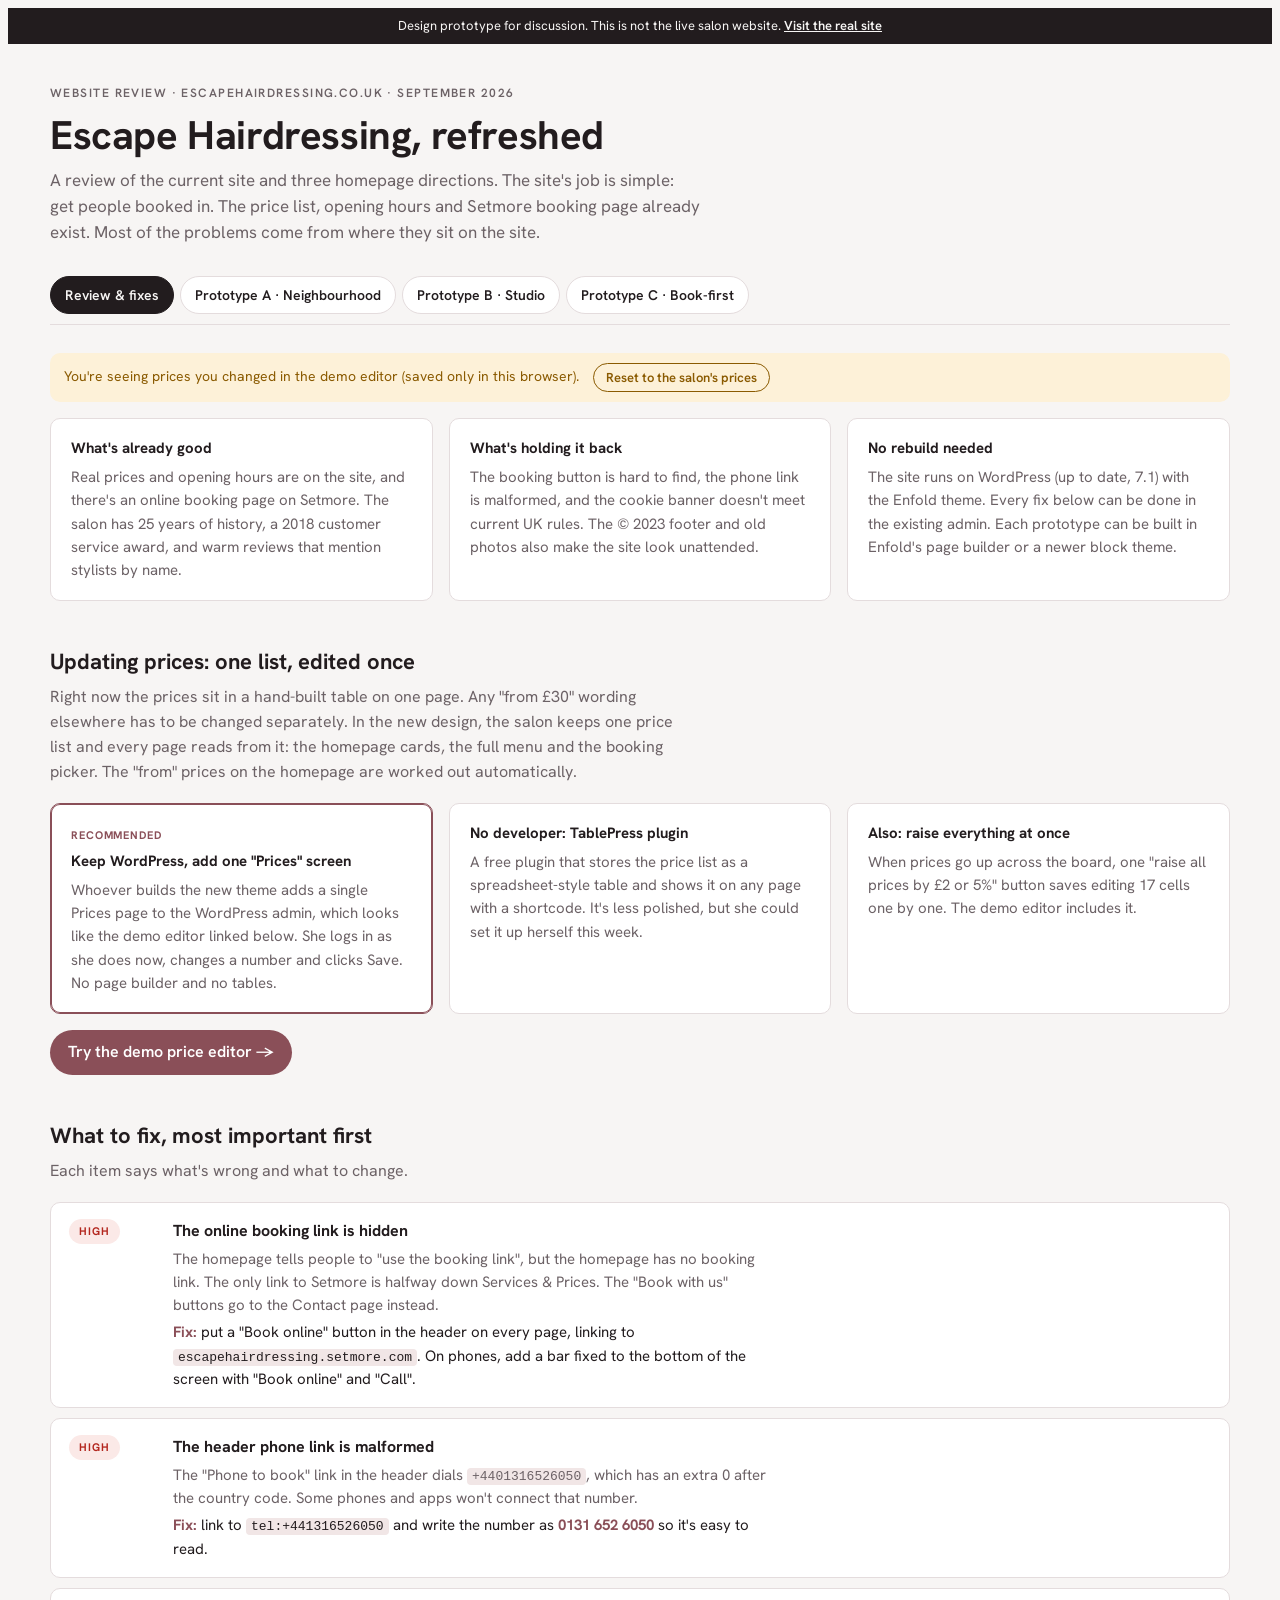
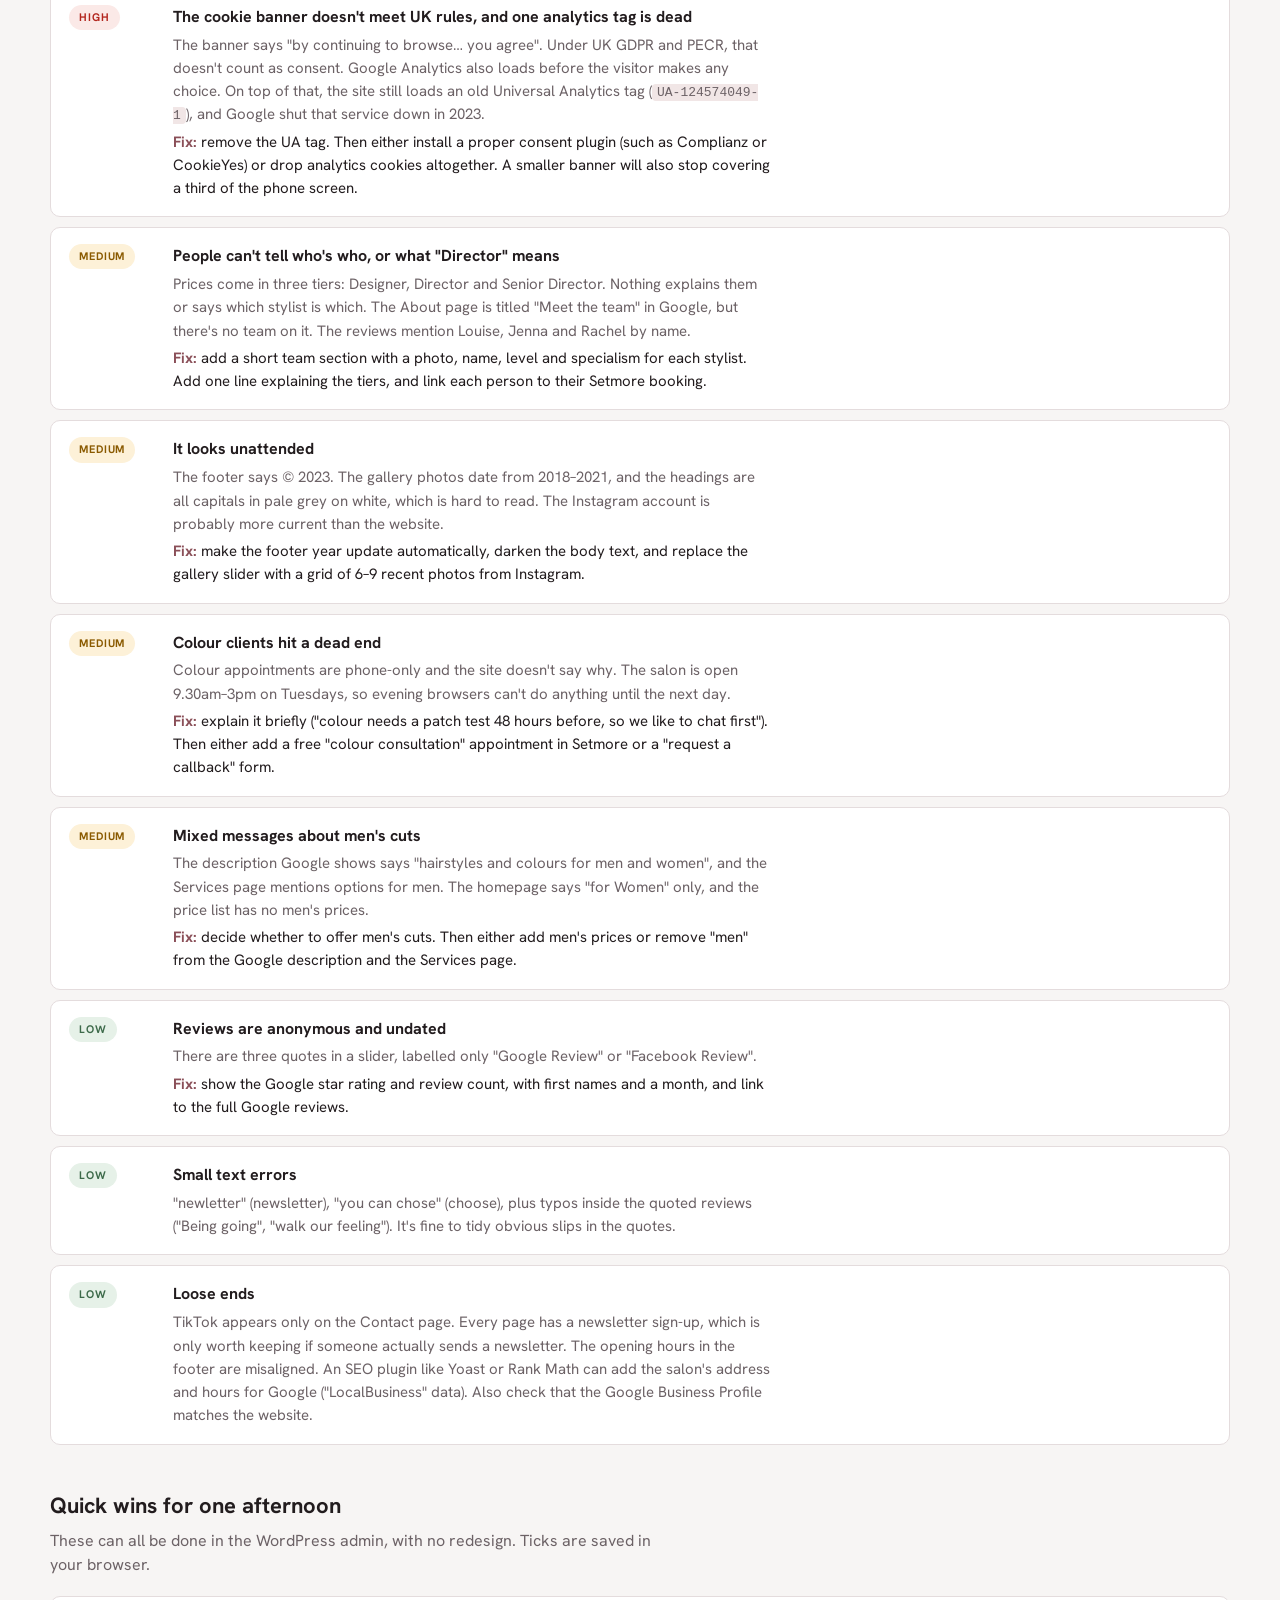
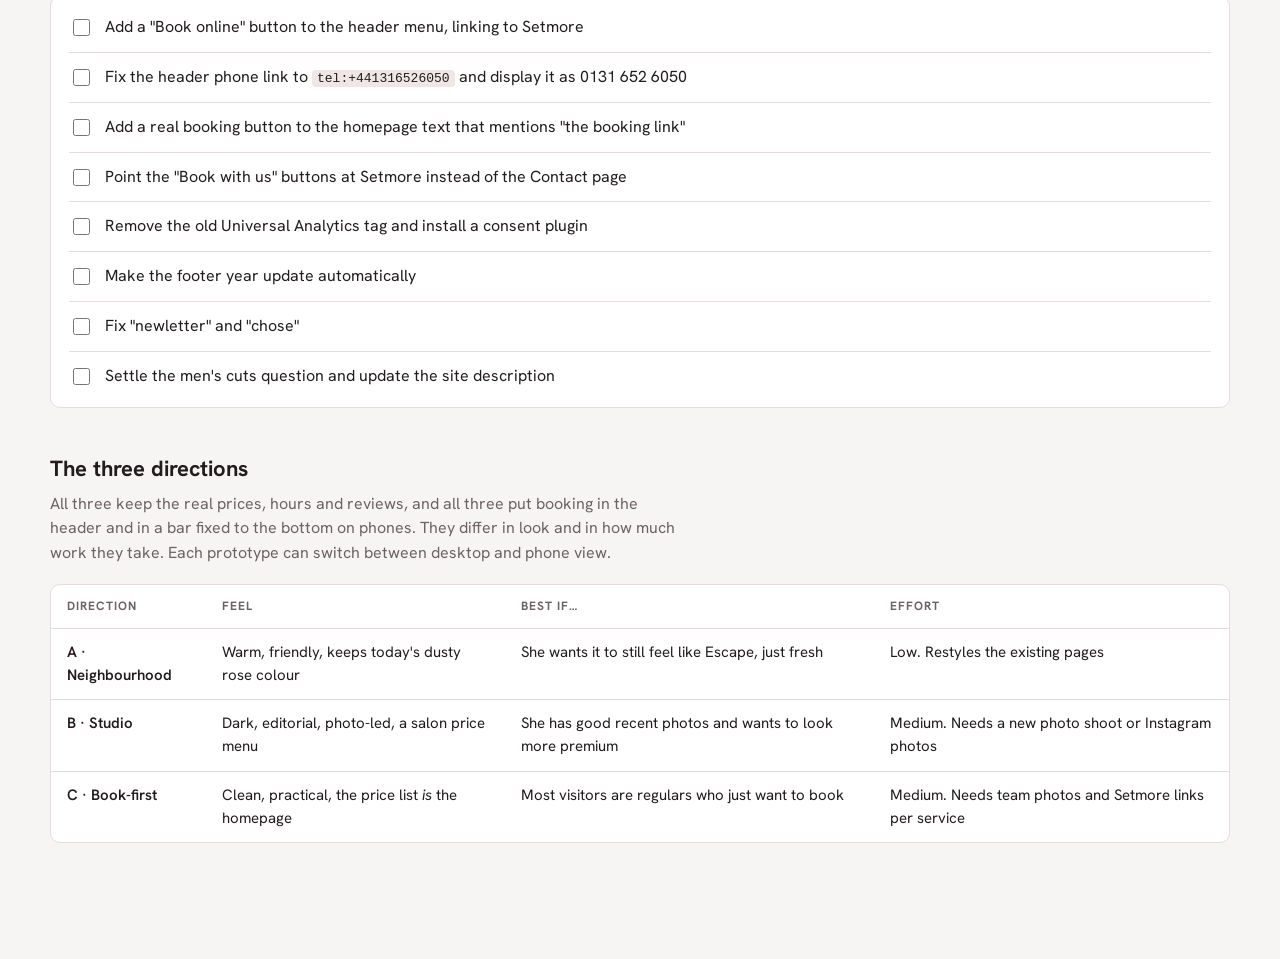
==== index.html @ 4ac32d1d "Add Escape Hairdressing website refresh prototypes Review of the current site, three homepage direct" ====
<!doctype html>
<html lang="en-GB">
<head>
<meta charset="utf-8">
<meta name="viewport" content="width=device-width, initial-scale=1, viewport-fit=cover">
<meta name="robots" content="noindex">
<title>Escape Hairdressing Refresh</title>
<script src="prices.js"></script>
<link rel="preconnect" href="https://fonts.googleapis.com">
<link rel="preconnect" href="https://fonts.gstatic.com" crossorigin>
<link rel="stylesheet" href="https://fonts.googleapis.com/css2?family=Hanken+Grotesk:wght@400;500;600;700&family=DM+Serif+Display:ital@0;1&family=Figtree:wght@400;500;600;700&family=Bodoni+Moda:ital,opsz,wght@0,6..96,400;0,6..96,600;1,6..96,400;1,6..96,500&family=Manrope:wght@400;500;600;700&family=Sora:wght@400;600;700&family=Karla:wght@400;500;700&display=swap">
<style>
:root{
  --bg:#f7f5f4; --surface:#ffffff; --ink:#221c1e; --muted:#6c6266; --line:#e4dcdd;
  --accent:#8a4f58; --accent-ink:#ffffff; --soft:#f1e6e6;
  --hi:#b3261e; --hi-bg:#fbe9e7; --md:#8a5a00; --md-bg:#fdf1d8; --lo:#3d6a4a; --lo-bg:#e6f1e8;
  --f-ui:"Hanken Grotesk", system-ui, -apple-system, "Segoe UI", sans-serif;
}
@media (prefers-color-scheme: dark){
  :root:not([data-theme="light"]){
    color-scheme:dark;
    --bg:#171314; --surface:#211b1d; --ink:#f1eaeb; --muted:#b0a3a7; --line:#3a3033;
    --accent:#d7959d; --accent-ink:#1b1214; --soft:#2d2225;
    --hi:#ff9d92; --hi-bg:#3a1f1c; --md:#f0c36a; --md-bg:#35290f; --lo:#93cfa3; --lo-bg:#1c2e21;
  }
}
:root[data-theme="dark"]{
  color-scheme:dark;
  --bg:#171314; --surface:#211b1d; --ink:#f1eaeb; --muted:#b0a3a7; --line:#3a3033;
  --accent:#d7959d; --accent-ink:#1b1214; --soft:#2d2225;
  --hi:#ff9d92; --hi-bg:#3a1f1c; --md:#f0c36a; --md-bg:#35290f; --lo:#93cfa3; --lo-bg:#1c2e21;
}
*{box-sizing:border-box}
body{background:var(--bg);color:var(--ink);font:16px/1.55 var(--f-ui);padding-inline:16px;padding-block:0 64px}
.wrap{max-width:1180px;margin-inline:auto}
a{color:var(--accent)}
:focus-visible{outline:2px solid var(--accent);outline-offset:2px}

/* ---------- shell ---------- */
.intro{padding-block:40px 20px;display:grid;gap:10px}
.eyebrow{font-size:12px;letter-spacing:.12em;text-transform:uppercase;color:var(--muted);font-weight:600}
.intro h1{font-size:clamp(28px,4vw,40px);line-height:1.1;margin:0;text-wrap:balance;letter-spacing:-.01em}
.intro p{margin:0;max-width:65ch;color:var(--muted);font-size:17px}
.tabs{position:sticky;top:env(safe-area-inset-top,0px);z-index:20;background:var(--bg);display:flex;gap:6px;overflow-x:auto;padding-block:10px;border-bottom:1px solid var(--line);margin-bottom:28px}
.tabs button{font:600 14px var(--f-ui);border:1px solid var(--line);background:var(--surface);color:var(--ink);padding:9px 14px;border-radius:999px;cursor:pointer;white-space:nowrap}
.tabs button[aria-selected="true"]{background:var(--ink);color:var(--bg);border-color:var(--ink)}
.panel h2{font-size:22px;margin:0 0 6px;text-wrap:balance}
.panel .sub{color:var(--muted);margin:0 0 18px;max-width:70ch}
.section{margin-bottom:44px}

.verdict{display:grid;grid-template-columns:repeat(auto-fit,minmax(260px,1fr));gap:16px;margin-bottom:44px}
.verdict div{background:var(--surface);border:1px solid var(--line);border-radius:10px;padding:18px 20px}
.verdict h3{margin:0 0 6px;font-size:15px}
.verdict p{margin:0;color:var(--muted);font-size:15px}

.findings{display:grid;gap:10px}
.finding{background:var(--surface);border:1px solid var(--line);border-radius:10px;padding:16px 18px;display:grid;grid-template-columns:88px 1fr;gap:6px 16px}
.pill{font-size:11px;font-weight:700;letter-spacing:.08em;text-transform:uppercase;border-radius:999px;padding:4px 10px;justify-self:start;align-self:start}
.pill.hi{color:var(--hi);background:var(--hi-bg)} .pill.md{color:var(--md);background:var(--md-bg)} .pill.lo{color:var(--lo);background:var(--lo-bg)}
.finding h3{margin:0;font-size:16px}
.finding p{margin:4px 0 0;color:var(--muted);font-size:15px;max-width:75ch}
.finding .fix{color:var(--ink)}
.finding .fix b{color:var(--accent)}
.finding > div{min-width:0}
code{font:13px ui-monospace,Consolas,monospace;background:var(--soft);padding:1px 5px;border-radius:4px;overflow-wrap:anywhere}

.checklist{background:var(--surface);border:1px solid var(--line);border-radius:10px;padding:6px 18px}
.checklist label{display:flex;gap:12px;align-items:flex-start;padding:12px 0;border-bottom:1px solid var(--line);cursor:pointer}
.checklist label:last-child{border-bottom:0}
.checklist input{margin-top:4px;accent-color:var(--accent);width:17px;height:17px;flex:none}
.checklist input:checked + span{color:var(--muted);text-decoration:line-through}

.compare{overflow-x:auto;border:1px solid var(--line);border-radius:10px;background:var(--surface)}
.compare table{border-collapse:collapse;width:100%;min-width:620px;font-size:15px}
.compare th,.compare td{text-align:left;padding:12px 16px;border-bottom:1px solid var(--line);vertical-align:top}
.compare tr:last-child td{border-bottom:0}
.compare th{font-size:12px;text-transform:uppercase;letter-spacing:.08em;color:var(--muted)}
.compare td:first-child{font-weight:600}

.protohead{display:flex;flex-wrap:wrap;justify-content:space-between;align-items:end;gap:14px;margin-bottom:14px}
.protohead p{margin:4px 0 0;color:var(--muted);max-width:70ch}
.seg{display:inline-flex;border:1px solid var(--line);border-radius:999px;overflow:hidden;background:var(--surface)}
.seg button{font:600 13px var(--f-ui);border:0;background:transparent;color:var(--ink);padding:8px 14px;cursor:pointer}
.seg button[aria-pressed="true"]{background:var(--ink);color:var(--bg)}
.chrome{border:1px solid var(--line);border-radius:12px;overflow:hidden;background:var(--surface);margin-inline:auto;transition:max-width .25s ease}
.chrome.phone{max-width:390px}
.chrome .bar{display:flex;gap:6px;align-items:center;padding:9px 12px;border-bottom:1px solid var(--line);font-size:12px;color:var(--muted)}
.chrome .bar i{width:10px;height:10px;border-radius:50%;background:var(--line);display:block}
.chrome .bar span{margin-left:8px;background:var(--bg);padding:3px 10px;border-radius:6px;flex:1;min-width:0;overflow:hidden;text-overflow:ellipsis;white-space:nowrap}
.frame{container-type:inline-size;color-scheme:light}
.notes{margin-top:14px;display:grid;grid-template-columns:repeat(auto-fit,minmax(240px,1fr));gap:12px}
.notes div{border-left:3px solid var(--accent);padding:2px 0 2px 12px;font-size:14px;color:var(--muted)}
.notes b{color:var(--ink);display:block;font-size:14px}
@media (prefers-reduced-motion: reduce){ .chrome{transition:none} }

/* ---------- shared photo placeholder ---------- */
.ph{position:relative;border-radius:inherit;overflow:hidden;min-height:160px;display:flex;align-items:flex-end}
.ph::after{content:attr(data-label);font:500 11px/1.3 var(--f-ui);letter-spacing:.04em;color:#fff;background:rgba(0,0,0,.35);padding:4px 8px;margin:10px;border-radius:4px}
.ph.blonde{background:linear-gradient(165deg,#4a3022 0%,#8d6443 35%,#d7b37e 70%,#f1dfbd 100%)}
.ph.copper{background:linear-gradient(165deg,#3c1609 0%,#8f3718 40%,#d06e36 75%,#eca36a 100%)}
.ph.silver{background:linear-gradient(165deg,#3f4248 0%,#8b8e96 45%,#cfd1d6 80%,#eeeef1 100%)}
.ph.brunette{background:linear-gradient(165deg,#1d120e 0%,#43291e 40%,#7b5139 80%,#a7765a 100%)}
.ph.rose{background:linear-gradient(165deg,#5b2f3a 0%,#a15c6c 45%,#dca0ab 80%,#f3d4d8 100%)}
.ph.up{background:radial-gradient(circle at 50% 38%,#c9a77a 0 18%,transparent 19%),linear-gradient(165deg,#2c1f1a,#6b4a38 60%,#b78c68)}

/* =====================================================
   PROTOTYPE A — Neighbourhood salon
   ===================================================== */
.pa{--a-bg:#fbf7f5;--a-ink:#2b2224;--a-muted:#6f6165;--a-rose:#9b6468;--a-blush:#f3e4e1;--a-sage:#61705d;
  background:var(--a-bg);color:var(--a-ink);font:16px/1.6 "Figtree",system-ui,sans-serif}
.pa a{color:inherit}
.pa .nav{display:flex;align-items:center;justify-content:space-between;gap:16px;padding:18px 32px;border-bottom:1px solid #eadcd9}
.pa .logo{font:400 26px/1 "DM Serif Display",Georgia,serif;letter-spacing:-.01em;color:var(--a-ink);text-decoration:none}
.pa .logo em{color:var(--a-rose)}
.pa .links{display:flex;gap:22px;font-size:14px;font-weight:500}
.pa .links a{text-decoration:none;color:var(--a-muted)}
.pa .btn{display:inline-flex;align-items:center;justify-content:center;gap:8px;font:600 15px "Figtree",sans-serif;padding:12px 20px;border-radius:999px;text-decoration:none;border:1.5px solid var(--a-rose);white-space:nowrap}
.pa .btn.solid{background:var(--a-rose);color:#fff}
.pa .btn.ghost{color:var(--a-rose);background:transparent}
.pa .hero{display:grid;grid-template-columns:1.1fr .9fr;gap:40px;align-items:center;padding:56px 32px 44px}
.pa .hero h1{font:400 clamp(38px,5.2cqi,58px)/1.05 "DM Serif Display",Georgia,serif;margin:0 0 16px;letter-spacing:-.015em;text-wrap:balance}
.pa .hero h1 em{color:var(--a-rose)}
.pa .hero p{font-size:18px;color:var(--a-muted);margin:0 0 24px;max-width:46ch}
.pa .ctas{display:flex;flex-wrap:wrap;gap:10px}
.pa .award{margin-top:22px;font-size:13px;color:var(--a-muted);display:flex;gap:8px;align-items:center}
.pa .award::before{content:"";width:22px;height:1.5px;background:var(--a-rose)}
.pa .hero .ph{border-radius:200px 200px 16px 16px;min-height:420px}
.pa .strip{display:flex;flex-wrap:wrap;gap:8px 28px;justify-content:center;background:var(--a-blush);padding:14px 32px;font-size:14px;font-weight:500}
.pa .dot{display:inline-block;width:8px;height:8px;border-radius:50%;margin-right:6px;background:var(--a-sage);vertical-align:1px}
.pa .dot.closed{background:#b0656a}
.pa section{padding:56px 32px}
.pa h2{font:400 34px/1.1 "DM Serif Display",Georgia,serif;margin:0 0 8px;text-wrap:balance}
.pa .lead{color:var(--a-muted);margin:0 0 28px;max-width:60ch}
.pa .svc{display:grid;grid-template-columns:repeat(3,1fr);gap:18px}
.pa .svc article{background:#fff;border:1px solid #eadcd9;border-radius:16px;overflow:hidden;display:flex;flex-direction:column}
.pa .svc .ph{min-height:150px;border-radius:0}
.pa .svc .body{padding:18px 20px 20px;display:flex;flex-direction:column;gap:6px;flex:1}
.pa .svc h3{margin:0;font-size:18px}
.pa .svc .from{font-size:14px;color:var(--a-muted)}
.pa .svc .from b{font:400 24px "DM Serif Display",serif;color:var(--a-ink)}
.pa .svc .how{margin-top:auto;padding-top:10px;font-size:14px;font-weight:600;color:var(--a-rose)}
.pa .more{margin-top:18px;font-size:15px;font-weight:600}
.pa .reviews{background:#fff;border-block:1px solid #eadcd9}
.pa .quotes{display:grid;grid-template-columns:repeat(3,1fr);gap:24px}
.pa blockquote{margin:0;font-size:16px}
.pa blockquote p{margin:0 0 10px}
.pa blockquote p::before{content:"\201C";font:400 44px/0 "DM Serif Display",serif;color:var(--a-rose);vertical-align:-16px;margin-right:4px}
.pa cite{font-style:normal;font-size:13px;color:var(--a-muted)}
.pa .stars{color:#c08a2e;letter-spacing:2px;font-size:14px}
.pa .visit{display:grid;grid-template-columns:1fr 1fr;gap:40px}
.pa .hours{width:100%;border-collapse:collapse;font-size:15px;font-variant-numeric:tabular-nums}
.pa .hours td{padding:9px 0;border-bottom:1px solid #eadcd9}
.pa .hours td:last-child{text-align:right}
.pa .hours tr.today td{font-weight:700;color:var(--a-rose)}
.pa address{font-style:normal;font-size:17px;line-height:1.7;margin-bottom:18px}
.pa footer{padding:28px 32px;font-size:13px;color:var(--a-muted);border-top:1px solid #eadcd9;display:flex;flex-wrap:wrap;gap:8px 20px;justify-content:space-between}
.pa .mbar{display:none}
.pa .burger{display:none;font:600 14px "Figtree",sans-serif;color:var(--a-ink)}
@container (max-width: 760px){
  .pa .nav{padding:14px 18px}
  .pa .links{display:none}
  .pa .nav .btn{display:none}
  .pa .burger{display:block}
  .pa .hero{grid-template-columns:1fr;padding:32px 18px;gap:24px}
  .pa .hero .ph{min-height:260px;order:-1;border-radius:140px 140px 14px 14px}
  .pa .hero h1{font-size:38px}
  .pa .ctas .btn{flex:1}
  .pa section{padding:40px 18px}
  .pa .svc,.pa .quotes,.pa .visit{grid-template-columns:1fr}
  .pa .strip{padding:12px 18px;justify-content:flex-start}
  .pa .mbar{display:grid;grid-template-columns:1fr 1fr;gap:8px;position:sticky;bottom:0;padding:10px 12px calc(10px + env(safe-area-inset-bottom,0px));background:rgba(251,247,245,.96);border-top:1px solid #eadcd9;z-index:2}
  .pa .mbar .btn{padding:12px 10px}
  .pa footer{padding:24px 18px}
}

/* =====================================================
   PROTOTYPE B — Studio (dark editorial)
   ===================================================== */
.pb{--b-bg:#1f141b;--b-ink:#f4e9df;--b-muted:#b9a79f;--b-cham:#e7d3bb;--b-rose:#d59a98;--b-line:rgba(244,233,223,.16);
  background:var(--b-bg);color:var(--b-ink);font:16px/1.6 "Manrope",system-ui,sans-serif}
.pb a{color:inherit}
.pb .nav{display:flex;justify-content:space-between;align-items:center;gap:16px;padding:22px 36px}
.pb .logo{font:italic 400 24px/1 "Bodoni Moda",Didot,Georgia,serif;text-decoration:none}
.pb .links{display:flex;gap:26px;font-size:13px;letter-spacing:.08em;text-transform:uppercase}
.pb .links a{text-decoration:none;color:var(--b-muted)}
.pb .book{font:700 13px "Manrope",sans-serif;letter-spacing:.1em;text-transform:uppercase;text-decoration:none;background:var(--b-cham);color:var(--b-bg);padding:12px 20px;border-radius:2px;white-space:nowrap;display:inline-block;text-align:center}
.pb .book.line{background:transparent;color:var(--b-cham);border:1px solid var(--b-cham)}
.pb .hero{padding:48px 36px 36px;display:grid;grid-template-columns:1.25fr .75fr;gap:32px;align-items:end}
.pb .hero h1{font:400 clamp(44px,8cqi,104px)/.95 "Bodoni Moda",Didot,Georgia,serif;margin:0;letter-spacing:-.02em;text-wrap:balance}
.pb .hero h1 em{font-style:italic;color:var(--b-rose)}
.pb .hero aside{display:grid;gap:18px;padding-bottom:10px}
.pb .hero aside p{margin:0;color:var(--b-muted);font-size:16px}
.pb .hero aside .row{display:flex;flex-wrap:wrap;gap:10px}
.pb .mosaic{display:grid;grid-template-columns:2fr 1fr 1fr;grid-template-rows:220px 220px;gap:8px;padding:0 36px}
.pb .mosaic .ph{border-radius:2px;min-height:0}
.pb .mosaic .ph:first-child{grid-row:span 2}
.pb .ig{padding:12px 36px 0;font-size:13px;color:var(--b-muted);display:flex;justify-content:space-between;flex-wrap:wrap;gap:8px}
.pb section{padding:72px 36px}
.pb .kicker{font-size:12px;letter-spacing:.18em;text-transform:uppercase;color:var(--b-rose);margin:0 0 12px}
.pb h2{font:400 44px/1 "Bodoni Moda",Didot,serif;margin:0 0 28px;text-wrap:balance}
.pb .menu{display:grid;grid-template-columns:repeat(3,1fr);gap:40px}
.pb .menu h3{font:italic 400 22px "Bodoni Moda",serif;margin:0 0 12px;color:var(--b-cham);border-bottom:1px solid var(--b-line);padding-bottom:10px}
.pb .menu ul{list-style:none;margin:0;padding:0;display:grid;gap:10px;font-size:15px}
.pb .menu li{display:flex;align-items:baseline;gap:8px}
.pb .menu li::after{content:"";order:1;flex:1;border-bottom:1px dotted var(--b-line);transform:translateY(-4px)}
.pb .menu li b{order:2;font-weight:600;font-variant-numeric:tabular-nums;color:var(--b-cham)}
.pb .menu small{display:block;margin-top:12px;color:var(--b-muted);font-size:13px}
.pb .tiers{margin-top:32px;font-size:14px;color:var(--b-muted);max-width:70ch}
.pb .big{border-block:1px solid var(--b-line);text-align:center}
.pb .big p{font:italic 400 clamp(24px,3.4cqi,38px)/1.3 "Bodoni Moda",serif;max-width:28ch;margin:0 auto 18px;text-wrap:balance}
.pb .big cite{font-style:normal;font-size:13px;letter-spacing:.12em;text-transform:uppercase;color:var(--b-muted)}
.pb .end{display:grid;grid-template-columns:1fr 1fr;gap:40px;align-items:start}
.pb .end h2{margin-bottom:16px}
.pb .end p{color:var(--b-muted);margin:0 0 22px;max-width:44ch}
.pb .end dl{display:grid;grid-template-columns:auto 1fr;gap:8px 24px;margin:0;font-size:15px;font-variant-numeric:tabular-nums}
.pb .end dt{color:var(--b-muted)}
.pb .end dd{margin:0}
.pb footer{padding:24px 36px;font-size:12px;color:var(--b-muted);border-top:1px solid var(--b-line);letter-spacing:.04em}
.pb .mbar{display:none}
.pb .burger{display:none;font-size:12px;letter-spacing:.12em;text-transform:uppercase}
@container (max-width: 760px){
  .pb .nav{padding:16px 18px}
  .pb .links,.pb .nav .book{display:none}
  .pb .burger{display:block}
  .pb .hero{grid-template-columns:1fr;padding:24px 18px 28px}
  .pb .hero h1{font-size:50px}
  .pb .mosaic{padding:0 18px;grid-template-columns:1fr 1fr;grid-template-rows:260px 150px}
  .pb .mosaic .ph:first-child{grid-column:span 2;grid-row:auto}
  .pb .mosaic .ph:nth-child(n+4){display:none}
  .pb .ig{padding:10px 18px 0}
  .pb section{padding:52px 18px}
  .pb h2{font-size:36px}
  .pb .menu,.pb .end{grid-template-columns:1fr;gap:32px}
  .pb .mbar{display:grid;grid-template-columns:1fr 1fr;gap:8px;position:sticky;bottom:0;padding:10px 12px calc(10px + env(safe-area-inset-bottom,0px));background:rgba(31,20,27,.96);border-top:1px solid var(--b-line);z-index:2}
  .pb footer{padding:20px 18px}
}

/* =====================================================
   PROTOTYPE C — Book-first
   ===================================================== */
.pc{--c-bg:#faf7f6;--c-ink:#1e1b1d;--c-muted:#6a6266;--c-berry:#8c2f4f;--c-berry-soft:#f5e3e9;--c-line:#e7e0e2;--c-ok:#2f7a4f;
  background:var(--c-bg);color:var(--c-ink);font:16px/1.55 "Karla",system-ui,sans-serif}
.pc a{color:inherit}
.pc .nav{display:flex;justify-content:space-between;align-items:center;gap:16px;padding:14px 28px;background:#fff;border-bottom:1px solid var(--c-line)}
.pc .logo{font:700 19px "Sora",sans-serif;letter-spacing:-.02em;text-decoration:none}
.pc .logo span{color:var(--c-berry)}
.pc .navr{display:flex;align-items:center;gap:18px;font-size:15px}
.pc .navr a{text-decoration:none}
.pc .open{font-size:14px;font-weight:700;display:inline-flex;align-items:center;gap:6px}
.pc .open i{width:8px;height:8px;border-radius:50%;background:var(--c-ok);display:block}
.pc .open.shut i{background:#b54a4a}
.pc .btn{display:inline-flex;align-items:center;justify-content:center;font:600 15px "Sora",sans-serif;padding:11px 18px;border-radius:10px;background:var(--c-berry);color:#fff;text-decoration:none;border:0;white-space:nowrap;cursor:pointer}
.pc .btn.alt{background:#fff;color:var(--c-berry);border:1.5px solid var(--c-berry)}
.pc .top{display:grid;grid-template-columns:.8fr 1.2fr;gap:36px;padding:44px 28px}
.pc .top h1{font:700 clamp(32px,4.2cqi,46px)/1.08 "Sora",sans-serif;letter-spacing:-.03em;margin:0 0 14px;text-wrap:balance}
.pc .top .intro-p{color:var(--c-muted);margin:0 0 20px;max-width:42ch;font-size:17px}
.pc .facts{list-style:none;padding:0;margin:0 0 22px;display:grid;gap:8px;font-size:15px}
.pc .facts li{display:flex;gap:10px}
.pc .facts li::before{content:"";flex:none;width:6px;height:6px;border-radius:50%;background:var(--c-berry);margin-top:9px}
.pc .picker{background:#fff;border:1px solid var(--c-line);border-radius:16px;padding:20px;box-shadow:0 10px 30px -18px rgba(60,20,35,.35)}
.pc .picker h2{font:700 18px "Sora",sans-serif;margin:0 0 14px}
.pc .ptabs{display:flex;gap:6px;margin-bottom:12px;flex-wrap:wrap}
.pc .ptabs button{font:600 14px "Karla",sans-serif;border:1px solid var(--c-line);background:var(--c-bg);color:var(--c-ink);padding:8px 14px;border-radius:999px;cursor:pointer}
.pc .ptabs button[aria-selected="true"]{background:var(--c-ink);color:#fff;border-color:var(--c-ink)}
.pc .lvl{display:flex;flex-wrap:wrap;align-items:center;gap:8px;margin-bottom:6px;font-size:14px;color:var(--c-muted)}
.pc .lvl .segc{display:inline-flex;border:1px solid var(--c-line);border-radius:10px;overflow:hidden}
.pc .lvl .segc button{font:600 13px "Karla",sans-serif;border:0;background:#fff;color:var(--c-ink);padding:7px 11px;cursor:pointer;border-right:1px solid var(--c-line)}
.pc .lvl .segc button:last-child{border-right:0}
.pc .lvl .segc button[aria-pressed="true"]{background:var(--c-berry-soft);color:var(--c-berry)}
.pc .lvlnote{font-size:13px;color:var(--c-muted);margin:0 0 8px}
.pc .list{list-style:none;margin:0;padding:0}
.pc .list li{display:grid;grid-template-columns:1fr auto auto;gap:14px;align-items:center;padding:11px 0;border-bottom:1px solid var(--c-line)}
.pc .list li:last-child{border-bottom:0}
.pc .list .nm{font-weight:500}
.pc .list .pr{font:600 15px "Sora",sans-serif;font-variant-numeric:tabular-nums;text-align:right;min-width:92px}
.pc .list .na{color:var(--c-muted);font-weight:400;font-family:"Karla",sans-serif}
.pc .list .act{font:700 13px "Karla",sans-serif;color:var(--c-berry);text-decoration:none;border:1.5px solid var(--c-berry);border-radius:8px;padding:6px 10px;white-space:nowrap;text-align:center;min-width:92px}
.pc .colournote{background:var(--c-berry-soft);color:var(--c-berry);border-radius:10px;padding:10px 12px;font-size:14px;margin:4px 0 10px}
.pc .team{padding:8px 28px 44px}
.pc .team h2,.pc .rev h2,.pc .find h2{font:700 24px "Sora",sans-serif;letter-spacing:-.02em;margin:0 0 6px}
.pc .team .sub{color:var(--c-muted);margin:0 0 18px}
.pc .people{display:grid;grid-template-columns:repeat(4,1fr);gap:14px}
.pc .people div{background:#fff;border:1px solid var(--c-line);border-radius:14px;overflow:hidden}
.pc .people .ph{min-height:150px;border-radius:0}
.pc .people p{margin:0;padding:10px 12px 12px;font-size:14px;color:var(--c-muted)}
.pc .people b{display:block;color:var(--c-ink);font-size:15px}
.pc .rev{padding:40px 28px;background:#fff;border-block:1px solid var(--c-line)}
.pc .revhead{display:flex;flex-wrap:wrap;justify-content:space-between;align-items:end;gap:10px;margin-bottom:18px}
.pc .score{font:700 15px "Sora",sans-serif}
.pc .score span{color:#c08a2e;letter-spacing:2px}
.pc .cards{display:grid;grid-template-columns:repeat(3,1fr);gap:14px}
.pc .cards figure{margin:0;border:1px solid var(--c-line);border-radius:14px;padding:16px;background:var(--c-bg);display:flex;flex-direction:column;gap:10px}
.pc .cards blockquote{margin:0;font-size:15px}
.pc .cards figcaption{font-size:13px;color:var(--c-muted);margin-top:auto}
.pc .find{padding:40px 28px;display:grid;grid-template-columns:1fr 1fr 1fr;gap:28px}
.pc .find h3{font:700 15px "Sora",sans-serif;margin:0 0 8px}
.pc .find p,.pc .find table{margin:0;font-size:15px;color:var(--c-muted)}
.pc .find table{border-collapse:collapse;font-variant-numeric:tabular-nums;width:100%}
.pc .find td{padding:3px 0}
.pc .find td:last-child{text-align:right}
.pc .find tr.today td{color:var(--c-berry);font-weight:700}
.pc footer{padding:20px 28px;font-size:13px;color:var(--c-muted);border-top:1px solid var(--c-line)}
.pc .mbar{display:none}
@container (max-width: 760px){
  .pc .nav{padding:12px 16px}
  .pc .navr .hide-s{display:none}
  .pc .top{grid-template-columns:1fr;padding:24px 16px;gap:22px}
  .pc .top h1{font-size:30px}
  .pc .picker{padding:16px}
  .pc .list li{grid-template-columns:1fr auto;gap:4px 10px}
  .pc .list .act{grid-column:2;grid-row:1 / span 2;align-self:center;min-width:0}
  .pc .list .pr{text-align:left;min-width:0;grid-column:1}
  .pc .team,.pc .rev,.pc .find{padding-inline:16px}
  .pc .people{grid-template-columns:1fr 1fr}
  .pc .cards,.pc .find{grid-template-columns:1fr}
  .pc .mbar{display:grid;grid-template-columns:1fr 1fr;gap:8px;position:sticky;bottom:0;padding:10px 12px calc(10px + env(safe-area-inset-bottom,0px));background:rgba(255,255,255,.97);border-top:1px solid var(--c-line);z-index:2}
  .pc footer{padding:18px 16px}
}
@media (max-width:560px){
  .finding{grid-template-columns:1fr}
}
.proto-banner{background:var(--ink);color:var(--bg);font-size:13px;text-align:center;padding:8px 16px;margin-inline:-16px}
.proto-banner a{color:inherit;font-weight:600}
.edited{display:flex;flex-wrap:wrap;gap:8px 14px;align-items:center;background:var(--md-bg);color:var(--md);border-radius:10px;padding:10px 14px;font-size:14px;margin-bottom:16px}
.edited button{font:600 13px var(--f-ui);border:1px solid currentColor;background:transparent;color:inherit;border-radius:999px;padding:5px 12px;cursor:pointer}
.howto{display:grid;grid-template-columns:repeat(auto-fit,minmax(250px,1fr));gap:16px}
.howto div{background:var(--surface);border:1px solid var(--line);border-radius:10px;padding:18px 20px}
.howto h3{margin:0 0 6px;font-size:15px}
.howto p{margin:0;color:var(--muted);font-size:15px}
.howto .rec{border-color:var(--accent);box-shadow:inset 0 0 0 1px var(--accent)}
.tag{display:inline-block;font-size:11px;font-weight:700;letter-spacing:.08em;text-transform:uppercase;color:var(--accent);margin-bottom:6px}
.btnlink{display:inline-block;margin-top:16px;font-weight:600;background:var(--accent);color:var(--accent-ink);text-decoration:none;padding:10px 18px;border-radius:999px}
</style>
</head>
<body>
<div class="proto-banner">Design prototype for discussion. This is not the live salon website. <a href="https://escapehairdressing.co.uk/">Visit the real site</a></div>

<div class="wrap">
  <header class="intro">
    <div class="eyebrow">Website review · escapehairdressing.co.uk · September 2026</div>
    <h1>Escape Hairdressing, refreshed</h1>
    <p>A review of the current site and three homepage directions. The site's job is simple: get people booked in. The price list, opening hours and Setmore booking page already exist. Most of the problems come from where they sit on the site.</p>
  </header>

  <nav class="tabs" role="tablist" aria-label="Sections">
    <button role="tab" id="t-review" aria-controls="review" aria-selected="true">Review &amp; fixes</button>
    <button role="tab" id="t-a" aria-controls="a" aria-selected="false">Prototype A · Neighbourhood</button>
    <button role="tab" id="t-b" aria-controls="b" aria-selected="false">Prototype B · Studio</button>
    <button role="tab" id="t-c" aria-controls="c" aria-selected="false">Prototype C · Book-first</button>
  </nav>

  <!-- ================= REVIEW ================= -->
  <div class="edited js-edited" hidden><span>You're seeing prices you changed in the demo editor (saved only in this browser).</span><button type="button" class="js-reset">Reset to the salon's prices</button></div>
  <section class="panel" id="review" role="tabpanel" aria-labelledby="t-review">
    <div class="verdict">
      <div><h3>What's already good</h3><p>Real prices and opening hours are on the site, and there's an online booking page on Setmore. The salon has 25 years of history, a 2018 customer service award, and warm reviews that mention stylists by name.</p></div>
      <div><h3>What's holding it back</h3><p>The booking button is hard to find, the phone link is malformed, and the cookie banner doesn't meet current UK rules. The © 2023 footer and old photos also make the site look unattended.</p></div>
      <div><h3>No rebuild needed</h3><p>The site runs on WordPress (up to date, 7.1) with the Enfold theme. Every fix below can be done in the existing admin. Each prototype can be built in Enfold's page builder or a newer block theme.</p></div>
    </div>

    <div class="section">
      <h2>Updating prices: one list, edited once</h2>
      <p class="sub">Right now the prices sit in a hand-built table on one page. Any "from £30" wording elsewhere has to be changed separately. In the new design, the salon keeps one price list and every page reads from it: the homepage cards, the full menu and the booking picker. The "from" prices on the homepage are worked out automatically.</p>
      <div class="howto">
        <div class="rec"><span class="tag">Recommended</span><h3>Keep WordPress, add one "Prices" screen</h3><p>Whoever builds the new theme adds a single Prices page to the WordPress admin, which looks like the demo editor linked below. She logs in as she does now, changes a number and clicks Save. No page builder and no tables.</p></div>
        <div><h3>No developer: TablePress plugin</h3><p>A free plugin that stores the price list as a spreadsheet-style table and shows it on any page with a shortcode. It's less polished, but she could set it up herself this week.</p></div>
        <div><h3>Also: raise everything at once</h3><p>When prices go up across the board, one "raise all prices by £2 or 5%" button saves editing 17 cells one by one. The demo editor includes it.</p></div>
      </div>
      <a class="btnlink" href="admin.html">Try the demo price editor →</a>
    </div>

    <div class="section">
      <h2>What to fix, most important first</h2>
      <p class="sub">Each item says what's wrong and what to change.</p>
      <div class="findings">
        <div class="finding"><span class="pill hi">High</span><div>
          <h3>The online booking link is hidden</h3>
          <p>The homepage tells people to "use the booking link", but the homepage has no booking link. The only link to Setmore is halfway down Services &amp; Prices. The "Book with us" buttons go to the Contact page instead.</p>
          <p class="fix"><b>Fix:</b> put a "Book online" button in the header on every page, linking to <code>escapehairdressing.setmore.com</code>. On phones, add a bar fixed to the bottom of the screen with "Book online" and "Call".</p>
        </div></div>
        <div class="finding"><span class="pill hi">High</span><div>
          <h3>The header phone link is malformed</h3>
          <p>The "Phone to book" link in the header dials <code>+4401316526050</code>, which has an extra 0 after the country code. Some phones and apps won't connect that number.</p>
          <p class="fix"><b>Fix:</b> link to <code>tel:+441316526050</code> and write the number as <b>0131 652 6050</b> so it's easy to read.</p>
        </div></div>
        <div class="finding"><span class="pill hi">High</span><div>
          <h3>The cookie banner doesn't meet UK rules, and one analytics tag is dead</h3>
          <p>The banner says "by continuing to browse… you agree". Under UK GDPR and PECR, that doesn't count as consent. Google Analytics also loads before the visitor makes any choice. On top of that, the site still loads an old Universal Analytics tag (<code>UA-124574049-1</code>), and Google shut that service down in 2023.</p>
          <p class="fix"><b>Fix:</b> remove the UA tag. Then either install a proper consent plugin (such as Complianz or CookieYes) or drop analytics cookies altogether. A smaller banner will also stop covering a third of the phone screen.</p>
        </div></div>
        <div class="finding"><span class="pill md">Medium</span><div>
          <h3>People can't tell who's who, or what "Director" means</h3>
          <p>Prices come in three tiers: Designer, Director and Senior Director. Nothing explains them or says which stylist is which. The About page is titled "Meet the team" in Google, but there's no team on it. The reviews mention Louise, Jenna and Rachel by name.</p>
          <p class="fix"><b>Fix:</b> add a short team section with a photo, name, level and specialism for each stylist. Add one line explaining the tiers, and link each person to their Setmore booking.</p>
        </div></div>
        <div class="finding"><span class="pill md">Medium</span><div>
          <h3>It looks unattended</h3>
          <p>The footer says © 2023. The gallery photos date from 2018–2021, and the headings are all capitals in pale grey on white, which is hard to read. The Instagram account is probably more current than the website.</p>
          <p class="fix"><b>Fix:</b> make the footer year update automatically, darken the body text, and replace the gallery slider with a grid of 6–9 recent photos from Instagram.</p>
        </div></div>
        <div class="finding"><span class="pill md">Medium</span><div>
          <h3>Colour clients hit a dead end</h3>
          <p>Colour appointments are phone-only and the site doesn't say why. The salon is open 9.30am–3pm on Tuesdays, so evening browsers can't do anything until the next day.</p>
          <p class="fix"><b>Fix:</b> explain it briefly ("colour needs a patch test 48 hours before, so we like to chat first"). Then either add a free "colour consultation" appointment in Setmore or a "request a callback" form.</p>
        </div></div>
        <div class="finding"><span class="pill md">Medium</span><div>
          <h3>Mixed messages about men's cuts</h3>
          <p>The description Google shows says "hairstyles and colours for men and women", and the Services page mentions options for men. The homepage says "for Women" only, and the price list has no men's prices.</p>
          <p class="fix"><b>Fix:</b> decide whether to offer men's cuts. Then either add men's prices or remove "men" from the Google description and the Services page.</p>
        </div></div>
        <div class="finding"><span class="pill lo">Low</span><div>
          <h3>Reviews are anonymous and undated</h3>
          <p>There are three quotes in a slider, labelled only "Google Review" or "Facebook Review".</p>
          <p class="fix"><b>Fix:</b> show the Google star rating and review count, with first names and a month, and link to the full Google reviews.</p>
        </div></div>
        <div class="finding"><span class="pill lo">Low</span><div>
          <h3>Small text errors</h3>
          <p>"newletter" (newsletter), "you can chose" (choose), plus typos inside the quoted reviews ("Being going", "walk our feeling"). It's fine to tidy obvious slips in the quotes.</p>
        </div></div>
        <div class="finding"><span class="pill lo">Low</span><div>
          <h3>Loose ends</h3>
          <p>TikTok appears only on the Contact page. Every page has a newsletter sign-up, which is only worth keeping if someone actually sends a newsletter. The opening hours in the footer are misaligned. An SEO plugin like Yoast or Rank Math can add the salon's address and hours for Google ("LocalBusiness" data). Also check that the Google Business Profile matches the website.</p>
        </div></div>
      </div>
    </div>

    <div class="section">
      <h2>Quick wins for one afternoon</h2>
      <p class="sub">These can all be done in the WordPress admin, with no redesign. Ticks are saved in your browser.</p>
      <div class="checklist" id="checklist">
        <label><input type="checkbox" id="q1"><span>Add a "Book online" button to the header menu, linking to Setmore</span></label>
        <label><input type="checkbox" id="q2"><span>Fix the header phone link to <code>tel:+441316526050</code> and display it as 0131 652 6050</span></label>
        <label><input type="checkbox" id="q3"><span>Add a real booking button to the homepage text that mentions "the booking link"</span></label>
        <label><input type="checkbox" id="q4"><span>Point the "Book with us" buttons at Setmore instead of the Contact page</span></label>
        <label><input type="checkbox" id="q5"><span>Remove the old Universal Analytics tag and install a consent plugin</span></label>
        <label><input type="checkbox" id="q6"><span>Make the footer year update automatically</span></label>
        <label><input type="checkbox" id="q7"><span>Fix "newletter" and "chose"</span></label>
        <label><input type="checkbox" id="q8"><span>Settle the men's cuts question and update the site description</span></label>
      </div>
    </div>

    <div class="section">
      <h2>The three directions</h2>
      <p class="sub">All three keep the real prices, hours and reviews, and all three put booking in the header and in a bar fixed to the bottom on phones. They differ in look and in how much work they take. Each prototype can switch between desktop and phone view.</p>
      <div class="compare"><table>
        <thead><tr><th>Direction</th><th>Feel</th><th>Best if…</th><th>Effort</th></tr></thead>
        <tbody>
          <tr><td>A · Neighbourhood</td><td>Warm, friendly, keeps today's dusty rose colour</td><td>She wants it to still feel like Escape, just fresh</td><td>Low. Restyles the existing pages</td></tr>
          <tr><td>B · Studio</td><td>Dark, editorial, photo-led, a salon price menu</td><td>She has good recent photos and wants to look more premium</td><td>Medium. Needs a new photo shoot or Instagram photos</td></tr>
          <tr><td>C · Book-first</td><td>Clean, practical, the price list <em>is</em> the homepage</td><td>Most visitors are regulars who just want to book</td><td>Medium. Needs team photos and Setmore links per service</td></tr>
        </tbody>
      </table></div>
    </div>
  </section>

  <!-- ================= PROTOTYPE A ================= -->
  <section class="panel" id="a" role="tabpanel" aria-labelledby="t-a" hidden>
    <div class="protohead">
      <div><h2>A · Neighbourhood salon</h2><p>Closest to what she has now: the same dusty rose, a softer serif, and more white space. Booking sits in the hero, the header and a phone bar.</p></div>
      <div class="seg" role="group" aria-label="Preview size"><button aria-pressed="true" data-size="desk">Desktop</button><button aria-pressed="false" data-size="phone">Phone</button></div>
    </div>
    <div class="chrome"><div class="bar"><i></i><i></i><i></i><span>escapehairdressing.co.uk</span></div>
    <div class="frame"><div class="pa">
      <div class="nav">
        <a class="logo" href="#a">escape <em>hairdressing</em></a>
        <div class="links"><a href="#a">About</a><a href="#a">Prices</a><a href="#a">Our work</a><a href="#a">Visit</a></div>
        <a class="btn solid" href="https://escapehairdressing.setmore.com/" target="_blank" rel="noopener">Book online</a>
        <span class="burger">Menu ☰</span>
      </div>
      <div class="hero">
        <div>
          <h1>Your Abbeyhill hair salon <em>since 2001</em></h1>
          <p>A small, friendly team on Montrose Terrace doing cuts, colour and hair-ups for women and kids. Book a cut online in a minute, or call us to plan your colour.</p>
          <div class="ctas">
            <a class="btn solid" href="https://escapehairdressing.setmore.com/" target="_blank" rel="noopener">Book a cut online</a>
            <a class="btn ghost" href="tel:+441316526050">Call for colour</a>
          </div>
          <div class="award">Best Customer Service, Scottish Business Awards 2018</div>
        </div>
        <div class="ph blonde" data-label="Photo: recent balayage"></div>
      </div>
      <div class="strip">
        <span><span class="dot js-dot"></span><span class="js-today">Open today</span></span>
        <span>22 Montrose Terrace, Edinburgh EH7 5DL</span>
        <span>0131 652 6050</span>
      </div>
      <section>
        <h2>What we do</h2>
        <p class="lead">Prices depend on your stylist's experience level. Students get 10% off Tuesday to Thursday.</p>
        <div class="svc">
          <article><div class="ph brunette" data-label="Photo: cut &amp; finish"></div><div class="body"><h3>Cuts &amp; blowdries</h3><span class="from">from <b class="js-from" data-cat="cuts">£30</b></span><span>Cut &amp; finish, blowdries, keratin smoothing</span><a class="how" href="https://escapehairdressing.setmore.com/" target="_blank" rel="noopener">Book online →</a></div></article>
          <article><div class="ph copper" data-label="Photo: colour"></div><div class="body"><h3>Colour</h3><span class="from">from <b class="js-from" data-cat="colour">£42</b></span><span>Retouch, foils, balayage, toning. Patch test 48 hours before.</span><span class="how">Call 0131 652 6050 to book</span></div></article>
          <article><div class="ph up" data-label="Photo: hair up"></div><div class="body"><h3>Hair ups &amp; kids</h3><span class="from">from <b class="js-from" data-cat="styling">£10</b></span><span>Weddings, occasions, and children's cuts</span><a class="how" href="https://escapehairdressing.setmore.com/" target="_blank" rel="noopener">Book online →</a></div></article>
        </div>
        <div class="more"><a href="#a">See the full price list →</a></div>
      </section>
      <section class="reviews">
        <h2>Kind words</h2>
        <p class="lead">From our Google and Facebook reviews.</p>
        <div class="quotes">
          <blockquote><div class="stars">★★★★★</div><p>Been going to this salon for a long time now and would never go anywhere else. Always walk out feeling fabulous.</p><cite>Google review</cite></blockquote>
          <blockquote><div class="stars">★★★★★</div><p>I had my hair done by Louise and would definitely come back. Done exactly, if not more than, what I asked for.</p><cite>Facebook review</cite></blockquote>
          <blockquote><div class="stars">★★★★★</div><p>Had my hair done by both Jenna and Rachel with amazing results. Such a lovely friendly shop.</p><cite>Facebook review</cite></blockquote>
        </div>
      </section>
      <section class="visit">
        <div>
          <h2>Visit us</h2>
          <address>22 Montrose Terrace<br>Abbeyhill, Edinburgh EH7 5DL</address>
          <div class="ctas">
            <a class="btn ghost" href="https://www.google.com/maps/search/?api=1&query=22+Montrose+Terrace+Edinburgh+EH7+5DL" target="_blank" rel="noopener">Get directions</a>
            <a class="btn ghost" href="https://www.instagram.com/escape_hairdressing/" target="_blank" rel="noopener">Instagram</a>
          </div>
        </div>
        <table class="hours js-hours"></table>
      </section>
      <footer><span>© <span class="js-year">2026</span> Escape Hairdressing</span><span>enquiries@escapehairdressing.co.uk · Privacy</span></footer>
      <div class="mbar"><a class="btn solid" href="https://escapehairdressing.setmore.com/" target="_blank" rel="noopener">Book online</a><a class="btn ghost" href="tel:+441316526050">Call</a></div>
    </div></div></div>
    <div class="notes">
      <div><b>What changed</b>The booking button appears three times before any scrolling. A strip under the hero shows today's hours automatically.</div>
      <div><b>Brand</b>Keeps the dusty rose from the current headings. The wordmark could be the existing logo file instead.</div>
      <div><b>Photos</b>The coloured blocks stand in for her real photos.</div>
    </div>
  </section>

  <!-- ================= PROTOTYPE B ================= -->
  <section class="panel" id="b" role="tabpanel" aria-labelledby="t-b" hidden>
    <div class="protohead">
      <div><h2>B · Studio</h2><p>Dark and photo-led, with the price list set out like a printed salon menu. This one looks the most premium, but it needs good photos to work.</p></div>
      <div class="seg" role="group" aria-label="Preview size"><button aria-pressed="true" data-size="desk">Desktop</button><button aria-pressed="false" data-size="phone">Phone</button></div>
    </div>
    <div class="chrome"><div class="bar"><i></i><i></i><i></i><span>escapehairdressing.co.uk</span></div>
    <div class="frame"><div class="pb">
      <div class="nav">
        <a class="logo" href="#b">Escape</a>
        <div class="links"><a href="#b">Work</a><a href="#b">Menu</a><a href="#b">Team</a><a href="#b">Visit</a></div>
        <a class="book" href="https://escapehairdressing.setmore.com/" target="_blank" rel="noopener">Book</a>
        <span class="burger">Menu</span>
      </div>
      <div class="hero">
        <h1>Colour, cut <em>&amp; calm</em> on Montrose Terrace</h1>
        <aside>
          <p>An Abbeyhill salon since 2001, and winner of Best Customer Service at the 2018 Scottish Business Awards.</p>
          <div class="row">
            <a class="book" href="https://escapehairdressing.setmore.com/" target="_blank" rel="noopener">Book online</a>
            <a class="book line" href="tel:+441316526050">0131 652 6050</a>
          </div>
        </aside>
      </div>
      <div class="mosaic">
        <div class="ph blonde" data-label="Instagram: balayage"></div>
        <div class="ph copper" data-label="Copper glow-up"></div>
        <div class="ph silver" data-label="Silver toning"></div>
        <div class="ph rose" data-label="Pastel"></div>
        <div class="ph up" data-label="Bridal hair-up"></div>
      </div>
      <div class="ig"><span>Recent work, pulled from @escape_hairdressing</span><a href="https://www.instagram.com/escape_hairdressing/" target="_blank" rel="noopener">Follow on Instagram →</a></div>
      <section>
        <p class="kicker">The menu</p>
        <h2>Prices from</h2>
        <div class="menu js-menu"></div>
        <p class="tiers">Prices shown are for our Designer level. Director and Senior Director stylists have more experience and cost a little more. The full price list shows every tier.</p>
      </section>
      <section class="big">
        <p>"Very friendly, relaxed and very professional. I'd never go anywhere else."</p>
        <cite>Google review</cite>
      </section>
      <section class="end">
        <div>
          <p class="kicker">Visit</p>
          <h2>22 Montrose Terrace</h2>
          <p>Abbeyhill, Edinburgh EH7 5DL. It's a ten-minute walk from Waverley and the top of Leith Walk.</p>
          <a class="book" href="https://escapehairdressing.setmore.com/" target="_blank" rel="noopener">Book your appointment</a>
        </div>
        <dl class="js-dl"></dl>
      </section>
      <footer>© <span class="js-year">2026</span> Escape Hairdressing · Instagram · Facebook · TikTok · Privacy</footer>
      <div class="mbar"><a class="book" href="https://escapehairdressing.setmore.com/" target="_blank" rel="noopener">Book online</a><a class="book line" href="tel:+441316526050">Call</a></div>
    </div></div></div>
    <div class="notes">
      <div><b>What changed</b>Photos replace most of the text. The price list reads like a printed salon menu, with "from" prices so the page stays short.</div>
      <div><b>Needs</b>Six or more strong, recent photos. The Instagram account is the obvious source, or a friend with a good phone camera.</div>
      <div><b>Check</b>The walking-time line is a guess. Swap in whatever landmark regulars actually use.</div>
    </div>
  </section>

  <!-- ================= PROTOTYPE C ================= -->
  <section class="panel" id="c" role="tabpanel" aria-labelledby="t-c" hidden>
    <div class="protohead">
      <div><h2>C · Book-first</h2><p>Practical and quick. The price list is on the homepage: pick a service and a stylist level, see the price, and tap to book. Colour services show "Call to book" automatically.</p></div>
      <div class="seg" role="group" aria-label="Preview size"><button aria-pressed="true" data-size="desk">Desktop</button><button aria-pressed="false" data-size="phone">Phone</button></div>
    </div>
    <div class="chrome"><div class="bar"><i></i><i></i><i></i><span>escapehairdressing.co.uk</span></div>
    <div class="frame"><div class="pc">
      <div class="nav">
        <a class="logo" href="#c">escape<span>.</span>hairdressing</a>
        <div class="navr">
          <span class="open js-open"><i></i><span class="js-openlabel">Open</span></span>
          <a class="hide-s" href="#c">Team</a><a class="hide-s" href="#c">Visit</a>
          <a class="btn hide-s" href="https://escapehairdressing.setmore.com/" target="_blank" rel="noopener">Book</a>
        </div>
      </div>
      <div class="top">
        <div>
          <h1>Book your next appointment at Escape</h1>
          <p class="intro-p">A friendly Abbeyhill salon since 2001. See the prices, pick your service and book in a few taps.</p>
          <ul class="facts">
            <li>22 Montrose Terrace, Edinburgh EH7 5DL</li>
            <li>Best Customer Service, Scottish Business Awards 2018</li>
            <li>10% student discount, Tuesday to Thursday</li>
          </ul>
          <a class="btn alt" href="tel:+441316526050">Call 0131 652 6050</a>
        </div>
        <div class="picker">
          <h2>Services &amp; prices</h2>
          <div class="ptabs js-ptabs" role="tablist" aria-label="Service type"></div>
          <div class="lvl"><span>Stylist level</span>
            <div class="segc" role="group" aria-label="Stylist level">
              <button aria-pressed="true" data-lvl="0">Designer</button><button aria-pressed="false" data-lvl="1">Director</button><button aria-pressed="false" data-lvl="2">Senior Director</button>
            </div>
          </div>
          <p class="lvlnote">Levels reflect experience. Every stylist does a great job.</p>
          <div class="colournote js-colournote" hidden></div>
          <ul class="list js-list"></ul>
        </div>
      </div>
      <div class="team">
        <h2>Meet the team</h2>
        <p class="sub">A face for each name, so regulars can book the stylist they want.</p>
        <div class="people">
          <div><div class="ph brunette" data-label="Photo"></div><p><b>Louise</b>Level · specialism</p></div>
          <div><div class="ph blonde" data-label="Photo"></div><p><b>Jenna</b>Level · specialism</p></div>
          <div><div class="ph copper" data-label="Photo"></div><p><b>Rachel</b>Level · specialism</p></div>
          <div><div class="ph rose" data-label="Photo"></div><p><b>Stylist</b>Level · specialism</p></div>
        </div>
      </div>
      <div class="rev">
        <div class="revhead"><h2>What clients say</h2><span class="score"><span>★★★★★</span> Google rating · link to reviews</span></div>
        <div class="cards">
          <figure><blockquote>"Would never go anywhere else. Very friendly, relaxed and very professional."</blockquote><figcaption>Google review</figcaption></figure>
          <figure><blockquote>"Louise did exactly, if not more than, what I asked for. So happy with the result each time."</blockquote><figcaption>Facebook review</figcaption></figure>
          <figure><blockquote>"Jenna and Rachel, amazing results. All the salon girls are really warm and welcoming."</blockquote><figcaption>Facebook review</figcaption></figure>
        </div>
      </div>
      <div class="find">
        <div><h3>Find us</h3><p>22 Montrose Terrace<br>Abbeyhill, Edinburgh<br>EH7 5DL</p><p style="margin-top:8px"><a href="https://www.google.com/maps/search/?api=1&query=22+Montrose+Terrace+Edinburgh+EH7+5DL" target="_blank" rel="noopener">Open in Google Maps</a></p></div>
        <div><h3>Opening hours</h3><table class="js-hours"></table></div>
        <div><h3>Get in touch</h3><p>0131 652 6050<br>enquiries@escapehairdressing.co.uk</p><p style="margin-top:8px">Instagram · Facebook · TikTok</p></div>
      </div>
      <footer>© <span class="js-year">2026</span> Escape Hairdressing · Privacy</footer>
      <div class="mbar"><a class="btn" href="https://escapehairdressing.setmore.com/" target="_blank" rel="noopener">Book online</a><a class="btn alt" href="tel:+441316526050">Call</a></div>
    </div></div></div>
    <div class="notes">
      <div><b>What changed</b>The Services page becomes the homepage. Picking a stylist level updates the prices, which also explains what the tiers mean.</div>
      <div><b>Setmore</b>Each "Book" button can link straight to that service in Setmore, so people skip a step.</div>
      <div><b>Needs</b>Team photos, plus each stylist's level. The names come from her reviews; the fourth card is a spare.</div>
    </div>
  </section>
</div>

<script>
(function(){
  // ---------- tabs ----------
  const tabs=[...document.querySelectorAll('.tabs [role=tab]')];
  function show(id){
    tabs.forEach(t=>{const on=t.getAttribute('aria-controls')===id;t.setAttribute('aria-selected',on);document.getElementById(t.getAttribute('aria-controls')).hidden=!on;});
  }
  tabs.forEach(t=>t.addEventListener('click',()=>{show(t.getAttribute('aria-controls'));try{history.replaceState(null,'','#'+t.getAttribute('aria-controls'))}catch(e){}}));
  const h=(location.hash||'').slice(1); if(['review','a','b','c'].includes(h)) show(h);
  // keep in-prototype dummy links from jumping tabs
  document.querySelectorAll('.frame a[href^="#"]').forEach(a=>a.addEventListener('click',e=>e.preventDefault()));

  // ---------- desktop / phone toggle ----------
  document.querySelectorAll('.protohead .seg').forEach(seg=>{
    const chrome=seg.closest('.panel').querySelector('.chrome');
    seg.querySelectorAll('button').forEach(b=>b.addEventListener('click',()=>{
      seg.querySelectorAll('button').forEach(x=>x.setAttribute('aria-pressed',x===b));
      chrome.classList.toggle('phone',b.dataset.size==='phone');
    }));
  });

  // ---------- checklist (per-viewer) ----------
  document.querySelectorAll('#checklist input').forEach(cb=>{
    try{cb.checked=localStorage.getItem('esc-'+cb.id)==='1'}catch(e){}
    cb.addEventListener('change',()=>{try{localStorage.setItem('esc-'+cb.id,cb.checked?'1':'0')}catch(e){}});
  });

  // ---------- hours / open now (Edinburgh time) ----------
  const HOURS=[['Monday',null],['Tuesday',[9.5,15]],['Wednesday',[9.5,17.5]],['Thursday',[9.5,19.5]],['Friday',[9.5,18]],['Saturday',[9,17]],['Sunday',null]];
  const fmt=v=>{const hh=Math.floor(v),m=Math.round((v-hh)*60),ap=hh>=12?'pm':'am',h12=((hh+11)%12)+1;return h12+(m?'.'+String(m).padStart(2,'0'):'')+ap};
  const range=r=>r?fmt(r[0])+' – '+fmt(r[1]):'Closed';
  let dayIdx=0,now=0;
  try{
    const p=new Intl.DateTimeFormat('en-GB',{timeZone:'Europe/London',weekday:'long',hour:'numeric',minute:'numeric',hour12:false}).formatToParts(new Date());
    const wd=p.find(x=>x.type==='weekday').value;dayIdx=HOURS.findIndex(x=>x[0]===wd);
    now=+p.find(x=>x.type==='hour').value+(+p.find(x=>x.type==='minute').value)/60;
  }catch(e){const d=new Date();dayIdx=(d.getDay()+6)%7;now=d.getHours()+d.getMinutes()/60}
  const today=HOURS[dayIdx][1]; const isOpen=!!today&&now>=today[0]&&now<today[1];
  document.querySelectorAll('.js-hours').forEach(t=>{
    t.innerHTML=HOURS.map((d,i)=>`<tr class="${i===dayIdx?'today':''}"><td>${d[0]}</td><td>${range(d[1])}</td></tr>`).join('');
  });
  document.querySelectorAll('.js-dl').forEach(dl=>{
    dl.innerHTML=HOURS.map(d=>`<dt>${d[0].slice(0,3)}</dt><dd>${range(d[1])}</dd>`).join('');
  });
  const todayLabel=today?(isOpen?'Open now until '+fmt(today[1]):'Today '+range(today)):'Closed today';
  document.querySelectorAll('.js-today').forEach(e=>e.textContent=todayLabel);
  document.querySelectorAll('.js-dot').forEach(e=>e.classList.toggle('closed',!isOpen));
  document.querySelectorAll('.js-open').forEach(e=>e.classList.toggle('shut',!isOpen));
  document.querySelectorAll('.js-openlabel').forEach(e=>e.textContent=isOpen?'Open until '+fmt(today[1]):'Closed now');
  document.querySelectorAll('.js-year').forEach(e=>e.textContent=new Date().getFullYear());

  // ---------- prices: everything below reads from prices.js ----------
  const DATA=window.ESCAPE_PRICES||{levels:[],categories:[]};
  const cats=DATA.categories||[];
  const esc=s=>String(s).replace(/&/g,'&amp;').replace(/</g,'&lt;');
  const money=v=>'£'+(Number.isInteger(v)?v:v.toFixed(2));
  const SETMORE='https://escapehairdressing.setmore.com/';
  const offered=it=>it.prices.filter(v=>typeof v==='number');

  if(window.ESCAPE_PRICES_EDITED){
    document.querySelector('.js-edited').hidden=false;
    document.querySelector('.js-reset').addEventListener('click',()=>{try{localStorage.removeItem('escape-prices')}catch(e){}location.reload()});
  }

  // A: "from £X" on the homepage cards = cheapest item in each category
  document.querySelectorAll('.js-from').forEach(b=>{
    const c=cats.find(x=>x.id===b.dataset.cat); if(!c) return;
    const all=c.items.filter(it=>!it.addon).flatMap(offered); if(all.length) b.textContent=money(Math.min(...all));
  });

  // B: salon menu, entry-level ("from") price per item
  const menu=document.querySelector('.js-menu');
  if(menu){
    menu.innerHTML=cats.map(c=>`<div><h3>${esc(c.name)}</h3><ul>${
      c.items.map(it=>{const p=offered(it);return p.length?`<li>${esc(it.name)} <b>${money(Math.min(...p))}</b></li>`:''}).join('')
    }${c.id==='styling'&&DATA.offer?`<li>Students, Tue–Thu <b>−10%</b></li>`:''}</ul><small>${c.booking==='phone'?'Call to book · patch test 48 hours before':'Book online'}</small></div>`).join('');
  }

  // C: booking picker
  let cat=(cats[0]||{}).id,lvl=0;
  const ptabs=document.querySelector('.js-ptabs'),list=document.querySelector('.js-list'),note=document.querySelector('.js-colournote');
  ptabs.innerHTML=cats.map((c,i)=>`<button role="tab" aria-selected="${i===0}" data-cat="${esc(c.id)}">${esc(c.name)}</button>`).join('');
  function render(){
    const c=cats.find(x=>x.id===cat); if(!c){list.innerHTML='';return}
    note.hidden=!c.note; note.textContent=c.note?c.note+' Call 0131 652 6050.':'';
    list.innerHTML=c.items.map(it=>{
      const v=it.prices[lvl];
      const top=DATA.levels[it.prices.findIndex(x=>typeof x==='number')];
      const price=typeof v!=='number'?`<span class="na">${top?esc(top)+' only':'Not offered'}</span>`:(it.from?'<span class="na">from</span> ':'')+money(v);
      const act=typeof v!=='number'?'<span></span>':(c.booking==='phone'?'<a class="act" href="tel:+441316526050">Call to book</a>':`<a class="act" href="${SETMORE}" target="_blank" rel="noopener">Book</a>`);
      return `<li><span class="nm">${esc(it.name)}</span><span class="pr">${price}</span>${act}</li>`;
    }).join('');
  }
  ptabs.querySelectorAll('button').forEach(b=>b.addEventListener('click',()=>{
    cat=b.dataset.cat;ptabs.querySelectorAll('button').forEach(x=>x.setAttribute('aria-selected',x===b));render();
  }));
  document.querySelectorAll('.pc .segc button').forEach(b=>b.addEventListener('click',()=>{
    lvl=+b.dataset.lvl;document.querySelectorAll('.pc .segc button').forEach(x=>x.setAttribute('aria-pressed',x===b));render();
  }));
  render();
})();
</script>
</body>
</html>
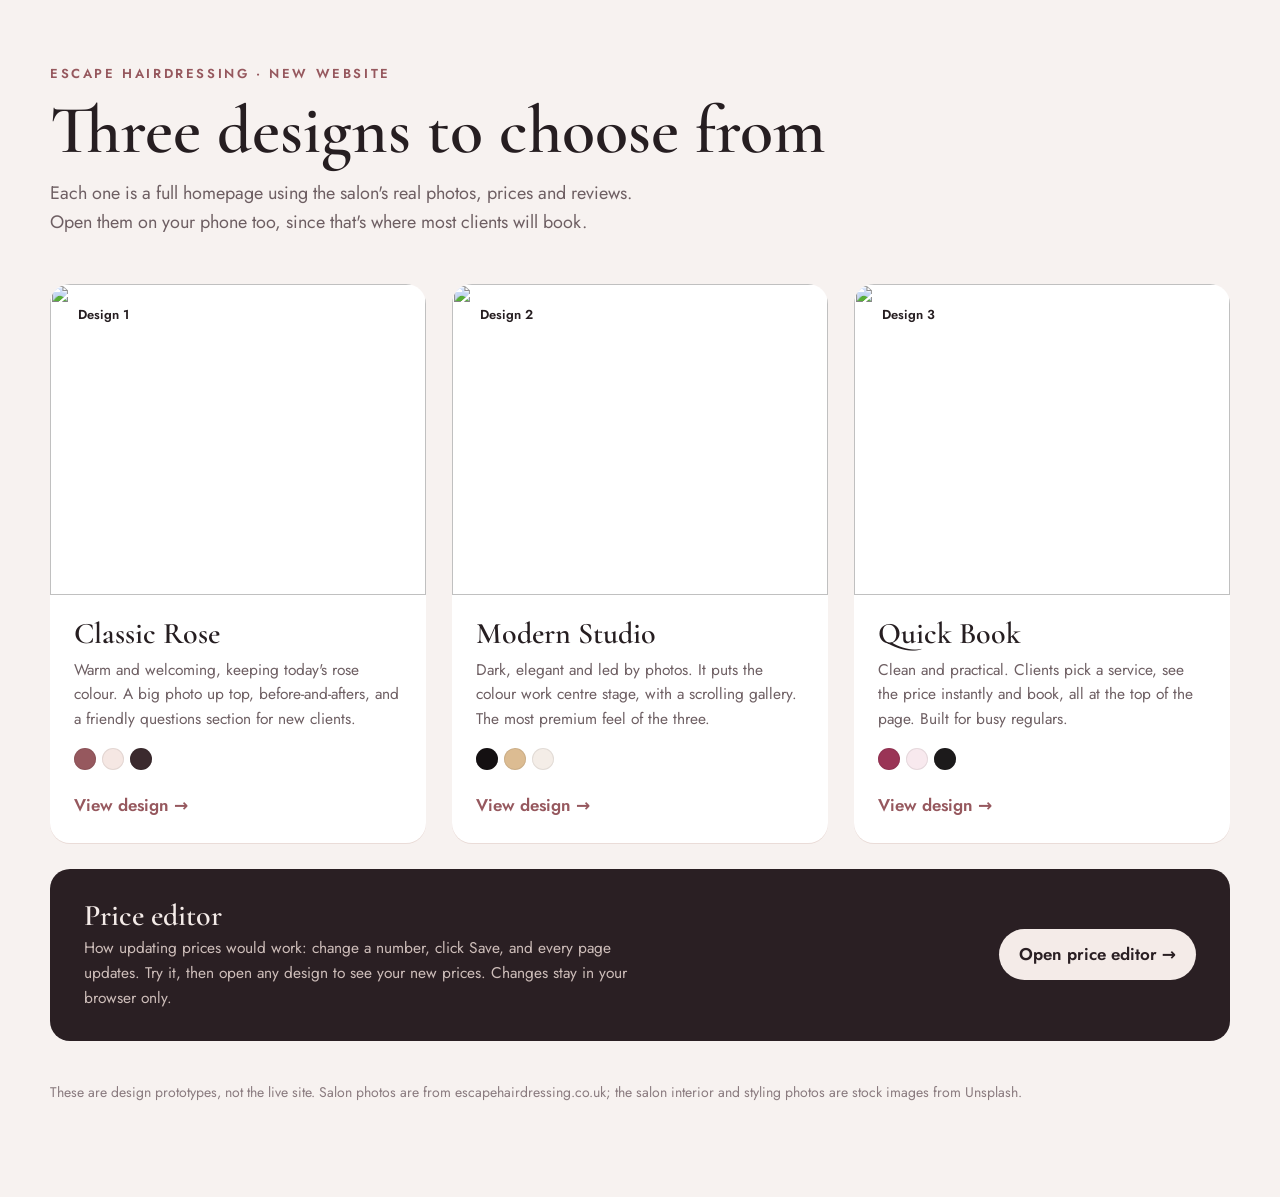
==== commit d3c74c3c: "Rebuild prototypes as three full designs with real photos Replace the framed mockups and review page" ====
--- a/index.html
+++ b/index.html
@@ -4,762 +4,69 @@
 <meta charset="utf-8">
 <meta name="viewport" content="width=device-width, initial-scale=1, viewport-fit=cover">
 <meta name="robots" content="noindex">
-<title>Escape Hairdressing Refresh</title>
-<script src="prices.js"></script>
+<title>Escape Hairdressing · New Website Designs</title>
 <link rel="preconnect" href="https://fonts.googleapis.com">
 <link rel="preconnect" href="https://fonts.gstatic.com" crossorigin>
-<link rel="stylesheet" href="https://fonts.googleapis.com/css2?family=Hanken+Grotesk:wght@400;500;600;700&family=DM+Serif+Display:ital@0;1&family=Figtree:wght@400;500;600;700&family=Bodoni+Moda:ital,opsz,wght@0,6..96,400;0,6..96,600;1,6..96,400;1,6..96,500&family=Manrope:wght@400;500;600;700&family=Sora:wght@400;600;700&family=Karla:wght@400;500;700&display=swap">
+<link rel="stylesheet" href="https://fonts.googleapis.com/css2?family=Cormorant+Garamond:wght@600&family=Jost:wght@400;500;600&display=swap">
 <style>
-:root{
-  --bg:#f7f5f4; --surface:#ffffff; --ink:#221c1e; --muted:#6c6266; --line:#e4dcdd;
-  --accent:#8a4f58; --accent-ink:#ffffff; --soft:#f1e6e6;
-  --hi:#b3261e; --hi-bg:#fbe9e7; --md:#8a5a00; --md-bg:#fdf1d8; --lo:#3d6a4a; --lo-bg:#e6f1e8;
-  --f-ui:"Hanken Grotesk", system-ui, -apple-system, "Segoe UI", sans-serif;
-}
-@media (prefers-color-scheme: dark){
-  :root:not([data-theme="light"]){
-    color-scheme:dark;
-    --bg:#171314; --surface:#211b1d; --ink:#f1eaeb; --muted:#b0a3a7; --line:#3a3033;
-    --accent:#d7959d; --accent-ink:#1b1214; --soft:#2d2225;
-    --hi:#ff9d92; --hi-bg:#3a1f1c; --md:#f0c36a; --md-bg:#35290f; --lo:#93cfa3; --lo-bg:#1c2e21;
-  }
-}
-:root[data-theme="dark"]{
-  color-scheme:dark;
-  --bg:#171314; --surface:#211b1d; --ink:#f1eaeb; --muted:#b0a3a7; --line:#3a3033;
-  --accent:#d7959d; --accent-ink:#1b1214; --soft:#2d2225;
-  --hi:#ff9d92; --hi-bg:#3a1f1c; --md:#f0c36a; --md-bg:#35290f; --lo:#93cfa3; --lo-bg:#1c2e21;
-}
 *{box-sizing:border-box}
-body{background:var(--bg);color:var(--ink);font:16px/1.55 var(--f-ui);padding-inline:16px;padding-block:0 64px}
-.wrap{max-width:1180px;margin-inline:auto}
-a{color:var(--accent)}
-:focus-visible{outline:2px solid var(--accent);outline-offset:2px}
-
-/* ---------- shell ---------- */
-.intro{padding-block:40px 20px;display:grid;gap:10px}
-.eyebrow{font-size:12px;letter-spacing:.12em;text-transform:uppercase;color:var(--muted);font-weight:600}
-.intro h1{font-size:clamp(28px,4vw,40px);line-height:1.1;margin:0;text-wrap:balance;letter-spacing:-.01em}
-.intro p{margin:0;max-width:65ch;color:var(--muted);font-size:17px}
-.tabs{position:sticky;top:env(safe-area-inset-top,0px);z-index:20;background:var(--bg);display:flex;gap:6px;overflow-x:auto;padding-block:10px;border-bottom:1px solid var(--line);margin-bottom:28px}
-.tabs button{font:600 14px var(--f-ui);border:1px solid var(--line);background:var(--surface);color:var(--ink);padding:9px 14px;border-radius:999px;cursor:pointer;white-space:nowrap}
-.tabs button[aria-selected="true"]{background:var(--ink);color:var(--bg);border-color:var(--ink)}
-.panel h2{font-size:22px;margin:0 0 6px;text-wrap:balance}
-.panel .sub{color:var(--muted);margin:0 0 18px;max-width:70ch}
-.section{margin-bottom:44px}
-
-.verdict{display:grid;grid-template-columns:repeat(auto-fit,minmax(260px,1fr));gap:16px;margin-bottom:44px}
-.verdict div{background:var(--surface);border:1px solid var(--line);border-radius:10px;padding:18px 20px}
-.verdict h3{margin:0 0 6px;font-size:15px}
-.verdict p{margin:0;color:var(--muted);font-size:15px}
-
-.findings{display:grid;gap:10px}
-.finding{background:var(--surface);border:1px solid var(--line);border-radius:10px;padding:16px 18px;display:grid;grid-template-columns:88px 1fr;gap:6px 16px}
-.pill{font-size:11px;font-weight:700;letter-spacing:.08em;text-transform:uppercase;border-radius:999px;padding:4px 10px;justify-self:start;align-self:start}
-.pill.hi{color:var(--hi);background:var(--hi-bg)} .pill.md{color:var(--md);background:var(--md-bg)} .pill.lo{color:var(--lo);background:var(--lo-bg)}
-.finding h3{margin:0;font-size:16px}
-.finding p{margin:4px 0 0;color:var(--muted);font-size:15px;max-width:75ch}
-.finding .fix{color:var(--ink)}
-.finding .fix b{color:var(--accent)}
-.finding > div{min-width:0}
-code{font:13px ui-monospace,Consolas,monospace;background:var(--soft);padding:1px 5px;border-radius:4px;overflow-wrap:anywhere}
-
-.checklist{background:var(--surface);border:1px solid var(--line);border-radius:10px;padding:6px 18px}
-.checklist label{display:flex;gap:12px;align-items:flex-start;padding:12px 0;border-bottom:1px solid var(--line);cursor:pointer}
-.checklist label:last-child{border-bottom:0}
-.checklist input{margin-top:4px;accent-color:var(--accent);width:17px;height:17px;flex:none}
-.checklist input:checked + span{color:var(--muted);text-decoration:line-through}
-
-.compare{overflow-x:auto;border:1px solid var(--line);border-radius:10px;background:var(--surface)}
-.compare table{border-collapse:collapse;width:100%;min-width:620px;font-size:15px}
-.compare th,.compare td{text-align:left;padding:12px 16px;border-bottom:1px solid var(--line);vertical-align:top}
-.compare tr:last-child td{border-bottom:0}
-.compare th{font-size:12px;text-transform:uppercase;letter-spacing:.08em;color:var(--muted)}
-.compare td:first-child{font-weight:600}
-
-.protohead{display:flex;flex-wrap:wrap;justify-content:space-between;align-items:end;gap:14px;margin-bottom:14px}
-.protohead p{margin:4px 0 0;color:var(--muted);max-width:70ch}
-.seg{display:inline-flex;border:1px solid var(--line);border-radius:999px;overflow:hidden;background:var(--surface)}
-.seg button{font:600 13px var(--f-ui);border:0;background:transparent;color:var(--ink);padding:8px 14px;cursor:pointer}
-.seg button[aria-pressed="true"]{background:var(--ink);color:var(--bg)}
-.chrome{border:1px solid var(--line);border-radius:12px;overflow:hidden;background:var(--surface);margin-inline:auto;transition:max-width .25s ease}
-.chrome.phone{max-width:390px}
-.chrome .bar{display:flex;gap:6px;align-items:center;padding:9px 12px;border-bottom:1px solid var(--line);font-size:12px;color:var(--muted)}
-.chrome .bar i{width:10px;height:10px;border-radius:50%;background:var(--line);display:block}
-.chrome .bar span{margin-left:8px;background:var(--bg);padding:3px 10px;border-radius:6px;flex:1;min-width:0;overflow:hidden;text-overflow:ellipsis;white-space:nowrap}
-.frame{container-type:inline-size;color-scheme:light}
-.notes{margin-top:14px;display:grid;grid-template-columns:repeat(auto-fit,minmax(240px,1fr));gap:12px}
-.notes div{border-left:3px solid var(--accent);padding:2px 0 2px 12px;font-size:14px;color:var(--muted)}
-.notes b{color:var(--ink);display:block;font-size:14px}
-@media (prefers-reduced-motion: reduce){ .chrome{transition:none} }
-
-/* ---------- shared photo placeholder ---------- */
-.ph{position:relative;border-radius:inherit;overflow:hidden;min-height:160px;display:flex;align-items:flex-end}
-.ph::after{content:attr(data-label);font:500 11px/1.3 var(--f-ui);letter-spacing:.04em;color:#fff;background:rgba(0,0,0,.35);padding:4px 8px;margin:10px;border-radius:4px}
-.ph.blonde{background:linear-gradient(165deg,#4a3022 0%,#8d6443 35%,#d7b37e 70%,#f1dfbd 100%)}
-.ph.copper{background:linear-gradient(165deg,#3c1609 0%,#8f3718 40%,#d06e36 75%,#eca36a 100%)}
-.ph.silver{background:linear-gradient(165deg,#3f4248 0%,#8b8e96 45%,#cfd1d6 80%,#eeeef1 100%)}
-.ph.brunette{background:linear-gradient(165deg,#1d120e 0%,#43291e 40%,#7b5139 80%,#a7765a 100%)}
-.ph.rose{background:linear-gradient(165deg,#5b2f3a 0%,#a15c6c 45%,#dca0ab 80%,#f3d4d8 100%)}
-.ph.up{background:radial-gradient(circle at 50% 38%,#c9a77a 0 18%,transparent 19%),linear-gradient(165deg,#2c1f1a,#6b4a38 60%,#b78c68)}
-
-/* =====================================================
-   PROTOTYPE A — Neighbourhood salon
-   ===================================================== */
-.pa{--a-bg:#fbf7f5;--a-ink:#2b2224;--a-muted:#6f6165;--a-rose:#9b6468;--a-blush:#f3e4e1;--a-sage:#61705d;
-  background:var(--a-bg);color:var(--a-ink);font:16px/1.6 "Figtree",system-ui,sans-serif}
-.pa a{color:inherit}
-.pa .nav{display:flex;align-items:center;justify-content:space-between;gap:16px;padding:18px 32px;border-bottom:1px solid #eadcd9}
-.pa .logo{font:400 26px/1 "DM Serif Display",Georgia,serif;letter-spacing:-.01em;color:var(--a-ink);text-decoration:none}
-.pa .logo em{color:var(--a-rose)}
-.pa .links{display:flex;gap:22px;font-size:14px;font-weight:500}
-.pa .links a{text-decoration:none;color:var(--a-muted)}
-.pa .btn{display:inline-flex;align-items:center;justify-content:center;gap:8px;font:600 15px "Figtree",sans-serif;padding:12px 20px;border-radius:999px;text-decoration:none;border:1.5px solid var(--a-rose);white-space:nowrap}
-.pa .btn.solid{background:var(--a-rose);color:#fff}
-.pa .btn.ghost{color:var(--a-rose);background:transparent}
-.pa .hero{display:grid;grid-template-columns:1.1fr .9fr;gap:40px;align-items:center;padding:56px 32px 44px}
-.pa .hero h1{font:400 clamp(38px,5.2cqi,58px)/1.05 "DM Serif Display",Georgia,serif;margin:0 0 16px;letter-spacing:-.015em;text-wrap:balance}
-.pa .hero h1 em{color:var(--a-rose)}
-.pa .hero p{font-size:18px;color:var(--a-muted);margin:0 0 24px;max-width:46ch}
-.pa .ctas{display:flex;flex-wrap:wrap;gap:10px}
-.pa .award{margin-top:22px;font-size:13px;color:var(--a-muted);display:flex;gap:8px;align-items:center}
-.pa .award::before{content:"";width:22px;height:1.5px;background:var(--a-rose)}
-.pa .hero .ph{border-radius:200px 200px 16px 16px;min-height:420px}
-.pa .strip{display:flex;flex-wrap:wrap;gap:8px 28px;justify-content:center;background:var(--a-blush);padding:14px 32px;font-size:14px;font-weight:500}
-.pa .dot{display:inline-block;width:8px;height:8px;border-radius:50%;margin-right:6px;background:var(--a-sage);vertical-align:1px}
-.pa .dot.closed{background:#b0656a}
-.pa section{padding:56px 32px}
-.pa h2{font:400 34px/1.1 "DM Serif Display",Georgia,serif;margin:0 0 8px;text-wrap:balance}
-.pa .lead{color:var(--a-muted);margin:0 0 28px;max-width:60ch}
-.pa .svc{display:grid;grid-template-columns:repeat(3,1fr);gap:18px}
-.pa .svc article{background:#fff;border:1px solid #eadcd9;border-radius:16px;overflow:hidden;display:flex;flex-direction:column}
-.pa .svc .ph{min-height:150px;border-radius:0}
-.pa .svc .body{padding:18px 20px 20px;display:flex;flex-direction:column;gap:6px;flex:1}
-.pa .svc h3{margin:0;font-size:18px}
-.pa .svc .from{font-size:14px;color:var(--a-muted)}
-.pa .svc .from b{font:400 24px "DM Serif Display",serif;color:var(--a-ink)}
-.pa .svc .how{margin-top:auto;padding-top:10px;font-size:14px;font-weight:600;color:var(--a-rose)}
-.pa .more{margin-top:18px;font-size:15px;font-weight:600}
-.pa .reviews{background:#fff;border-block:1px solid #eadcd9}
-.pa .quotes{display:grid;grid-template-columns:repeat(3,1fr);gap:24px}
-.pa blockquote{margin:0;font-size:16px}
-.pa blockquote p{margin:0 0 10px}
-.pa blockquote p::before{content:"\201C";font:400 44px/0 "DM Serif Display",serif;color:var(--a-rose);vertical-align:-16px;margin-right:4px}
-.pa cite{font-style:normal;font-size:13px;color:var(--a-muted)}
-.pa .stars{color:#c08a2e;letter-spacing:2px;font-size:14px}
-.pa .visit{display:grid;grid-template-columns:1fr 1fr;gap:40px}
-.pa .hours{width:100%;border-collapse:collapse;font-size:15px;font-variant-numeric:tabular-nums}
-.pa .hours td{padding:9px 0;border-bottom:1px solid #eadcd9}
-.pa .hours td:last-child{text-align:right}
-.pa .hours tr.today td{font-weight:700;color:var(--a-rose)}
-.pa address{font-style:normal;font-size:17px;line-height:1.7;margin-bottom:18px}
-.pa footer{padding:28px 32px;font-size:13px;color:var(--a-muted);border-top:1px solid #eadcd9;display:flex;flex-wrap:wrap;gap:8px 20px;justify-content:space-between}
-.pa .mbar{display:none}
-.pa .burger{display:none;font:600 14px "Figtree",sans-serif;color:var(--a-ink)}
-@container (max-width: 760px){
-  .pa .nav{padding:14px 18px}
-  .pa .links{display:none}
-  .pa .nav .btn{display:none}
-  .pa .burger{display:block}
-  .pa .hero{grid-template-columns:1fr;padding:32px 18px;gap:24px}
-  .pa .hero .ph{min-height:260px;order:-1;border-radius:140px 140px 14px 14px}
-  .pa .hero h1{font-size:38px}
-  .pa .ctas .btn{flex:1}
-  .pa section{padding:40px 18px}
-  .pa .svc,.pa .quotes,.pa .visit{grid-template-columns:1fr}
-  .pa .strip{padding:12px 18px;justify-content:flex-start}
-  .pa .mbar{display:grid;grid-template-columns:1fr 1fr;gap:8px;position:sticky;bottom:0;padding:10px 12px calc(10px + env(safe-area-inset-bottom,0px));background:rgba(251,247,245,.96);border-top:1px solid #eadcd9;z-index:2}
-  .pa .mbar .btn{padding:12px 10px}
-  .pa footer{padding:24px 18px}
-}
-
-/* =====================================================
-   PROTOTYPE B — Studio (dark editorial)
-   ===================================================== */
-.pb{--b-bg:#1f141b;--b-ink:#f4e9df;--b-muted:#b9a79f;--b-cham:#e7d3bb;--b-rose:#d59a98;--b-line:rgba(244,233,223,.16);
-  background:var(--b-bg);color:var(--b-ink);font:16px/1.6 "Manrope",system-ui,sans-serif}
-.pb a{color:inherit}
-.pb .nav{display:flex;justify-content:space-between;align-items:center;gap:16px;padding:22px 36px}
-.pb .logo{font:italic 400 24px/1 "Bodoni Moda",Didot,Georgia,serif;text-decoration:none}
-.pb .links{display:flex;gap:26px;font-size:13px;letter-spacing:.08em;text-transform:uppercase}
-.pb .links a{text-decoration:none;color:var(--b-muted)}
-.pb .book{font:700 13px "Manrope",sans-serif;letter-spacing:.1em;text-transform:uppercase;text-decoration:none;background:var(--b-cham);color:var(--b-bg);padding:12px 20px;border-radius:2px;white-space:nowrap;display:inline-block;text-align:center}
-.pb .book.line{background:transparent;color:var(--b-cham);border:1px solid var(--b-cham)}
-.pb .hero{padding:48px 36px 36px;display:grid;grid-template-columns:1.25fr .75fr;gap:32px;align-items:end}
-.pb .hero h1{font:400 clamp(44px,8cqi,104px)/.95 "Bodoni Moda",Didot,Georgia,serif;margin:0;letter-spacing:-.02em;text-wrap:balance}
-.pb .hero h1 em{font-style:italic;color:var(--b-rose)}
-.pb .hero aside{display:grid;gap:18px;padding-bottom:10px}
-.pb .hero aside p{margin:0;color:var(--b-muted);font-size:16px}
-.pb .hero aside .row{display:flex;flex-wrap:wrap;gap:10px}
-.pb .mosaic{display:grid;grid-template-columns:2fr 1fr 1fr;grid-template-rows:220px 220px;gap:8px;padding:0 36px}
-.pb .mosaic .ph{border-radius:2px;min-height:0}
-.pb .mosaic .ph:first-child{grid-row:span 2}
-.pb .ig{padding:12px 36px 0;font-size:13px;color:var(--b-muted);display:flex;justify-content:space-between;flex-wrap:wrap;gap:8px}
-.pb section{padding:72px 36px}
-.pb .kicker{font-size:12px;letter-spacing:.18em;text-transform:uppercase;color:var(--b-rose);margin:0 0 12px}
-.pb h2{font:400 44px/1 "Bodoni Moda",Didot,serif;margin:0 0 28px;text-wrap:balance}
-.pb .menu{display:grid;grid-template-columns:repeat(3,1fr);gap:40px}
-.pb .menu h3{font:italic 400 22px "Bodoni Moda",serif;margin:0 0 12px;color:var(--b-cham);border-bottom:1px solid var(--b-line);padding-bottom:10px}
-.pb .menu ul{list-style:none;margin:0;padding:0;display:grid;gap:10px;font-size:15px}
-.pb .menu li{display:flex;align-items:baseline;gap:8px}
-.pb .menu li::after{content:"";order:1;flex:1;border-bottom:1px dotted var(--b-line);transform:translateY(-4px)}
-.pb .menu li b{order:2;font-weight:600;font-variant-numeric:tabular-nums;color:var(--b-cham)}
-.pb .menu small{display:block;margin-top:12px;color:var(--b-muted);font-size:13px}
-.pb .tiers{margin-top:32px;font-size:14px;color:var(--b-muted);max-width:70ch}
-.pb .big{border-block:1px solid var(--b-line);text-align:center}
-.pb .big p{font:italic 400 clamp(24px,3.4cqi,38px)/1.3 "Bodoni Moda",serif;max-width:28ch;margin:0 auto 18px;text-wrap:balance}
-.pb .big cite{font-style:normal;font-size:13px;letter-spacing:.12em;text-transform:uppercase;color:var(--b-muted)}
-.pb .end{display:grid;grid-template-columns:1fr 1fr;gap:40px;align-items:start}
-.pb .end h2{margin-bottom:16px}
-.pb .end p{color:var(--b-muted);margin:0 0 22px;max-width:44ch}
-.pb .end dl{display:grid;grid-template-columns:auto 1fr;gap:8px 24px;margin:0;font-size:15px;font-variant-numeric:tabular-nums}
-.pb .end dt{color:var(--b-muted)}
-.pb .end dd{margin:0}
-.pb footer{padding:24px 36px;font-size:12px;color:var(--b-muted);border-top:1px solid var(--b-line);letter-spacing:.04em}
-.pb .mbar{display:none}
-.pb .burger{display:none;font-size:12px;letter-spacing:.12em;text-transform:uppercase}
-@container (max-width: 760px){
-  .pb .nav{padding:16px 18px}
-  .pb .links,.pb .nav .book{display:none}
-  .pb .burger{display:block}
-  .pb .hero{grid-template-columns:1fr;padding:24px 18px 28px}
-  .pb .hero h1{font-size:50px}
-  .pb .mosaic{padding:0 18px;grid-template-columns:1fr 1fr;grid-template-rows:260px 150px}
-  .pb .mosaic .ph:first-child{grid-column:span 2;grid-row:auto}
-  .pb .mosaic .ph:nth-child(n+4){display:none}
-  .pb .ig{padding:10px 18px 0}
-  .pb section{padding:52px 18px}
-  .pb h2{font-size:36px}
-  .pb .menu,.pb .end{grid-template-columns:1fr;gap:32px}
-  .pb .mbar{display:grid;grid-template-columns:1fr 1fr;gap:8px;position:sticky;bottom:0;padding:10px 12px calc(10px + env(safe-area-inset-bottom,0px));background:rgba(31,20,27,.96);border-top:1px solid var(--b-line);z-index:2}
-  .pb footer{padding:20px 18px}
-}
-
-/* =====================================================
-   PROTOTYPE C — Book-first
-   ===================================================== */
-.pc{--c-bg:#faf7f6;--c-ink:#1e1b1d;--c-muted:#6a6266;--c-berry:#8c2f4f;--c-berry-soft:#f5e3e9;--c-line:#e7e0e2;--c-ok:#2f7a4f;
-  background:var(--c-bg);color:var(--c-ink);font:16px/1.55 "Karla",system-ui,sans-serif}
-.pc a{color:inherit}
-.pc .nav{display:flex;justify-content:space-between;align-items:center;gap:16px;padding:14px 28px;background:#fff;border-bottom:1px solid var(--c-line)}
-.pc .logo{font:700 19px "Sora",sans-serif;letter-spacing:-.02em;text-decoration:none}
-.pc .logo span{color:var(--c-berry)}
-.pc .navr{display:flex;align-items:center;gap:18px;font-size:15px}
-.pc .navr a{text-decoration:none}
-.pc .open{font-size:14px;font-weight:700;display:inline-flex;align-items:center;gap:6px}
-.pc .open i{width:8px;height:8px;border-radius:50%;background:var(--c-ok);display:block}
-.pc .open.shut i{background:#b54a4a}
-.pc .btn{display:inline-flex;align-items:center;justify-content:center;font:600 15px "Sora",sans-serif;padding:11px 18px;border-radius:10px;background:var(--c-berry);color:#fff;text-decoration:none;border:0;white-space:nowrap;cursor:pointer}
-.pc .btn.alt{background:#fff;color:var(--c-berry);border:1.5px solid var(--c-berry)}
-.pc .top{display:grid;grid-template-columns:.8fr 1.2fr;gap:36px;padding:44px 28px}
-.pc .top h1{font:700 clamp(32px,4.2cqi,46px)/1.08 "Sora",sans-serif;letter-spacing:-.03em;margin:0 0 14px;text-wrap:balance}
-.pc .top .intro-p{color:var(--c-muted);margin:0 0 20px;max-width:42ch;font-size:17px}
-.pc .facts{list-style:none;padding:0;margin:0 0 22px;display:grid;gap:8px;font-size:15px}
-.pc .facts li{display:flex;gap:10px}
-.pc .facts li::before{content:"";flex:none;width:6px;height:6px;border-radius:50%;background:var(--c-berry);margin-top:9px}
-.pc .picker{background:#fff;border:1px solid var(--c-line);border-radius:16px;padding:20px;box-shadow:0 10px 30px -18px rgba(60,20,35,.35)}
-.pc .picker h2{font:700 18px "Sora",sans-serif;margin:0 0 14px}
-.pc .ptabs{display:flex;gap:6px;margin-bottom:12px;flex-wrap:wrap}
-.pc .ptabs button{font:600 14px "Karla",sans-serif;border:1px solid var(--c-line);background:var(--c-bg);color:var(--c-ink);padding:8px 14px;border-radius:999px;cursor:pointer}
-.pc .ptabs button[aria-selected="true"]{background:var(--c-ink);color:#fff;border-color:var(--c-ink)}
-.pc .lvl{display:flex;flex-wrap:wrap;align-items:center;gap:8px;margin-bottom:6px;font-size:14px;color:var(--c-muted)}
-.pc .lvl .segc{display:inline-flex;border:1px solid var(--c-line);border-radius:10px;overflow:hidden}
-.pc .lvl .segc button{font:600 13px "Karla",sans-serif;border:0;background:#fff;color:var(--c-ink);padding:7px 11px;cursor:pointer;border-right:1px solid var(--c-line)}
-.pc .lvl .segc button:last-child{border-right:0}
-.pc .lvl .segc button[aria-pressed="true"]{background:var(--c-berry-soft);color:var(--c-berry)}
-.pc .lvlnote{font-size:13px;color:var(--c-muted);margin:0 0 8px}
-.pc .list{list-style:none;margin:0;padding:0}
-.pc .list li{display:grid;grid-template-columns:1fr auto auto;gap:14px;align-items:center;padding:11px 0;border-bottom:1px solid var(--c-line)}
-.pc .list li:last-child{border-bottom:0}
-.pc .list .nm{font-weight:500}
-.pc .list .pr{font:600 15px "Sora",sans-serif;font-variant-numeric:tabular-nums;text-align:right;min-width:92px}
-.pc .list .na{color:var(--c-muted);font-weight:400;font-family:"Karla",sans-serif}
-.pc .list .act{font:700 13px "Karla",sans-serif;color:var(--c-berry);text-decoration:none;border:1.5px solid var(--c-berry);border-radius:8px;padding:6px 10px;white-space:nowrap;text-align:center;min-width:92px}
-.pc .colournote{background:var(--c-berry-soft);color:var(--c-berry);border-radius:10px;padding:10px 12px;font-size:14px;margin:4px 0 10px}
-.pc .team{padding:8px 28px 44px}
-.pc .team h2,.pc .rev h2,.pc .find h2{font:700 24px "Sora",sans-serif;letter-spacing:-.02em;margin:0 0 6px}
-.pc .team .sub{color:var(--c-muted);margin:0 0 18px}
-.pc .people{display:grid;grid-template-columns:repeat(4,1fr);gap:14px}
-.pc .people div{background:#fff;border:1px solid var(--c-line);border-radius:14px;overflow:hidden}
-.pc .people .ph{min-height:150px;border-radius:0}
-.pc .people p{margin:0;padding:10px 12px 12px;font-size:14px;color:var(--c-muted)}
-.pc .people b{display:block;color:var(--c-ink);font-size:15px}
-.pc .rev{padding:40px 28px;background:#fff;border-block:1px solid var(--c-line)}
-.pc .revhead{display:flex;flex-wrap:wrap;justify-content:space-between;align-items:end;gap:10px;margin-bottom:18px}
-.pc .score{font:700 15px "Sora",sans-serif}
-.pc .score span{color:#c08a2e;letter-spacing:2px}
-.pc .cards{display:grid;grid-template-columns:repeat(3,1fr);gap:14px}
-.pc .cards figure{margin:0;border:1px solid var(--c-line);border-radius:14px;padding:16px;background:var(--c-bg);display:flex;flex-direction:column;gap:10px}
-.pc .cards blockquote{margin:0;font-size:15px}
-.pc .cards figcaption{font-size:13px;color:var(--c-muted);margin-top:auto}
-.pc .find{padding:40px 28px;display:grid;grid-template-columns:1fr 1fr 1fr;gap:28px}
-.pc .find h3{font:700 15px "Sora",sans-serif;margin:0 0 8px}
-.pc .find p,.pc .find table{margin:0;font-size:15px;color:var(--c-muted)}
-.pc .find table{border-collapse:collapse;font-variant-numeric:tabular-nums;width:100%}
-.pc .find td{padding:3px 0}
-.pc .find td:last-child{text-align:right}
-.pc .find tr.today td{color:var(--c-berry);font-weight:700}
-.pc footer{padding:20px 28px;font-size:13px;color:var(--c-muted);border-top:1px solid var(--c-line)}
-.pc .mbar{display:none}
-@container (max-width: 760px){
-  .pc .nav{padding:12px 16px}
-  .pc .navr .hide-s{display:none}
-  .pc .top{grid-template-columns:1fr;padding:24px 16px;gap:22px}
-  .pc .top h1{font-size:30px}
-  .pc .picker{padding:16px}
-  .pc .list li{grid-template-columns:1fr auto;gap:4px 10px}
-  .pc .list .act{grid-column:2;grid-row:1 / span 2;align-self:center;min-width:0}
-  .pc .list .pr{text-align:left;min-width:0;grid-column:1}
-  .pc .team,.pc .rev,.pc .find{padding-inline:16px}
-  .pc .people{grid-template-columns:1fr 1fr}
-  .pc .cards,.pc .find{grid-template-columns:1fr}
-  .pc .mbar{display:grid;grid-template-columns:1fr 1fr;gap:8px;position:sticky;bottom:0;padding:10px 12px calc(10px + env(safe-area-inset-bottom,0px));background:rgba(255,255,255,.97);border-top:1px solid var(--c-line);z-index:2}
-  .pc footer{padding:18px 16px}
-}
-@media (max-width:560px){
-  .finding{grid-template-columns:1fr}
-}
-.proto-banner{background:var(--ink);color:var(--bg);font-size:13px;text-align:center;padding:8px 16px;margin-inline:-16px}
-.proto-banner a{color:inherit;font-weight:600}
-.edited{display:flex;flex-wrap:wrap;gap:8px 14px;align-items:center;background:var(--md-bg);color:var(--md);border-radius:10px;padding:10px 14px;font-size:14px;margin-bottom:16px}
-.edited button{font:600 13px var(--f-ui);border:1px solid currentColor;background:transparent;color:inherit;border-radius:999px;padding:5px 12px;cursor:pointer}
-.howto{display:grid;grid-template-columns:repeat(auto-fit,minmax(250px,1fr));gap:16px}
-.howto div{background:var(--surface);border:1px solid var(--line);border-radius:10px;padding:18px 20px}
-.howto h3{margin:0 0 6px;font-size:15px}
-.howto p{margin:0;color:var(--muted);font-size:15px}
-.howto .rec{border-color:var(--accent);box-shadow:inset 0 0 0 1px var(--accent)}
-.tag{display:inline-block;font-size:11px;font-weight:700;letter-spacing:.08em;text-transform:uppercase;color:var(--accent);margin-bottom:6px}
-.btnlink{display:inline-block;margin-top:16px;font-weight:600;background:var(--accent);color:var(--accent-ink);text-decoration:none;padding:10px 18px;border-radius:999px}
+body{margin:0;background:#f7f2f0;color:#261e21;font:17px/1.6 "Jost",system-ui,-apple-system,"Segoe UI",sans-serif;-webkit-font-smoothing:antialiased}
+.wrap{width:min(1180px,100% - 40px);margin-inline:auto;padding-block:64px 80px}
+.eyebrow{font-size:13px;letter-spacing:.2em;text-transform:uppercase;color:#96585e;font-weight:600;margin:0}
+h1{font:600 clamp(40px,6vw,68px)/1 "Cormorant Garamond",Georgia,serif;margin:12px 0 14px;text-wrap:balance}
+.intro{color:#6e5f63;max-width:56ch;margin:0 0 48px;font-size:18px}
+.grid{display:grid;grid-template-columns:repeat(3,1fr);gap:26px}
+.d{background:#fff;border-radius:20px;overflow:hidden;text-decoration:none;color:inherit;display:flex;flex-direction:column;box-shadow:0 1px 0 #eadcd8;transition:transform .3s ease, box-shadow .3s ease}
+.d:hover{transform:translateY(-6px);box-shadow:0 30px 60px -34px rgba(70,25,35,.55)}
+.d .img{position:relative;aspect-ratio:4/3.3;overflow:hidden}
+.d img{width:100%;height:100%;object-fit:cover;transition:transform .8s ease}
+.d:hover img{transform:scale(1.05)}
+.d .num{position:absolute;top:16px;left:16px;background:#fff;border-radius:999px;padding:5px 12px;font-size:13px;font-weight:600}
+.d .b{padding:22px 24px 24px;display:flex;flex-direction:column;gap:8px;flex:1}
+.d h2{font:600 30px/1.1 "Cormorant Garamond",Georgia,serif;margin:0}
+.d p{margin:0;color:#6e5f63;font-size:15.5px}
+.sw{display:flex;gap:6px;margin-top:8px}
+.sw i{width:22px;height:22px;border-radius:50%;box-shadow:inset 0 0 0 1px rgba(0,0,0,.08)}
+.d .go{margin-top:auto;padding-top:14px;font-weight:600;color:#96585e}
+.admin{margin-top:26px;background:#2a1f23;color:#f4ebe8;border-radius:20px;padding:30px 34px;display:flex;flex-wrap:wrap;gap:20px;align-items:center;justify-content:space-between;text-decoration:none}
+.admin h2{font:600 30px/1.1 "Cormorant Garamond",Georgia,serif;margin:0 0 4px}
+.admin p{margin:0;color:#cdbdb9;max-width:62ch;font-size:15.5px}
+.admin span{background:#f4ebe8;color:#2a1f23;font-weight:600;padding:12px 20px;border-radius:999px;white-space:nowrap}
+.note{margin-top:40px;font-size:14px;color:#8a7b7f}
+@media (max-width:900px){.grid{grid-template-columns:1fr}.d .img{aspect-ratio:16/9}}
+@media (prefers-reduced-motion:reduce){*{transition:none!important}}
 </style>
 </head>
 <body>
-<div class="proto-banner">Design prototype for discussion. This is not the live salon website. <a href="https://escapehairdressing.co.uk/">Visit the real site</a></div>
+<div class="wrap">
+  <p class="eyebrow">Escape Hairdressing · new website</p>
+  <h1>Three designs to choose from</h1>
+  <p class="intro">Each one is a full homepage using the salon's real photos, prices and reviews. Open them on your phone too, since that's where most clients will book.</p>
 
-<div class="wrap">
-  <header class="intro">
-    <div class="eyebrow">Website review · escapehairdressing.co.uk · September 2026</div>
-    <h1>Escape Hairdressing, refreshed</h1>
-    <p>A review of the current site and three homepage directions. The site's job is simple: get people booked in. The price list, opening hours and Setmore booking page already exist. Most of the problems come from where they sit on the site.</p>
-  </header>
+  <div class="grid">
+    <a class="d" href="design-1.html">
+      <div class="img"><img src="https://images.unsplash.com/photo-1629397685944-7073f5589754?w=900&q=70&auto=format&fit=crop" alt=""><span class="num">Design 1</span></div>
+      <div class="b"><h2>Classic Rose</h2><p>Warm and welcoming, keeping today's rose colour. A big photo up top, before-and-afters, and a friendly questions section for new clients.</p>
+      <div class="sw"><i style="background:#96585e"></i><i style="background:#f5e7e3"></i><i style="background:#3b2a2e"></i></div><span class="go">View design →</span></div>
+    </a>
+    <a class="d" href="design-2.html">
+      <div class="img"><img src="https://escapehairdressing.co.uk/wp-content/uploads/2020/02/eh_home.jpg" alt=""><span class="num">Design 2</span></div>
+      <div class="b"><h2>Modern Studio</h2><p>Dark, elegant and led by photos. It puts the colour work centre stage, with a scrolling gallery. The most premium feel of the three.</p>
+      <div class="sw"><i style="background:#141012"></i><i style="background:#dcbc92"></i><i style="background:#f4ede7"></i></div><span class="go">View design →</span></div>
+    </a>
+    <a class="d" href="design-3.html">
+      <div class="img"><img src="https://images.unsplash.com/photo-1580618672591-eb180b1a973f?w=900&q=70&auto=format&fit=crop" alt=""><span class="num">Design 3</span></div>
+      <div class="b"><h2>Quick Book</h2><p>Clean and practical. Clients pick a service, see the price instantly and book, all at the top of the page. Built for busy regulars.</p>
+      <div class="sw"><i style="background:#9a3456"></i><i style="background:#f8e9ee"></i><i style="background:#1c1a1b"></i></div><span class="go">View design →</span></div>
+    </a>
+  </div>
 
-  <nav class="tabs" role="tablist" aria-label="Sections">
-    <button role="tab" id="t-review" aria-controls="review" aria-selected="true">Review &amp; fixes</button>
-    <button role="tab" id="t-a" aria-controls="a" aria-selected="false">Prototype A · Neighbourhood</button>
-    <button role="tab" id="t-b" aria-controls="b" aria-selected="false">Prototype B · Studio</button>
-    <button role="tab" id="t-c" aria-controls="c" aria-selected="false">Prototype C · Book-first</button>
-  </nav>
+  <a class="admin" href="admin.html">
+    <div><h2>Price editor</h2><p>How updating prices would work: change a number, click Save, and every page updates. Try it, then open any design to see your new prices. Changes stay in your browser only.</p></div>
+    <span>Open price editor →</span>
+  </a>
 
-  <!-- ================= REVIEW ================= -->
-  <div class="edited js-edited" hidden><span>You're seeing prices you changed in the demo editor (saved only in this browser).</span><button type="button" class="js-reset">Reset to the salon's prices</button></div>
-  <section class="panel" id="review" role="tabpanel" aria-labelledby="t-review">
-    <div class="verdict">
-      <div><h3>What's already good</h3><p>Real prices and opening hours are on the site, and there's an online booking page on Setmore. The salon has 25 years of history, a 2018 customer service award, and warm reviews that mention stylists by name.</p></div>
-      <div><h3>What's holding it back</h3><p>The booking button is hard to find, the phone link is malformed, and the cookie banner doesn't meet current UK rules. The © 2023 footer and old photos also make the site look unattended.</p></div>
-      <div><h3>No rebuild needed</h3><p>The site runs on WordPress (up to date, 7.1) with the Enfold theme. Every fix below can be done in the existing admin. Each prototype can be built in Enfold's page builder or a newer block theme.</p></div>
-    </div>
-
-    <div class="section">
-      <h2>Updating prices: one list, edited once</h2>
-      <p class="sub">Right now the prices sit in a hand-built table on one page. Any "from £30" wording elsewhere has to be changed separately. In the new design, the salon keeps one price list and every page reads from it: the homepage cards, the full menu and the booking picker. The "from" prices on the homepage are worked out automatically.</p>
-      <div class="howto">
-        <div class="rec"><span class="tag">Recommended</span><h3>Keep WordPress, add one "Prices" screen</h3><p>Whoever builds the new theme adds a single Prices page to the WordPress admin, which looks like the demo editor linked below. She logs in as she does now, changes a number and clicks Save. No page builder and no tables.</p></div>
-        <div><h3>No developer: TablePress plugin</h3><p>A free plugin that stores the price list as a spreadsheet-style table and shows it on any page with a shortcode. It's less polished, but she could set it up herself this week.</p></div>
-        <div><h3>Also: raise everything at once</h3><p>When prices go up across the board, one "raise all prices by £2 or 5%" button saves editing 17 cells one by one. The demo editor includes it.</p></div>
-      </div>
-      <a class="btnlink" href="admin.html">Try the demo price editor →</a>
-    </div>
-
-    <div class="section">
-      <h2>What to fix, most important first</h2>
-      <p class="sub">Each item says what's wrong and what to change.</p>
-      <div class="findings">
-        <div class="finding"><span class="pill hi">High</span><div>
-          <h3>The online booking link is hidden</h3>
-          <p>The homepage tells people to "use the booking link", but the homepage has no booking link. The only link to Setmore is halfway down Services &amp; Prices. The "Book with us" buttons go to the Contact page instead.</p>
-          <p class="fix"><b>Fix:</b> put a "Book online" button in the header on every page, linking to <code>escapehairdressing.setmore.com</code>. On phones, add a bar fixed to the bottom of the screen with "Book online" and "Call".</p>
-        </div></div>
-        <div class="finding"><span class="pill hi">High</span><div>
-          <h3>The header phone link is malformed</h3>
-          <p>The "Phone to book" link in the header dials <code>+4401316526050</code>, which has an extra 0 after the country code. Some phones and apps won't connect that number.</p>
-          <p class="fix"><b>Fix:</b> link to <code>tel:+441316526050</code> and write the number as <b>0131 652 6050</b> so it's easy to read.</p>
-        </div></div>
-        <div class="finding"><span class="pill hi">High</span><div>
-          <h3>The cookie banner doesn't meet UK rules, and one analytics tag is dead</h3>
-          <p>The banner says "by continuing to browse… you agree". Under UK GDPR and PECR, that doesn't count as consent. Google Analytics also loads before the visitor makes any choice. On top of that, the site still loads an old Universal Analytics tag (<code>UA-124574049-1</code>), and Google shut that service down in 2023.</p>
-          <p class="fix"><b>Fix:</b> remove the UA tag. Then either install a proper consent plugin (such as Complianz or CookieYes) or drop analytics cookies altogether. A smaller banner will also stop covering a third of the phone screen.</p>
-        </div></div>
-        <div class="finding"><span class="pill md">Medium</span><div>
-          <h3>People can't tell who's who, or what "Director" means</h3>
-          <p>Prices come in three tiers: Designer, Director and Senior Director. Nothing explains them or says which stylist is which. The About page is titled "Meet the team" in Google, but there's no team on it. The reviews mention Louise, Jenna and Rachel by name.</p>
-          <p class="fix"><b>Fix:</b> add a short team section with a photo, name, level and specialism for each stylist. Add one line explaining the tiers, and link each person to their Setmore booking.</p>
-        </div></div>
-        <div class="finding"><span class="pill md">Medium</span><div>
-          <h3>It looks unattended</h3>
-          <p>The footer says © 2023. The gallery photos date from 2018–2021, and the headings are all capitals in pale grey on white, which is hard to read. The Instagram account is probably more current than the website.</p>
-          <p class="fix"><b>Fix:</b> make the footer year update automatically, darken the body text, and replace the gallery slider with a grid of 6–9 recent photos from Instagram.</p>
-        </div></div>
-        <div class="finding"><span class="pill md">Medium</span><div>
-          <h3>Colour clients hit a dead end</h3>
-          <p>Colour appointments are phone-only and the site doesn't say why. The salon is open 9.30am–3pm on Tuesdays, so evening browsers can't do anything until the next day.</p>
-          <p class="fix"><b>Fix:</b> explain it briefly ("colour needs a patch test 48 hours before, so we like to chat first"). Then either add a free "colour consultation" appointment in Setmore or a "request a callback" form.</p>
-        </div></div>
-        <div class="finding"><span class="pill md">Medium</span><div>
-          <h3>Mixed messages about men's cuts</h3>
-          <p>The description Google shows says "hairstyles and colours for men and women", and the Services page mentions options for men. The homepage says "for Women" only, and the price list has no men's prices.</p>
-          <p class="fix"><b>Fix:</b> decide whether to offer men's cuts. Then either add men's prices or remove "men" from the Google description and the Services page.</p>
-        </div></div>
-        <div class="finding"><span class="pill lo">Low</span><div>
-          <h3>Reviews are anonymous and undated</h3>
-          <p>There are three quotes in a slider, labelled only "Google Review" or "Facebook Review".</p>
-          <p class="fix"><b>Fix:</b> show the Google star rating and review count, with first names and a month, and link to the full Google reviews.</p>
-        </div></div>
-        <div class="finding"><span class="pill lo">Low</span><div>
-          <h3>Small text errors</h3>
-          <p>"newletter" (newsletter), "you can chose" (choose), plus typos inside the quoted reviews ("Being going", "walk our feeling"). It's fine to tidy obvious slips in the quotes.</p>
-        </div></div>
-        <div class="finding"><span class="pill lo">Low</span><div>
-          <h3>Loose ends</h3>
-          <p>TikTok appears only on the Contact page. Every page has a newsletter sign-up, which is only worth keeping if someone actually sends a newsletter. The opening hours in the footer are misaligned. An SEO plugin like Yoast or Rank Math can add the salon's address and hours for Google ("LocalBusiness" data). Also check that the Google Business Profile matches the website.</p>
-        </div></div>
-      </div>
-    </div>
-
-    <div class="section">
-      <h2>Quick wins for one afternoon</h2>
-      <p class="sub">These can all be done in the WordPress admin, with no redesign. Ticks are saved in your browser.</p>
-      <div class="checklist" id="checklist">
-        <label><input type="checkbox" id="q1"><span>Add a "Book online" button to the header menu, linking to Setmore</span></label>
-        <label><input type="checkbox" id="q2"><span>Fix the header phone link to <code>tel:+441316526050</code> and display it as 0131 652 6050</span></label>
-        <label><input type="checkbox" id="q3"><span>Add a real booking button to the homepage text that mentions "the booking link"</span></label>
-        <label><input type="checkbox" id="q4"><span>Point the "Book with us" buttons at Setmore instead of the Contact page</span></label>
-        <label><input type="checkbox" id="q5"><span>Remove the old Universal Analytics tag and install a consent plugin</span></label>
-        <label><input type="checkbox" id="q6"><span>Make the footer year update automatically</span></label>
-        <label><input type="checkbox" id="q7"><span>Fix "newletter" and "chose"</span></label>
-        <label><input type="checkbox" id="q8"><span>Settle the men's cuts question and update the site description</span></label>
-      </div>
-    </div>
-
-    <div class="section">
-      <h2>The three directions</h2>
-      <p class="sub">All three keep the real prices, hours and reviews, and all three put booking in the header and in a bar fixed to the bottom on phones. They differ in look and in how much work they take. Each prototype can switch between desktop and phone view.</p>
-      <div class="compare"><table>
-        <thead><tr><th>Direction</th><th>Feel</th><th>Best if…</th><th>Effort</th></tr></thead>
-        <tbody>
-          <tr><td>A · Neighbourhood</td><td>Warm, friendly, keeps today's dusty rose colour</td><td>She wants it to still feel like Escape, just fresh</td><td>Low. Restyles the existing pages</td></tr>
-          <tr><td>B · Studio</td><td>Dark, editorial, photo-led, a salon price menu</td><td>She has good recent photos and wants to look more premium</td><td>Medium. Needs a new photo shoot or Instagram photos</td></tr>
-          <tr><td>C · Book-first</td><td>Clean, practical, the price list <em>is</em> the homepage</td><td>Most visitors are regulars who just want to book</td><td>Medium. Needs team photos and Setmore links per service</td></tr>
-        </tbody>
-      </table></div>
-    </div>
-  </section>
-
-  <!-- ================= PROTOTYPE A ================= -->
-  <section class="panel" id="a" role="tabpanel" aria-labelledby="t-a" hidden>
-    <div class="protohead">
-      <div><h2>A · Neighbourhood salon</h2><p>Closest to what she has now: the same dusty rose, a softer serif, and more white space. Booking sits in the hero, the header and a phone bar.</p></div>
-      <div class="seg" role="group" aria-label="Preview size"><button aria-pressed="true" data-size="desk">Desktop</button><button aria-pressed="false" data-size="phone">Phone</button></div>
-    </div>
-    <div class="chrome"><div class="bar"><i></i><i></i><i></i><span>escapehairdressing.co.uk</span></div>
-    <div class="frame"><div class="pa">
-      <div class="nav">
-        <a class="logo" href="#a">escape <em>hairdressing</em></a>
-        <div class="links"><a href="#a">About</a><a href="#a">Prices</a><a href="#a">Our work</a><a href="#a">Visit</a></div>
-        <a class="btn solid" href="https://escapehairdressing.setmore.com/" target="_blank" rel="noopener">Book online</a>
-        <span class="burger">Menu ☰</span>
-      </div>
-      <div class="hero">
-        <div>
-          <h1>Your Abbeyhill hair salon <em>since 2001</em></h1>
-          <p>A small, friendly team on Montrose Terrace doing cuts, colour and hair-ups for women and kids. Book a cut online in a minute, or call us to plan your colour.</p>
-          <div class="ctas">
-            <a class="btn solid" href="https://escapehairdressing.setmore.com/" target="_blank" rel="noopener">Book a cut online</a>
-            <a class="btn ghost" href="tel:+441316526050">Call for colour</a>
-          </div>
-          <div class="award">Best Customer Service, Scottish Business Awards 2018</div>
-        </div>
-        <div class="ph blonde" data-label="Photo: recent balayage"></div>
-      </div>
-      <div class="strip">
-        <span><span class="dot js-dot"></span><span class="js-today">Open today</span></span>
-        <span>22 Montrose Terrace, Edinburgh EH7 5DL</span>
-        <span>0131 652 6050</span>
-      </div>
-      <section>
-        <h2>What we do</h2>
-        <p class="lead">Prices depend on your stylist's experience level. Students get 10% off Tuesday to Thursday.</p>
-        <div class="svc">
-          <article><div class="ph brunette" data-label="Photo: cut &amp; finish"></div><div class="body"><h3>Cuts &amp; blowdries</h3><span class="from">from <b class="js-from" data-cat="cuts">£30</b></span><span>Cut &amp; finish, blowdries, keratin smoothing</span><a class="how" href="https://escapehairdressing.setmore.com/" target="_blank" rel="noopener">Book online →</a></div></article>
-          <article><div class="ph copper" data-label="Photo: colour"></div><div class="body"><h3>Colour</h3><span class="from">from <b class="js-from" data-cat="colour">£42</b></span><span>Retouch, foils, balayage, toning. Patch test 48 hours before.</span><span class="how">Call 0131 652 6050 to book</span></div></article>
-          <article><div class="ph up" data-label="Photo: hair up"></div><div class="body"><h3>Hair ups &amp; kids</h3><span class="from">from <b class="js-from" data-cat="styling">£10</b></span><span>Weddings, occasions, and children's cuts</span><a class="how" href="https://escapehairdressing.setmore.com/" target="_blank" rel="noopener">Book online →</a></div></article>
-        </div>
-        <div class="more"><a href="#a">See the full price list →</a></div>
-      </section>
-      <section class="reviews">
-        <h2>Kind words</h2>
-        <p class="lead">From our Google and Facebook reviews.</p>
-        <div class="quotes">
-          <blockquote><div class="stars">★★★★★</div><p>Been going to this salon for a long time now and would never go anywhere else. Always walk out feeling fabulous.</p><cite>Google review</cite></blockquote>
-          <blockquote><div class="stars">★★★★★</div><p>I had my hair done by Louise and would definitely come back. Done exactly, if not more than, what I asked for.</p><cite>Facebook review</cite></blockquote>
-          <blockquote><div class="stars">★★★★★</div><p>Had my hair done by both Jenna and Rachel with amazing results. Such a lovely friendly shop.</p><cite>Facebook review</cite></blockquote>
-        </div>
-      </section>
-      <section class="visit">
-        <div>
-          <h2>Visit us</h2>
-          <address>22 Montrose Terrace<br>Abbeyhill, Edinburgh EH7 5DL</address>
-          <div class="ctas">
-            <a class="btn ghost" href="https://www.google.com/maps/search/?api=1&query=22+Montrose+Terrace+Edinburgh+EH7+5DL" target="_blank" rel="noopener">Get directions</a>
-            <a class="btn ghost" href="https://www.instagram.com/escape_hairdressing/" target="_blank" rel="noopener">Instagram</a>
-          </div>
-        </div>
-        <table class="hours js-hours"></table>
-      </section>
-      <footer><span>© <span class="js-year">2026</span> Escape Hairdressing</span><span>enquiries@escapehairdressing.co.uk · Privacy</span></footer>
-      <div class="mbar"><a class="btn solid" href="https://escapehairdressing.setmore.com/" target="_blank" rel="noopener">Book online</a><a class="btn ghost" href="tel:+441316526050">Call</a></div>
-    </div></div></div>
-    <div class="notes">
-      <div><b>What changed</b>The booking button appears three times before any scrolling. A strip under the hero shows today's hours automatically.</div>
-      <div><b>Brand</b>Keeps the dusty rose from the current headings. The wordmark could be the existing logo file instead.</div>
-      <div><b>Photos</b>The coloured blocks stand in for her real photos.</div>
-    </div>
-  </section>
-
-  <!-- ================= PROTOTYPE B ================= -->
-  <section class="panel" id="b" role="tabpanel" aria-labelledby="t-b" hidden>
-    <div class="protohead">
-      <div><h2>B · Studio</h2><p>Dark and photo-led, with the price list set out like a printed salon menu. This one looks the most premium, but it needs good photos to work.</p></div>
-      <div class="seg" role="group" aria-label="Preview size"><button aria-pressed="true" data-size="desk">Desktop</button><button aria-pressed="false" data-size="phone">Phone</button></div>
-    </div>
-    <div class="chrome"><div class="bar"><i></i><i></i><i></i><span>escapehairdressing.co.uk</span></div>
-    <div class="frame"><div class="pb">
-      <div class="nav">
-        <a class="logo" href="#b">Escape</a>
-        <div class="links"><a href="#b">Work</a><a href="#b">Menu</a><a href="#b">Team</a><a href="#b">Visit</a></div>
-        <a class="book" href="https://escapehairdressing.setmore.com/" target="_blank" rel="noopener">Book</a>
-        <span class="burger">Menu</span>
-      </div>
-      <div class="hero">
-        <h1>Colour, cut <em>&amp; calm</em> on Montrose Terrace</h1>
-        <aside>
-          <p>An Abbeyhill salon since 2001, and winner of Best Customer Service at the 2018 Scottish Business Awards.</p>
-          <div class="row">
-            <a class="book" href="https://escapehairdressing.setmore.com/" target="_blank" rel="noopener">Book online</a>
-            <a class="book line" href="tel:+441316526050">0131 652 6050</a>
-          </div>
-        </aside>
-      </div>
-      <div class="mosaic">
-        <div class="ph blonde" data-label="Instagram: balayage"></div>
-        <div class="ph copper" data-label="Copper glow-up"></div>
-        <div class="ph silver" data-label="Silver toning"></div>
-        <div class="ph rose" data-label="Pastel"></div>
-        <div class="ph up" data-label="Bridal hair-up"></div>
-      </div>
-      <div class="ig"><span>Recent work, pulled from @escape_hairdressing</span><a href="https://www.instagram.com/escape_hairdressing/" target="_blank" rel="noopener">Follow on Instagram →</a></div>
-      <section>
-        <p class="kicker">The menu</p>
-        <h2>Prices from</h2>
-        <div class="menu js-menu"></div>
-        <p class="tiers">Prices shown are for our Designer level. Director and Senior Director stylists have more experience and cost a little more. The full price list shows every tier.</p>
-      </section>
-      <section class="big">
-        <p>"Very friendly, relaxed and very professional. I'd never go anywhere else."</p>
-        <cite>Google review</cite>
-      </section>
-      <section class="end">
-        <div>
-          <p class="kicker">Visit</p>
-          <h2>22 Montrose Terrace</h2>
-          <p>Abbeyhill, Edinburgh EH7 5DL. It's a ten-minute walk from Waverley and the top of Leith Walk.</p>
-          <a class="book" href="https://escapehairdressing.setmore.com/" target="_blank" rel="noopener">Book your appointment</a>
-        </div>
-        <dl class="js-dl"></dl>
-      </section>
-      <footer>© <span class="js-year">2026</span> Escape Hairdressing · Instagram · Facebook · TikTok · Privacy</footer>
-      <div class="mbar"><a class="book" href="https://escapehairdressing.setmore.com/" target="_blank" rel="noopener">Book online</a><a class="book line" href="tel:+441316526050">Call</a></div>
-    </div></div></div>
-    <div class="notes">
-      <div><b>What changed</b>Photos replace most of the text. The price list reads like a printed salon menu, with "from" prices so the page stays short.</div>
-      <div><b>Needs</b>Six or more strong, recent photos. The Instagram account is the obvious source, or a friend with a good phone camera.</div>
-      <div><b>Check</b>The walking-time line is a guess. Swap in whatever landmark regulars actually use.</div>
-    </div>
-  </section>
-
-  <!-- ================= PROTOTYPE C ================= -->
-  <section class="panel" id="c" role="tabpanel" aria-labelledby="t-c" hidden>
-    <div class="protohead">
-      <div><h2>C · Book-first</h2><p>Practical and quick. The price list is on the homepage: pick a service and a stylist level, see the price, and tap to book. Colour services show "Call to book" automatically.</p></div>
-      <div class="seg" role="group" aria-label="Preview size"><button aria-pressed="true" data-size="desk">Desktop</button><button aria-pressed="false" data-size="phone">Phone</button></div>
-    </div>
-    <div class="chrome"><div class="bar"><i></i><i></i><i></i><span>escapehairdressing.co.uk</span></div>
-    <div class="frame"><div class="pc">
-      <div class="nav">
-        <a class="logo" href="#c">escape<span>.</span>hairdressing</a>
-        <div class="navr">
-          <span class="open js-open"><i></i><span class="js-openlabel">Open</span></span>
-          <a class="hide-s" href="#c">Team</a><a class="hide-s" href="#c">Visit</a>
-          <a class="btn hide-s" href="https://escapehairdressing.setmore.com/" target="_blank" rel="noopener">Book</a>
-        </div>
-      </div>
-      <div class="top">
-        <div>
-          <h1>Book your next appointment at Escape</h1>
-          <p class="intro-p">A friendly Abbeyhill salon since 2001. See the prices, pick your service and book in a few taps.</p>
-          <ul class="facts">
-            <li>22 Montrose Terrace, Edinburgh EH7 5DL</li>
-            <li>Best Customer Service, Scottish Business Awards 2018</li>
-            <li>10% student discount, Tuesday to Thursday</li>
-          </ul>
-          <a class="btn alt" href="tel:+441316526050">Call 0131 652 6050</a>
-        </div>
-        <div class="picker">
-          <h2>Services &amp; prices</h2>
-          <div class="ptabs js-ptabs" role="tablist" aria-label="Service type"></div>
-          <div class="lvl"><span>Stylist level</span>
-            <div class="segc" role="group" aria-label="Stylist level">
-              <button aria-pressed="true" data-lvl="0">Designer</button><button aria-pressed="false" data-lvl="1">Director</button><button aria-pressed="false" data-lvl="2">Senior Director</button>
-            </div>
-          </div>
-          <p class="lvlnote">Levels reflect experience. Every stylist does a great job.</p>
-          <div class="colournote js-colournote" hidden></div>
-          <ul class="list js-list"></ul>
-        </div>
-      </div>
-      <div class="team">
-        <h2>Meet the team</h2>
-        <p class="sub">A face for each name, so regulars can book the stylist they want.</p>
-        <div class="people">
-          <div><div class="ph brunette" data-label="Photo"></div><p><b>Louise</b>Level · specialism</p></div>
-          <div><div class="ph blonde" data-label="Photo"></div><p><b>Jenna</b>Level · specialism</p></div>
-          <div><div class="ph copper" data-label="Photo"></div><p><b>Rachel</b>Level · specialism</p></div>
-          <div><div class="ph rose" data-label="Photo"></div><p><b>Stylist</b>Level · specialism</p></div>
-        </div>
-      </div>
-      <div class="rev">
-        <div class="revhead"><h2>What clients say</h2><span class="score"><span>★★★★★</span> Google rating · link to reviews</span></div>
-        <div class="cards">
-          <figure><blockquote>"Would never go anywhere else. Very friendly, relaxed and very professional."</blockquote><figcaption>Google review</figcaption></figure>
-          <figure><blockquote>"Louise did exactly, if not more than, what I asked for. So happy with the result each time."</blockquote><figcaption>Facebook review</figcaption></figure>
-          <figure><blockquote>"Jenna and Rachel, amazing results. All the salon girls are really warm and welcoming."</blockquote><figcaption>Facebook review</figcaption></figure>
-        </div>
-      </div>
-      <div class="find">
-        <div><h3>Find us</h3><p>22 Montrose Terrace<br>Abbeyhill, Edinburgh<br>EH7 5DL</p><p style="margin-top:8px"><a href="https://www.google.com/maps/search/?api=1&query=22+Montrose+Terrace+Edinburgh+EH7+5DL" target="_blank" rel="noopener">Open in Google Maps</a></p></div>
-        <div><h3>Opening hours</h3><table class="js-hours"></table></div>
-        <div><h3>Get in touch</h3><p>0131 652 6050<br>enquiries@escapehairdressing.co.uk</p><p style="margin-top:8px">Instagram · Facebook · TikTok</p></div>
-      </div>
-      <footer>© <span class="js-year">2026</span> Escape Hairdressing · Privacy</footer>
-      <div class="mbar"><a class="btn" href="https://escapehairdressing.setmore.com/" target="_blank" rel="noopener">Book online</a><a class="btn alt" href="tel:+441316526050">Call</a></div>
-    </div></div></div>
-    <div class="notes">
-      <div><b>What changed</b>The Services page becomes the homepage. Picking a stylist level updates the prices, which also explains what the tiers mean.</div>
-      <div><b>Setmore</b>Each "Book" button can link straight to that service in Setmore, so people skip a step.</div>
-      <div><b>Needs</b>Team photos, plus each stylist's level. The names come from her reviews; the fourth card is a spare.</div>
-    </div>
-  </section>
+  <p class="note">These are design prototypes, not the live site. Salon photos are from escapehairdressing.co.uk; the salon interior and styling photos are stock images from Unsplash.</p>
 </div>
-
-<script>
-(function(){
-  // ---------- tabs ----------
-  const tabs=[...document.querySelectorAll('.tabs [role=tab]')];
-  function show(id){
-    tabs.forEach(t=>{const on=t.getAttribute('aria-controls')===id;t.setAttribute('aria-selected',on);document.getElementById(t.getAttribute('aria-controls')).hidden=!on;});
-  }
-  tabs.forEach(t=>t.addEventListener('click',()=>{show(t.getAttribute('aria-controls'));try{history.replaceState(null,'','#'+t.getAttribute('aria-controls'))}catch(e){}}));
-  const h=(location.hash||'').slice(1); if(['review','a','b','c'].includes(h)) show(h);
-  // keep in-prototype dummy links from jumping tabs
-  document.querySelectorAll('.frame a[href^="#"]').forEach(a=>a.addEventListener('click',e=>e.preventDefault()));
-
-  // ---------- desktop / phone toggle ----------
-  document.querySelectorAll('.protohead .seg').forEach(seg=>{
-    const chrome=seg.closest('.panel').querySelector('.chrome');
-    seg.querySelectorAll('button').forEach(b=>b.addEventListener('click',()=>{
-      seg.querySelectorAll('button').forEach(x=>x.setAttribute('aria-pressed',x===b));
-      chrome.classList.toggle('phone',b.dataset.size==='phone');
-    }));
-  });
-
-  // ---------- checklist (per-viewer) ----------
-  document.querySelectorAll('#checklist input').forEach(cb=>{
-    try{cb.checked=localStorage.getItem('esc-'+cb.id)==='1'}catch(e){}
-    cb.addEventListener('change',()=>{try{localStorage.setItem('esc-'+cb.id,cb.checked?'1':'0')}catch(e){}});
-  });
-
-  // ---------- hours / open now (Edinburgh time) ----------
-  const HOURS=[['Monday',null],['Tuesday',[9.5,15]],['Wednesday',[9.5,17.5]],['Thursday',[9.5,19.5]],['Friday',[9.5,18]],['Saturday',[9,17]],['Sunday',null]];
-  const fmt=v=>{const hh=Math.floor(v),m=Math.round((v-hh)*60),ap=hh>=12?'pm':'am',h12=((hh+11)%12)+1;return h12+(m?'.'+String(m).padStart(2,'0'):'')+ap};
-  const range=r=>r?fmt(r[0])+' – '+fmt(r[1]):'Closed';
-  let dayIdx=0,now=0;
-  try{
-    const p=new Intl.DateTimeFormat('en-GB',{timeZone:'Europe/London',weekday:'long',hour:'numeric',minute:'numeric',hour12:false}).formatToParts(new Date());
-    const wd=p.find(x=>x.type==='weekday').value;dayIdx=HOURS.findIndex(x=>x[0]===wd);
-    now=+p.find(x=>x.type==='hour').value+(+p.find(x=>x.type==='minute').value)/60;
-  }catch(e){const d=new Date();dayIdx=(d.getDay()+6)%7;now=d.getHours()+d.getMinutes()/60}
-  const today=HOURS[dayIdx][1]; const isOpen=!!today&&now>=today[0]&&now<today[1];
-  document.querySelectorAll('.js-hours').forEach(t=>{
-    t.innerHTML=HOURS.map((d,i)=>`<tr class="${i===dayIdx?'today':''}"><td>${d[0]}</td><td>${range(d[1])}</td></tr>`).join('');
-  });
-  document.querySelectorAll('.js-dl').forEach(dl=>{
-    dl.innerHTML=HOURS.map(d=>`<dt>${d[0].slice(0,3)}</dt><dd>${range(d[1])}</dd>`).join('');
-  });
-  const todayLabel=today?(isOpen?'Open now until '+fmt(today[1]):'Today '+range(today)):'Closed today';
-  document.querySelectorAll('.js-today').forEach(e=>e.textContent=todayLabel);
-  document.querySelectorAll('.js-dot').forEach(e=>e.classList.toggle('closed',!isOpen));
-  document.querySelectorAll('.js-open').forEach(e=>e.classList.toggle('shut',!isOpen));
-  document.querySelectorAll('.js-openlabel').forEach(e=>e.textContent=isOpen?'Open until '+fmt(today[1]):'Closed now');
-  document.querySelectorAll('.js-year').forEach(e=>e.textContent=new Date().getFullYear());
-
-  // ---------- prices: everything below reads from prices.js ----------
-  const DATA=window.ESCAPE_PRICES||{levels:[],categories:[]};
-  const cats=DATA.categories||[];
-  const esc=s=>String(s).replace(/&/g,'&amp;').replace(/</g,'&lt;');
-  const money=v=>'£'+(Number.isInteger(v)?v:v.toFixed(2));
-  const SETMORE='https://escapehairdressing.setmore.com/';
-  const offered=it=>it.prices.filter(v=>typeof v==='number');
-
-  if(window.ESCAPE_PRICES_EDITED){
-    document.querySelector('.js-edited').hidden=false;
-    document.querySelector('.js-reset').addEventListener('click',()=>{try{localStorage.removeItem('escape-prices')}catch(e){}location.reload()});
-  }
-
-  // A: "from £X" on the homepage cards = cheapest item in each category
-  document.querySelectorAll('.js-from').forEach(b=>{
-    const c=cats.find(x=>x.id===b.dataset.cat); if(!c) return;
-    const all=c.items.filter(it=>!it.addon).flatMap(offered); if(all.length) b.textContent=money(Math.min(...all));
-  });
-
-  // B: salon menu, entry-level ("from") price per item
-  const menu=document.querySelector('.js-menu');
-  if(menu){
-    menu.innerHTML=cats.map(c=>`<div><h3>${esc(c.name)}</h3><ul>${
-      c.items.map(it=>{const p=offered(it);return p.length?`<li>${esc(it.name)} <b>${money(Math.min(...p))}</b></li>`:''}).join('')
-    }${c.id==='styling'&&DATA.offer?`<li>Students, Tue–Thu <b>−10%</b></li>`:''}</ul><small>${c.booking==='phone'?'Call to book · patch test 48 hours before':'Book online'}</small></div>`).join('');
-  }
-
-  // C: booking picker
-  let cat=(cats[0]||{}).id,lvl=0;
-  const ptabs=document.querySelector('.js-ptabs'),list=document.querySelector('.js-list'),note=document.querySelector('.js-colournote');
-  ptabs.innerHTML=cats.map((c,i)=>`<button role="tab" aria-selected="${i===0}" data-cat="${esc(c.id)}">${esc(c.name)}</button>`).join('');
-  function render(){
-    const c=cats.find(x=>x.id===cat); if(!c){list.innerHTML='';return}
-    note.hidden=!c.note; note.textContent=c.note?c.note+' Call 0131 652 6050.':'';
-    list.innerHTML=c.items.map(it=>{
-      const v=it.prices[lvl];
-      const top=DATA.levels[it.prices.findIndex(x=>typeof x==='number')];
-      const price=typeof v!=='number'?`<span class="na">${top?esc(top)+' only':'Not offered'}</span>`:(it.from?'<span class="na">from</span> ':'')+money(v);
-      const act=typeof v!=='number'?'<span></span>':(c.booking==='phone'?'<a class="act" href="tel:+441316526050">Call to book</a>':`<a class="act" href="${SETMORE}" target="_blank" rel="noopener">Book</a>`);
-      return `<li><span class="nm">${esc(it.name)}</span><span class="pr">${price}</span>${act}</li>`;
-    }).join('');
-  }
-  ptabs.querySelectorAll('button').forEach(b=>b.addEventListener('click',()=>{
-    cat=b.dataset.cat;ptabs.querySelectorAll('button').forEach(x=>x.setAttribute('aria-selected',x===b));render();
-  }));
-  document.querySelectorAll('.pc .segc button').forEach(b=>b.addEventListener('click',()=>{
-    lvl=+b.dataset.lvl;document.querySelectorAll('.pc .segc button').forEach(x=>x.setAttribute('aria-pressed',x===b));render();
-  }));
-  render();
-})();
-</script>
 </body>
 </html>
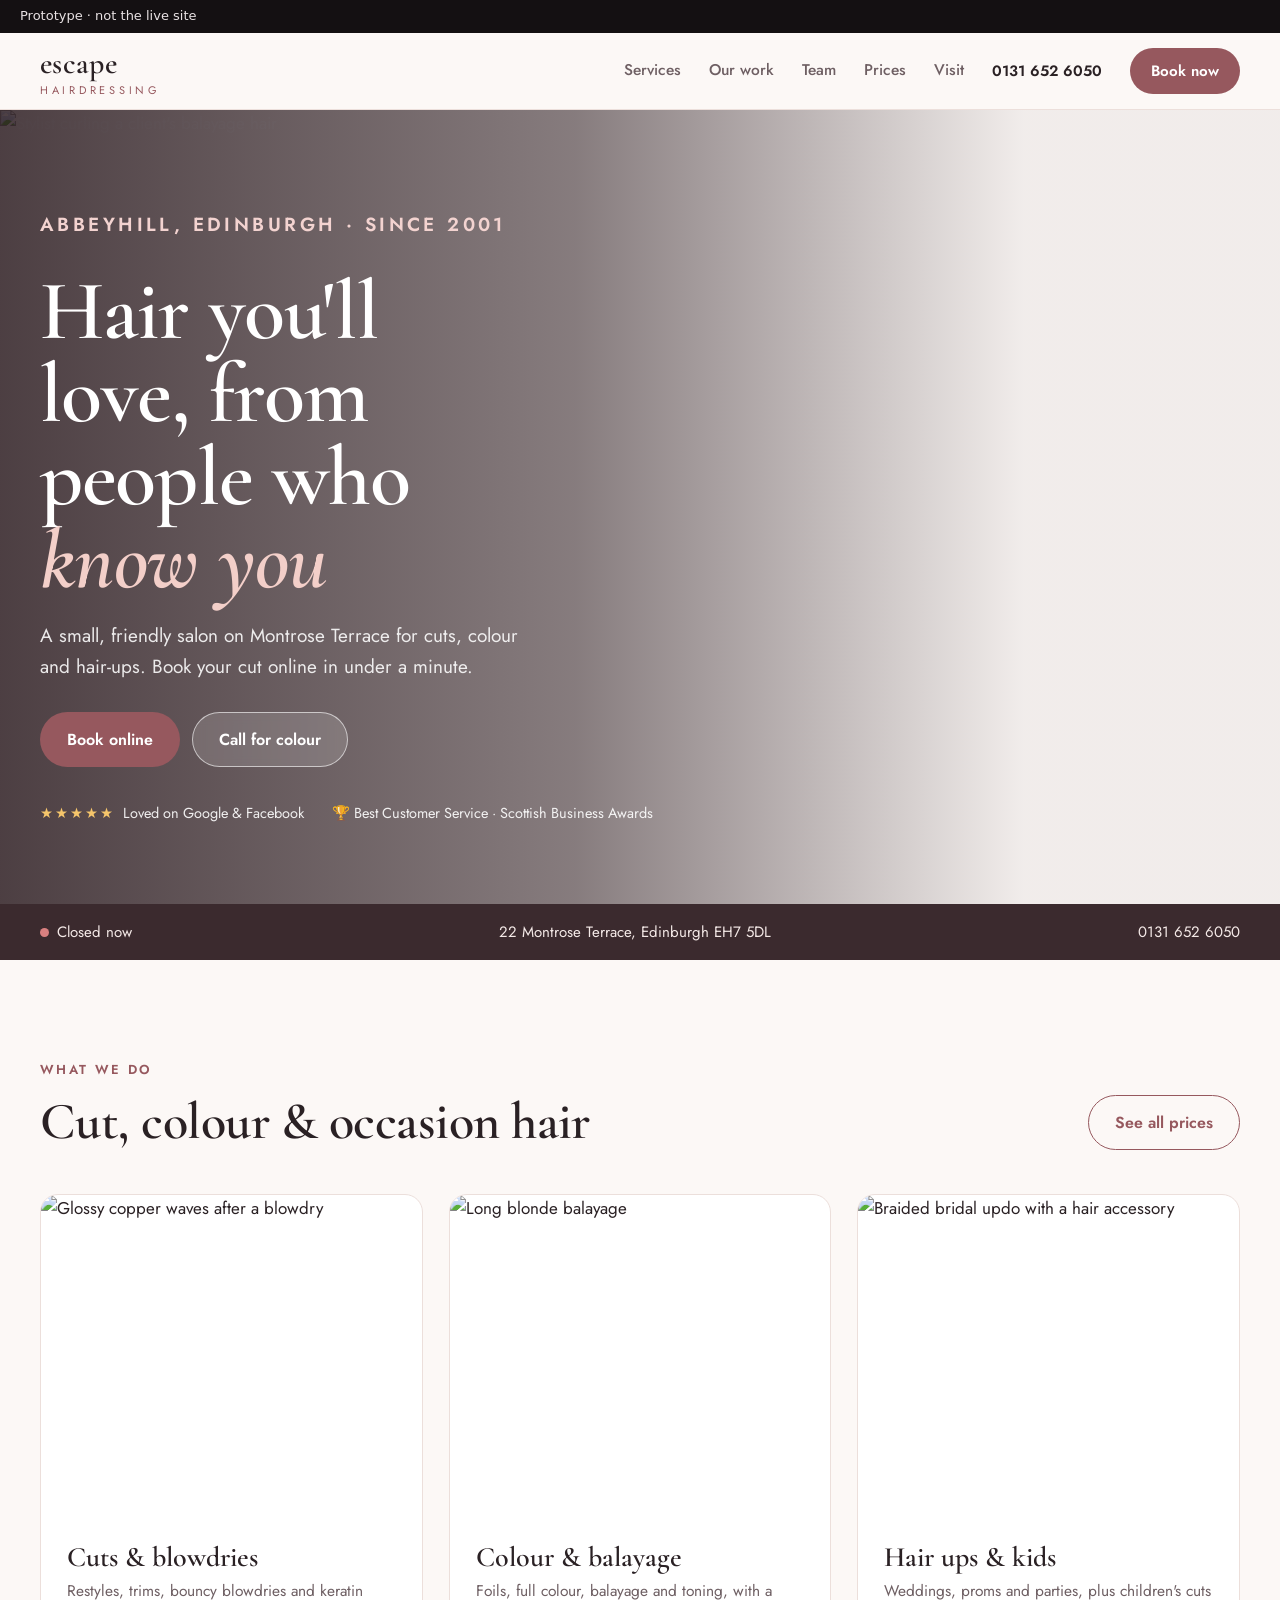
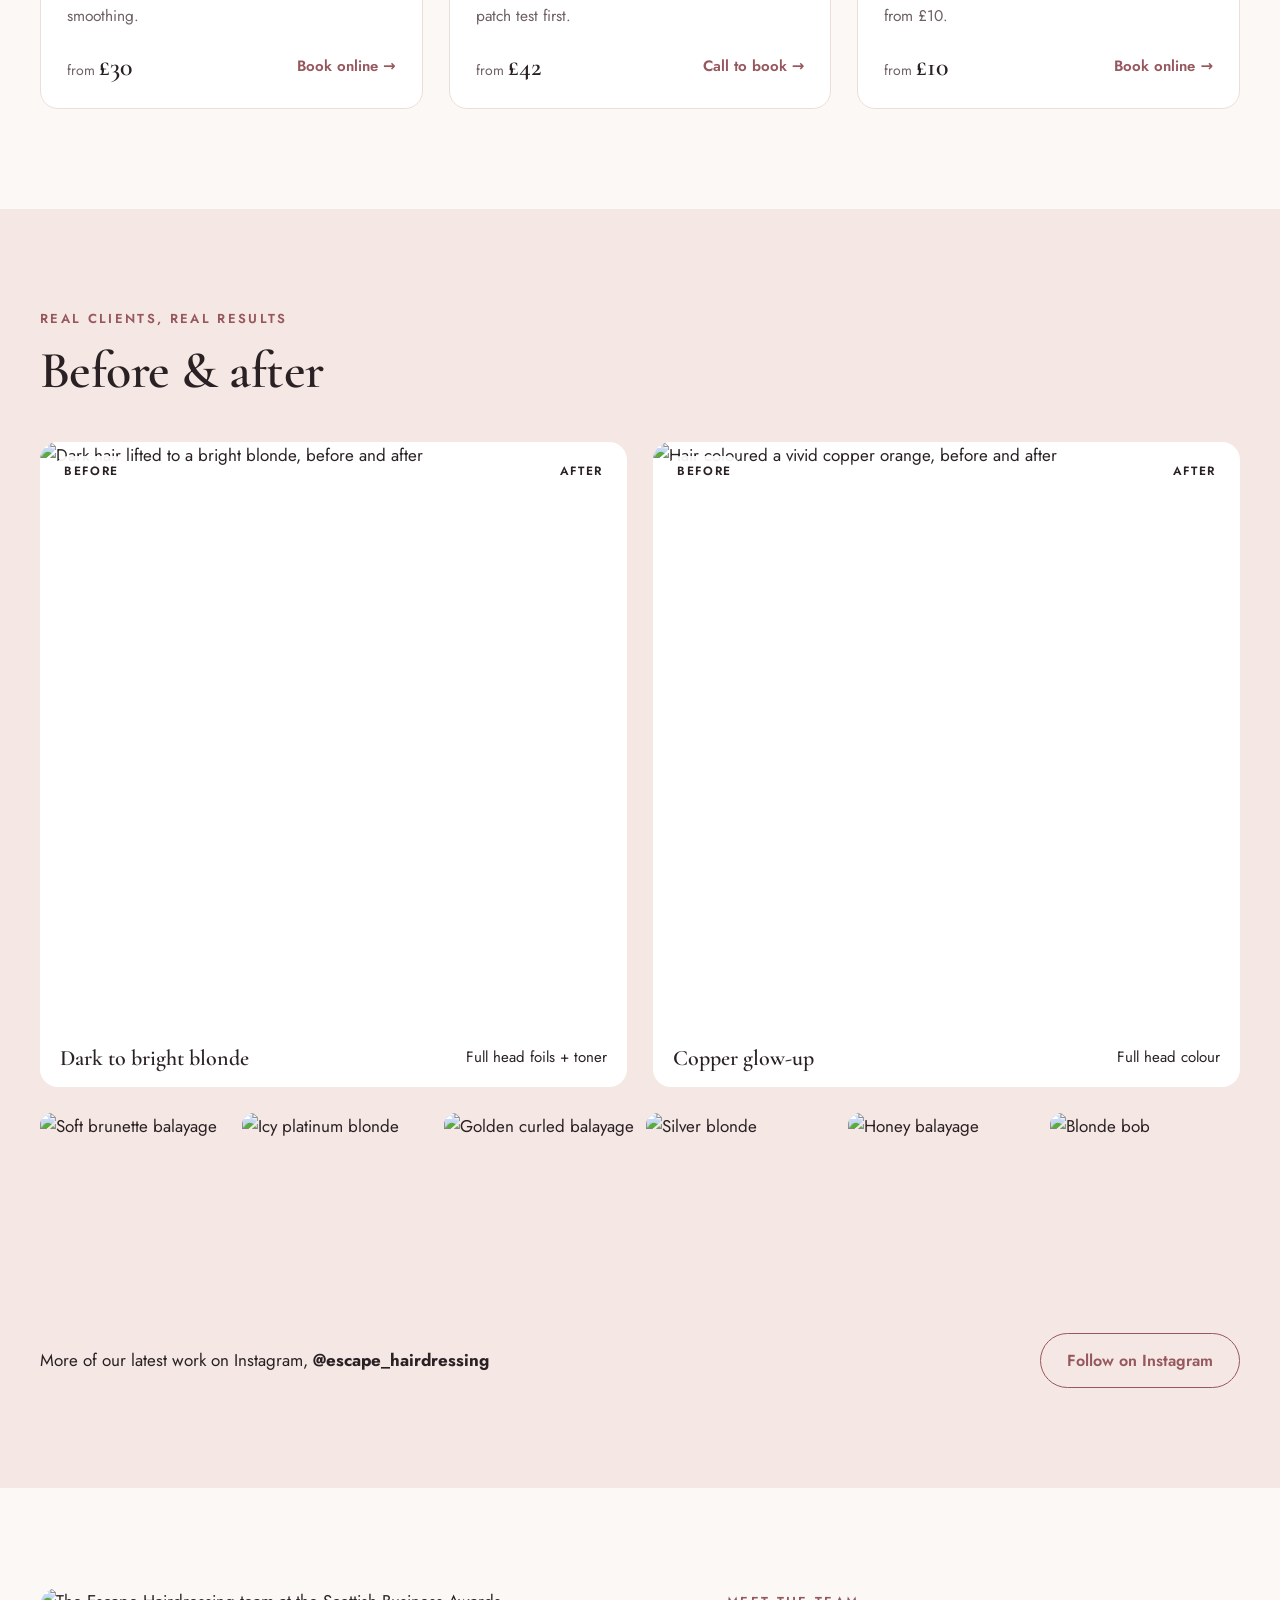
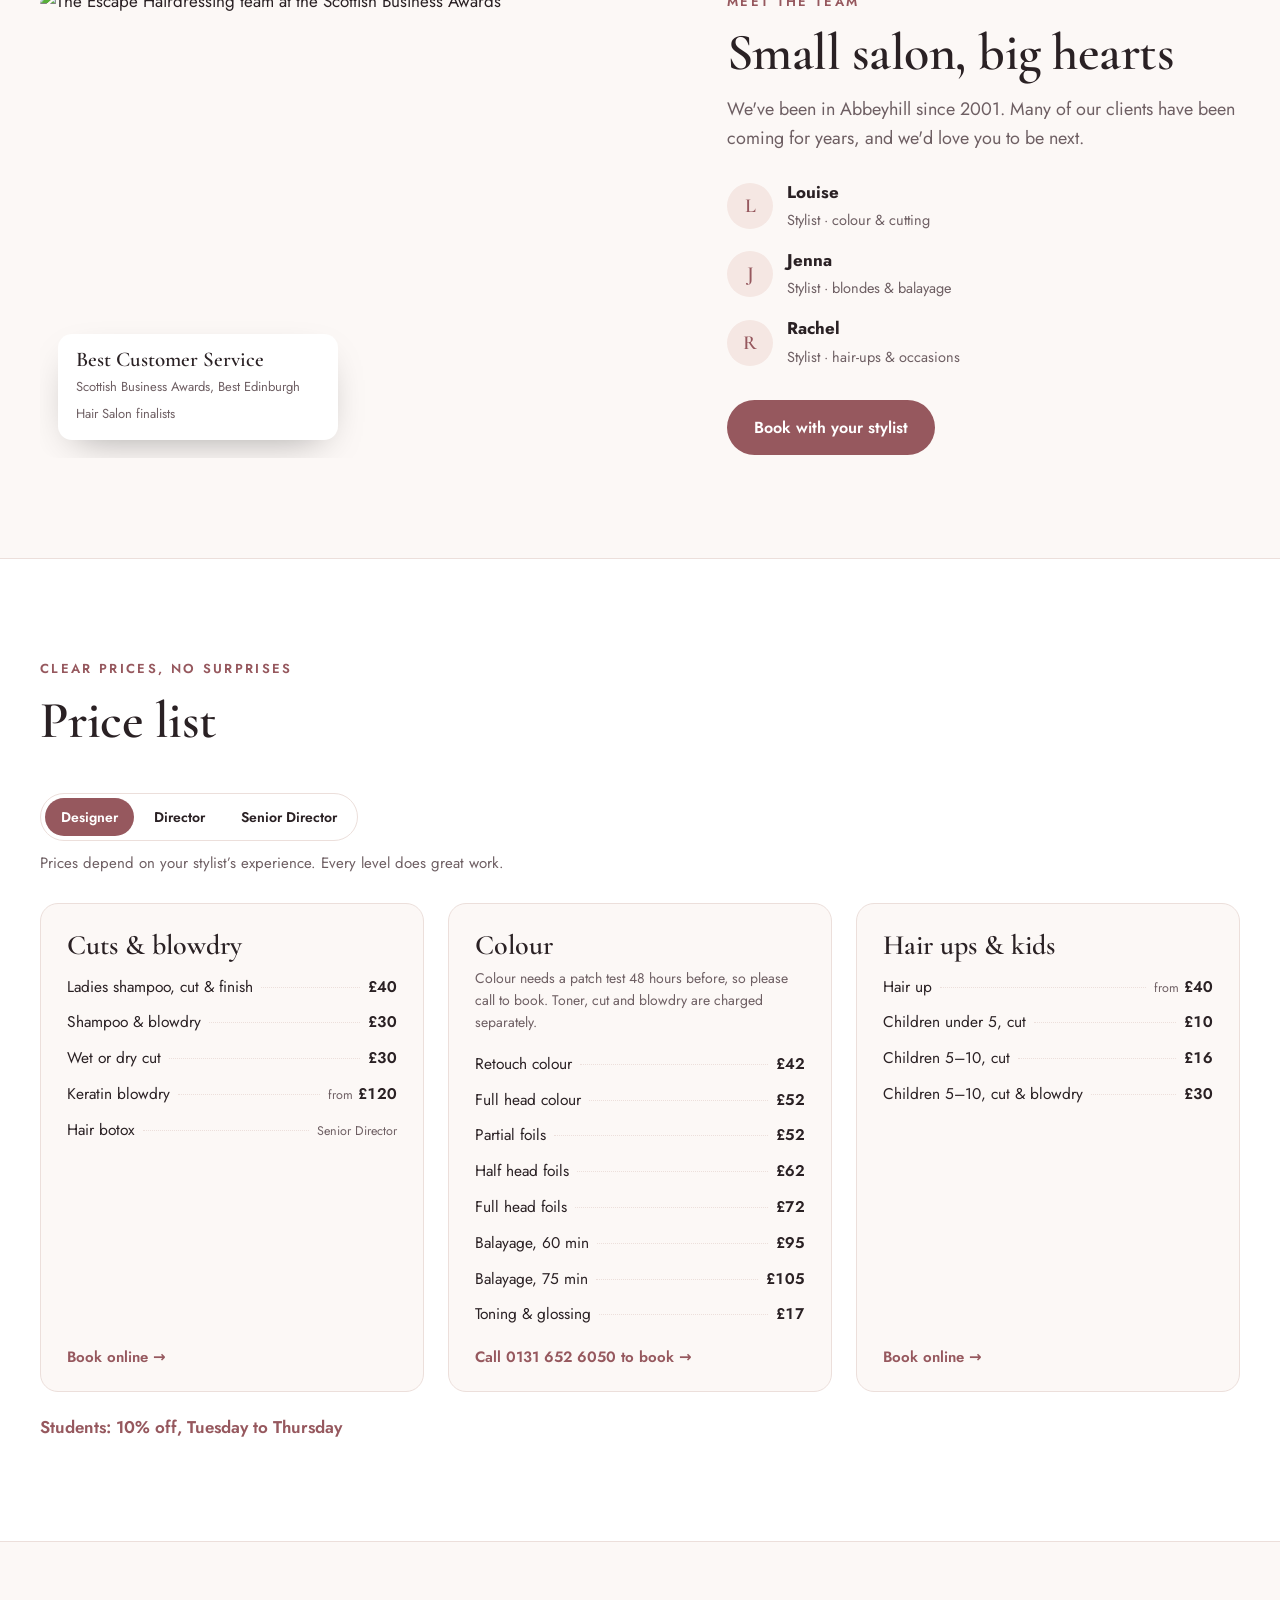
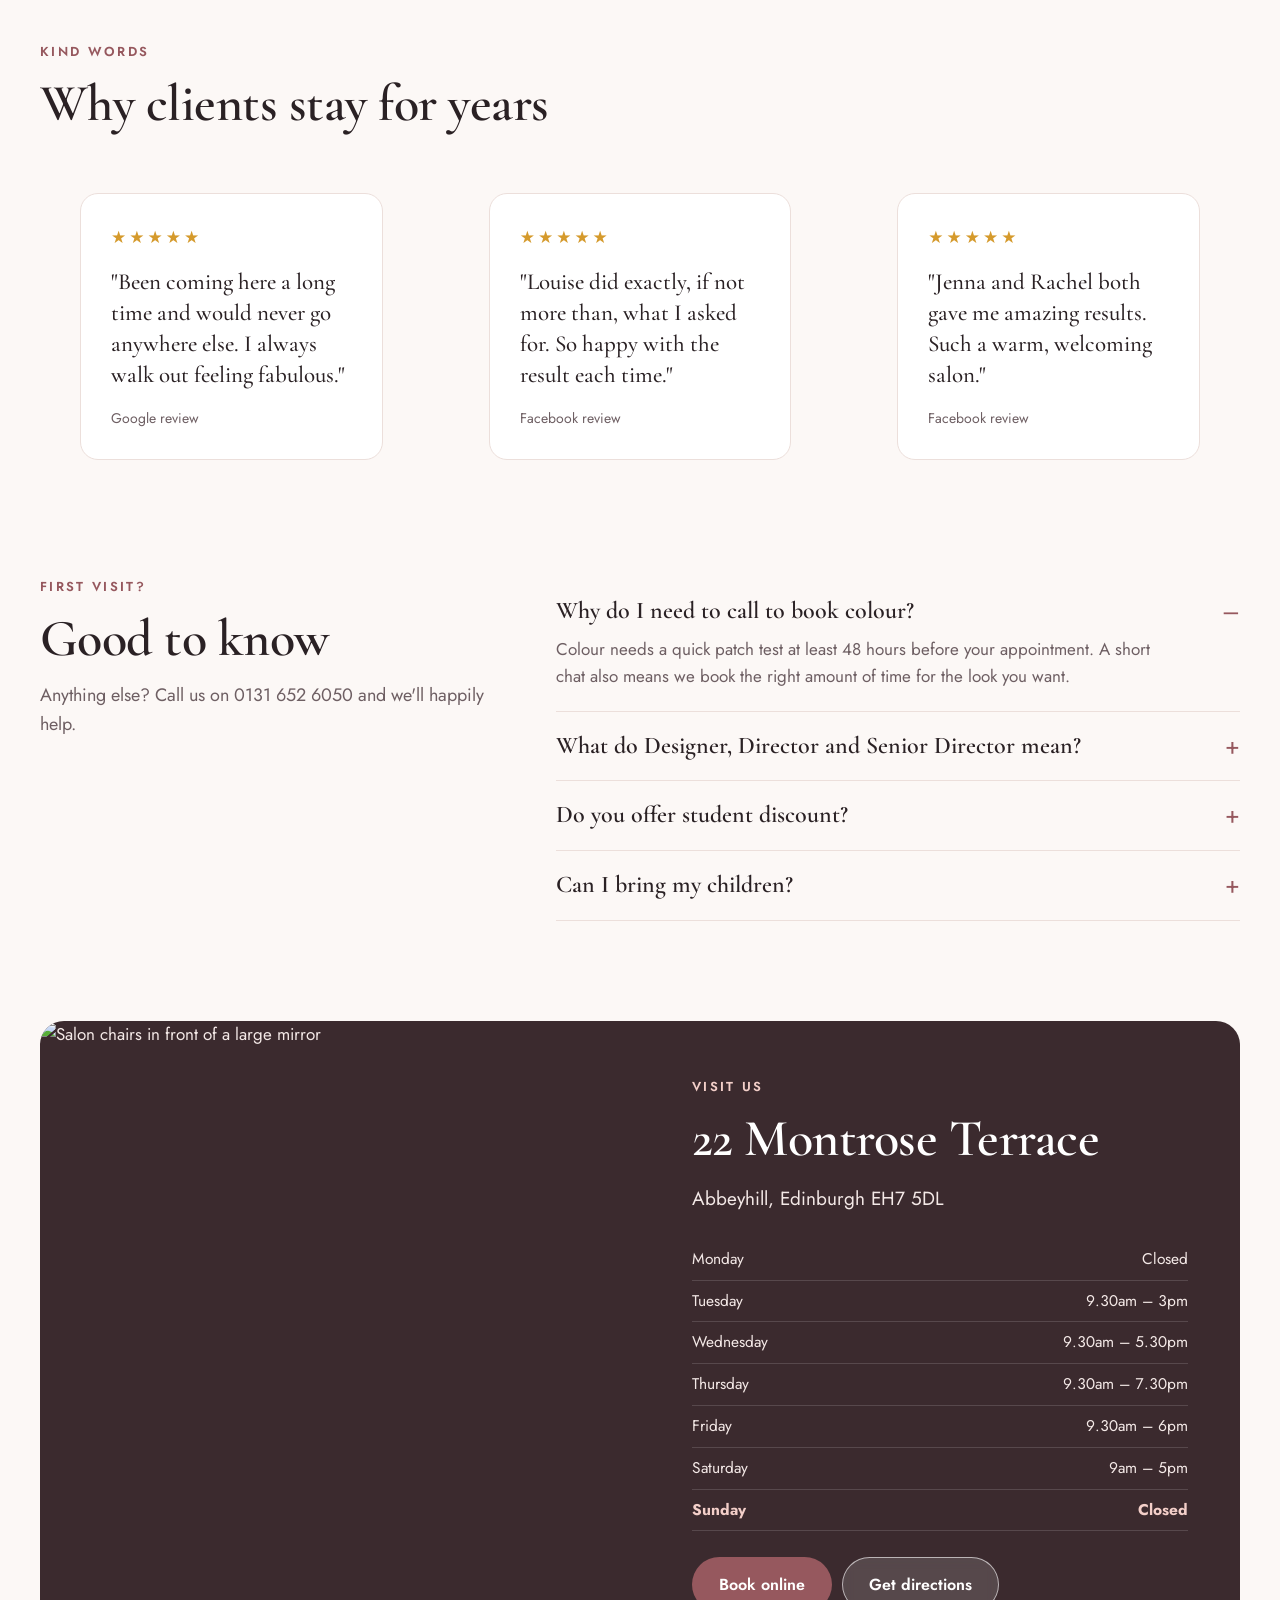
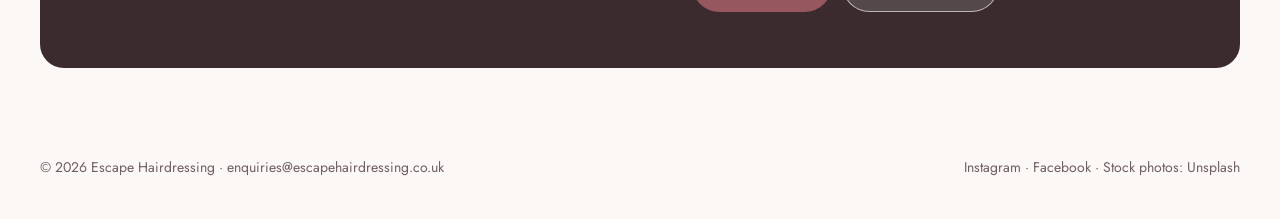
==== commit 64d87c56: "Focus on Classic Rose and add photo editing to admin Classic Rose is now index.html; designs 2 and 3" ====
--- a/index.html
+++ b/index.html
@@ -4,69 +4,329 @@
 <meta charset="utf-8">
 <meta name="viewport" content="width=device-width, initial-scale=1, viewport-fit=cover">
 <meta name="robots" content="noindex">
-<title>Escape Hairdressing · New Website Designs</title>
+<title>Escape Hairdressing · Classic Rose</title>
 <link rel="preconnect" href="https://fonts.googleapis.com">
 <link rel="preconnect" href="https://fonts.gstatic.com" crossorigin>
-<link rel="stylesheet" href="https://fonts.googleapis.com/css2?family=Cormorant+Garamond:wght@600&family=Jost:wght@400;500;600&display=swap">
+<link rel="stylesheet" href="https://fonts.googleapis.com/css2?family=Cormorant+Garamond:ital,wght@0,500;0,600;1,500&family=Jost:wght@400;500;600&display=swap">
+<link rel="stylesheet" href="base.css">
 <style>
-*{box-sizing:border-box}
-body{margin:0;background:#f7f2f0;color:#261e21;font:17px/1.6 "Jost",system-ui,-apple-system,"Segoe UI",sans-serif;-webkit-font-smoothing:antialiased}
-.wrap{width:min(1180px,100% - 40px);margin-inline:auto;padding-block:64px 80px}
-.eyebrow{font-size:13px;letter-spacing:.2em;text-transform:uppercase;color:#96585e;font-weight:600;margin:0}
-h1{font:600 clamp(40px,6vw,68px)/1 "Cormorant Garamond",Georgia,serif;margin:12px 0 14px;text-wrap:balance}
-.intro{color:#6e5f63;max-width:56ch;margin:0 0 48px;font-size:18px}
-.grid{display:grid;grid-template-columns:repeat(3,1fr);gap:26px}
-.d{background:#fff;border-radius:20px;overflow:hidden;text-decoration:none;color:inherit;display:flex;flex-direction:column;box-shadow:0 1px 0 #eadcd8;transition:transform .3s ease, box-shadow .3s ease}
-.d:hover{transform:translateY(-6px);box-shadow:0 30px 60px -34px rgba(70,25,35,.55)}
-.d .img{position:relative;aspect-ratio:4/3.3;overflow:hidden}
-.d img{width:100%;height:100%;object-fit:cover;transition:transform .8s ease}
-.d:hover img{transform:scale(1.05)}
-.d .num{position:absolute;top:16px;left:16px;background:#fff;border-radius:999px;padding:5px 12px;font-size:13px;font-weight:600}
-.d .b{padding:22px 24px 24px;display:flex;flex-direction:column;gap:8px;flex:1}
-.d h2{font:600 30px/1.1 "Cormorant Garamond",Georgia,serif;margin:0}
-.d p{margin:0;color:#6e5f63;font-size:15.5px}
-.sw{display:flex;gap:6px;margin-top:8px}
-.sw i{width:22px;height:22px;border-radius:50%;box-shadow:inset 0 0 0 1px rgba(0,0,0,.08)}
-.d .go{margin-top:auto;padding-top:14px;font-weight:600;color:#96585e}
-.admin{margin-top:26px;background:#2a1f23;color:#f4ebe8;border-radius:20px;padding:30px 34px;display:flex;flex-wrap:wrap;gap:20px;align-items:center;justify-content:space-between;text-decoration:none}
-.admin h2{font:600 30px/1.1 "Cormorant Garamond",Georgia,serif;margin:0 0 4px}
-.admin p{margin:0;color:#cdbdb9;max-width:62ch;font-size:15.5px}
-.admin span{background:#f4ebe8;color:#2a1f23;font-weight:600;padding:12px 20px;border-radius:999px;white-space:nowrap}
-.note{margin-top:40px;font-size:14px;color:#8a7b7f}
-@media (max-width:900px){.grid{grid-template-columns:1fr}.d .img{aspect-ratio:16/9}}
-@media (prefers-reduced-motion:reduce){*{transition:none!important}}
+:root{
+  --bg:#fcf8f6; --surface:#ffffff; --ink:#2a2124; --muted:#6e5f63; --line:#ecdfdb;
+  --accent:#96585e; --accent-ink:#fff; --blush:#f5e7e3; --deep:#3b2a2e;
+  --display:"Cormorant Garamond", Georgia, "Times New Roman", serif;
+  --body:"Jost", system-ui, -apple-system, "Segoe UI", sans-serif;
+  --radius:18px; --pl-h:600 28px/1.1 var(--display);
+}
+h1,h2{font-family:var(--display);font-weight:600;letter-spacing:-.01em;text-wrap:balance;margin:0}
+h2{font-size:clamp(36px,4.4vw,52px);line-height:1.05}
+.eyebrow{font-size:13px;letter-spacing:.18em;text-transform:uppercase;color:var(--accent);font-weight:600;margin:0 0 14px}
+.lead{color:var(--muted);font-size:18px;max-width:58ch;margin:14px 0 0}
+.btn{display:inline-flex;align-items:center;justify-content:center;gap:8px;font:600 16px var(--body);padding:15px 26px;border-radius:999px;text-decoration:none;border:1.5px solid transparent;transition:transform .2s ease, background .2s ease;white-space:nowrap}
+.btn:hover{transform:translateY(-2px)}
+.btn-primary{background:var(--accent);color:#fff}
+.btn-primary:hover{background:#7f474d}
+.btn-light{background:rgba(255,255,255,.14);color:#fff;border-color:rgba(255,255,255,.6);backdrop-filter:blur(6px)}
+.btn-outline{border-color:var(--accent);color:var(--accent)}
+
+/* header */
+.site-head{position:sticky;top:0;z-index:40;background:rgba(252,248,246,.92);backdrop-filter:saturate(1.4) blur(12px);border-bottom:1px solid var(--line)}
+.site-head .container{display:flex;align-items:center;gap:28px;height:76px;position:relative}
+.logo{text-decoration:none;display:flex;flex-direction:column;line-height:1}
+.logo b{font:600 30px var(--display);letter-spacing:.01em}
+.logo span{font-size:11px;letter-spacing:.34em;text-transform:uppercase;color:var(--accent);margin-top:3px}
+.site-nav{display:flex;gap:28px;margin-left:auto;font-size:15.5px;font-weight:500}
+.site-nav a{text-decoration:none;color:var(--muted)}
+.site-nav a:hover{color:var(--ink)}
+.head-tel{font-weight:600;text-decoration:none;font-size:15px;white-space:nowrap}
+.site-head .btn{padding:11px 20px;font-size:15px}
+@media (max-width:900px){.head-tel{display:none}.menu-btn{margin-left:auto}}
+@media (max-width:760px){.site-head .btn{display:none}}
+
+/* hero */
+.hero{position:relative;min-height:min(78vh,720px);display:flex;align-items:center;color:#fff;overflow:hidden}
+.hero img{position:absolute;inset:0;width:100%;height:100%;object-fit:cover;object-position:60% 30%}
+.hero::before{content:"";position:absolute;inset:0;background:linear-gradient(90deg,rgba(38,22,27,.82) 0%,rgba(38,22,27,.55) 45%,rgba(38,22,27,.05) 80%);z-index:1}
+.hero .container{position:relative;z-index:2;padding-block:80px}
+.hero .eyebrow{color:#f3d3d0}
+.hero h1{font-size:clamp(46px,6.6vw,86px);line-height:.98;max-width:12ch}
+.hero h1 em{font-style:italic;color:#f3cfc9}
+.hero p{font-size:19px;max-width:44ch;margin:20px 0 30px;color:rgba(255,255,255,.88)}
+.hero .ctas{display:flex;flex-wrap:wrap;gap:12px}
+.proof{display:flex;flex-wrap:wrap;gap:12px 28px;margin-top:34px;font-size:14.5px;color:rgba(255,255,255,.9)}
+.proof span{display:flex;align-items:center;gap:8px}
+.proof .stars{color:#f5c56b;letter-spacing:2px}
+
+/* info bar */
+.infobar{background:var(--deep);color:#f4e9e7;font-size:15px}
+.infobar .container{display:flex;flex-wrap:wrap;justify-content:space-between;gap:10px 30px;padding-block:16px}
+.infobar a{text-decoration:none}
+.js-open::before{content:"";display:inline-block;width:9px;height:9px;border-radius:50%;background:#d98080;margin-right:8px}
+.js-open.is-open::before{background:#7fd29a}
+
+/* services */
+.block{padding-block:100px}
+.head-row{display:flex;flex-wrap:wrap;justify-content:space-between;align-items:end;gap:20px;margin-bottom:44px}
+.services{display:grid;grid-template-columns:repeat(3,1fr);gap:26px}
+.svc{background:var(--surface);border-radius:var(--radius);overflow:hidden;border:1px solid var(--line);display:flex;flex-direction:column;text-decoration:none;transition:transform .3s ease, box-shadow .3s ease}
+.svc:hover{transform:translateY(-4px);box-shadow:0 24px 50px -30px rgba(80,30,40,.45)}
+.svc .img{aspect-ratio:4/3.4;overflow:hidden}
+.svc img{width:100%;height:100%;object-fit:cover;transition:transform .6s ease}
+.svc:hover img{transform:scale(1.05)}
+.svc .body{padding:24px 26px 26px;display:flex;flex-direction:column;gap:6px;flex:1}
+.svc h3{font:600 28px/1.1 var(--display);margin:0}
+.svc p{margin:0;color:var(--muted);font-size:15.5px}
+.svc .row{display:flex;justify-content:space-between;align-items:center;margin-top:auto;padding-top:16px}
+.svc .from{font-size:14px;color:var(--muted)}
+.svc .from b{font:600 26px var(--display);color:var(--ink);margin-left:4px}
+.svc .go{font-weight:600;color:var(--accent);font-size:15px}
+
+/* transformations */
+.work{background:var(--blush)}
+.ba{display:grid;grid-template-columns:1fr 1fr;gap:26px;margin-bottom:26px}
+.ba figure{margin:0;background:var(--surface);border-radius:var(--radius);overflow:hidden;position:relative}
+.ba img{width:100%;aspect-ratio:1/1;object-fit:cover;object-position:top}
+.ba figcaption{padding:16px 20px;display:flex;justify-content:space-between;gap:10px;font-size:15px}
+.ba figcaption b{font:600 22px var(--display)}
+.tag{position:absolute;top:14px;font:600 12px var(--body);letter-spacing:.14em;text-transform:uppercase;background:rgba(255,255,255,.92);color:var(--ink);padding:6px 10px;border-radius:999px}
+.tag.l{left:14px}.tag.r{right:14px}
+.gallery{display:grid;grid-template-columns:repeat(6,1fr);gap:12px}
+.gallery img{width:100%;aspect-ratio:1;object-fit:cover;border-radius:12px}
+.work .foot{margin-top:30px;display:flex;flex-wrap:wrap;gap:14px;align-items:center;justify-content:space-between}
+
+/* team */
+.team{display:grid;grid-template-columns:1.1fr .9fr;gap:60px;align-items:center}
+.team .photo{border-radius:var(--radius);overflow:hidden;position:relative}
+.team .photo img{width:100%;aspect-ratio:4/3;object-fit:cover}
+.badge{position:absolute;left:18px;bottom:18px;background:var(--surface);border-radius:14px;padding:14px 18px;max-width:280px;box-shadow:0 14px 40px -18px rgba(0,0,0,.4)}
+.badge b{display:block;font:600 21px/1.15 var(--display)}
+.badge span{font-size:13px;color:var(--muted)}
+.team ul{list-style:none;padding:0;margin:26px 0 30px;display:grid;gap:14px}
+.team li{display:flex;gap:14px;align-items:center}
+.team li i{width:46px;height:46px;border-radius:50%;background:var(--blush);color:var(--accent);display:grid;place-items:center;font:600 20px var(--display);font-style:normal;flex:none}
+.team li b{display:block}
+.team li span{color:var(--muted);font-size:14.5px}
+
+/* prices */
+.prices{background:var(--surface);border-block:1px solid var(--line)}
+.prices .pl-cat{background:var(--bg)}
+
+/* reviews */
+.reviews{display:grid;grid-template-columns:repeat(3,1fr);gap:26px}
+.review{background:var(--surface);border:1px solid var(--line);border-radius:var(--radius);padding:30px;display:flex;flex-direction:column;gap:16px}
+.review .stars{color:#d59a2c;letter-spacing:3px}
+.review blockquote{margin:0;font:500 23px/1.35 var(--display)}
+.review cite{font-style:normal;font-size:14px;color:var(--muted);margin-top:auto}
+
+/* new clients */
+.faq{display:grid;grid-template-columns:.8fr 1.2fr;gap:60px}
+.faq details{border-bottom:1px solid var(--line);padding:20px 0}
+.faq summary{cursor:pointer;font:600 24px/1.2 var(--display);list-style:none;display:flex;justify-content:space-between;gap:16px}
+.faq summary::-webkit-details-marker{display:none}
+.faq summary::after{content:"+";color:var(--accent);font-family:var(--body);font-weight:400}
+.faq details[open] summary::after{content:"–"}
+.faq details p{margin:10px 0 0;color:var(--muted);max-width:60ch}
+
+/* visit */
+.visit{display:grid;grid-template-columns:1fr 1fr;gap:0;background:var(--deep);color:#f4e9e7;border-radius:24px;overflow:hidden}
+.visit img{width:100%;height:100%;min-height:360px;object-fit:cover}
+.visit .info{padding:56px 52px}
+.visit h2{color:#fff}
+.visit address{font-style:normal;font-size:19px;line-height:1.6;margin:18px 0 24px}
+.visit .hours{color:#f4e9e7;--line:rgba(255,255,255,.14)}
+.visit .hours tr.today th,.visit .hours tr.today td{color:#f3cfc9}
+.visit .ctas{display:flex;flex-wrap:wrap;gap:10px;margin-top:26px}
+
+footer{padding-block:48px 40px;color:var(--muted);font-size:14px}
+footer .container{display:flex;flex-wrap:wrap;justify-content:space-between;gap:14px}
+footer a{text-decoration:none}
+.mbar .btn{padding:13px 10px;font-size:15px}
+
+@media (max-width:980px){
+  .services,.reviews{grid-template-columns:1fr 1fr}
+  .team,.faq{grid-template-columns:1fr;gap:36px}
+  .gallery{grid-template-columns:repeat(3,1fr)}
+}
+@media (max-width:760px){
+  .block{padding-block:64px}
+  .hero{min-height:0}
+  .hero::before{background:linear-gradient(180deg,rgba(38,22,27,.35) 0%,rgba(38,22,27,.85) 70%)}
+  .hero .container{padding-block:180px 44px}
+  .hero .ctas .btn{flex:1}
+  .services,.reviews,.ba,.visit{grid-template-columns:1fr}
+  .visit .info{padding:36px 24px}
+  .visit img{min-height:240px}
+  .infobar .container{flex-direction:column}
+}
 </style>
 </head>
 <body>
-<div class="wrap">
-  <p class="eyebrow">Escape Hairdressing · new website</p>
-  <h1>Three designs to choose from</h1>
-  <p class="intro">Each one is a full homepage using the salon's real photos, prices and reviews. Open them on your phone too, since that's where most clients will book.</p>
-
-  <div class="grid">
-    <a class="d" href="design-1.html">
-      <div class="img"><img src="https://images.unsplash.com/photo-1629397685944-7073f5589754?w=900&q=70&auto=format&fit=crop" alt=""><span class="num">Design 1</span></div>
-      <div class="b"><h2>Classic Rose</h2><p>Warm and welcoming, keeping today's rose colour. A big photo up top, before-and-afters, and a friendly questions section for new clients.</p>
-      <div class="sw"><i style="background:#96585e"></i><i style="background:#f5e7e3"></i><i style="background:#3b2a2e"></i></div><span class="go">View design →</span></div>
-    </a>
-    <a class="d" href="design-2.html">
-      <div class="img"><img src="https://escapehairdressing.co.uk/wp-content/uploads/2020/02/eh_home.jpg" alt=""><span class="num">Design 2</span></div>
-      <div class="b"><h2>Modern Studio</h2><p>Dark, elegant and led by photos. It puts the colour work centre stage, with a scrolling gallery. The most premium feel of the three.</p>
-      <div class="sw"><i style="background:#141012"></i><i style="background:#dcbc92"></i><i style="background:#f4ede7"></i></div><span class="go">View design →</span></div>
-    </a>
-    <a class="d" href="design-3.html">
-      <div class="img"><img src="https://images.unsplash.com/photo-1580618672591-eb180b1a973f?w=900&q=70&auto=format&fit=crop" alt=""><span class="num">Design 3</span></div>
-      <div class="b"><h2>Quick Book</h2><p>Clean and practical. Clients pick a service, see the price instantly and book, all at the top of the page. Built for busy regulars.</p>
-      <div class="sw"><i style="background:#9a3456"></i><i style="background:#f8e9ee"></i><i style="background:#1c1a1b"></i></div><span class="go">View design →</span></div>
-    </a>
+<div class="proto-strip" data-proto="1"></div>
+
+<header class="site-head">
+  <div class="container">
+    <a class="logo" href="#top"><b>escape</b><span>hairdressing</span></a>
+    <nav class="site-nav" id="nav">
+      <a href="#services">Services</a><a href="#work">Our work</a><a href="#team">Team</a><a href="#prices">Prices</a><a href="#visit">Visit</a>
+    </nav>
+    <a class="head-tel" href="tel:+441316526050">0131 652 6050</a>
+    <a class="btn btn-primary" href="https://escapehairdressing.setmore.com/" target="_blank" rel="noopener">Book now</a>
+    <button class="menu-btn js-menu" aria-expanded="false" aria-controls="nav">Menu</button>
   </div>
-
-  <a class="admin" href="admin.html">
-    <div><h2>Price editor</h2><p>How updating prices would work: change a number, click Save, and every page updates. Try it, then open any design to see your new prices. Changes stay in your browser only.</p></div>
-    <span>Open price editor →</span>
-  </a>
-
-  <p class="note">These are design prototypes, not the live site. Salon photos are from escapehairdressing.co.uk; the salon interior and styling photos are stock images from Unsplash.</p>
+</header>
+
+<main id="top">
+  <section class="hero">
+    <img data-photo="hero" src="https://images.unsplash.com/photo-1629397685944-7073f5589754?w=2000&q=75&auto=format&fit=crop" alt="Stylist curling a client's balayage hair">
+    <div class="container">
+      <p class="eyebrow">Abbeyhill, Edinburgh · Since 2001</p>
+      <h1>Hair you'll love, from people who <em>know you</em></h1>
+      <p>A small, friendly salon on Montrose Terrace for cuts, colour and hair-ups. Book your cut online in under a minute.</p>
+      <div class="ctas">
+        <a class="btn btn-primary" href="https://escapehairdressing.setmore.com/" target="_blank" rel="noopener">Book online</a>
+        <a class="btn btn-light" href="tel:+441316526050">Call for colour</a>
+      </div>
+      <div class="proof">
+        <span><span class="stars">★★★★★</span> Loved on Google &amp; Facebook</span>
+        <span>🏆 Best Customer Service · Scottish Business Awards</span>
+      </div>
+    </div>
+  </section>
+
+  <div class="infobar"><div class="container">
+    <span class="js-open">Open</span>
+    <span>22 Montrose Terrace, Edinburgh EH7 5DL</span>
+    <a href="tel:+441316526050">0131 652 6050</a>
+  </div></div>
+
+  <section class="block" id="services">
+    <div class="container">
+      <div class="head-row">
+        <div><p class="eyebrow">What we do</p><h2>Cut, colour &amp; occasion hair</h2></div>
+        <a class="btn btn-outline" href="#prices">See all prices</a>
+      </div>
+      <div class="services">
+        <a class="svc" href="https://escapehairdressing.setmore.com/" target="_blank" rel="noopener">
+          <div class="img"><img data-photo="svc-cuts" src="https://escapehairdressing.co.uk/wp-content/uploads/2018/11/blowdry-waves-o.png" alt="Glossy copper waves after a blowdry" loading="lazy"></div>
+          <div class="body"><h3>Cuts &amp; blowdries</h3><p>Restyles, trims, bouncy blowdries and keratin smoothing.</p>
+          <div class="row"><span class="from">from<b class="js-from" data-cat="cuts">£30</b></span><span class="go">Book online →</span></div></div>
+        </a>
+        <a class="svc" href="tel:+441316526050">
+          <div class="img"><img data-photo="svc-colour" src="https://escapehairdressing.co.uk/wp-content/uploads/2020/02/eh_home.jpg" alt="Long blonde balayage" loading="lazy"></div>
+          <div class="body"><h3>Colour &amp; balayage</h3><p>Foils, full colour, balayage and toning, with a patch test first.</p>
+          <div class="row"><span class="from">from<b class="js-from" data-cat="colour">£42</b></span><span class="go">Call to book →</span></div></div>
+        </a>
+        <a class="svc" href="https://escapehairdressing.setmore.com/" target="_blank" rel="noopener">
+          <div class="img"><img data-photo="svc-styling" src="https://escapehairdressing.co.uk/wp-content/uploads/2018/11/hairdo-bridal-o.png" alt="Braided bridal updo with a hair accessory" loading="lazy"></div>
+          <div class="body"><h3>Hair ups &amp; kids</h3><p>Weddings, proms and parties, plus children's cuts from £10.</p>
+          <div class="row"><span class="from">from<b class="js-from" data-cat="styling">£10</b></span><span class="go">Book online →</span></div></div>
+        </a>
+      </div>
+    </div>
+  </section>
+
+  <section class="block work" id="work">
+    <div class="container">
+      <div class="head-row"><div><p class="eyebrow">Real clients, real results</p><h2>Before &amp; after</h2></div></div>
+      <div class="ba">
+        <figure><span class="tag l">Before</span><span class="tag r">After</span>
+          <img data-photo="ba-1" src="https://escapehairdressing.co.uk/wp-content/uploads/2021/12/gallery_dark_light_hair.png" alt="Dark hair lifted to a bright blonde, before and after" loading="lazy">
+          <figcaption><b data-photo-title="ba-1">Dark to bright blonde</b><span data-photo-detail="ba-1">Full head foils + toner</span></figcaption></figure>
+        <figure><span class="tag l">Before</span><span class="tag r">After</span>
+          <img data-photo="ba-2" src="https://escapehairdressing.co.uk/wp-content/uploads/2021/12/gallery_glowup_orange_hairdye.jpg" alt="Hair coloured a vivid copper orange, before and after" loading="lazy">
+          <figcaption><b data-photo-title="ba-2">Copper glow-up</b><span data-photo-detail="ba-2">Full head colour</span></figcaption></figure>
+      </div>
+      <div class="gallery">
+        <img data-photo="gal-1" src="https://escapehairdressing.co.uk/wp-content/uploads/2020/02/eh1.jpg" alt="Soft brunette balayage" loading="lazy">
+        <img data-photo="gal-2" src="https://escapehairdressing.co.uk/wp-content/uploads/2020/02/eh2.jpg" alt="Icy platinum blonde" loading="lazy">
+        <img data-photo="gal-3" src="https://escapehairdressing.co.uk/wp-content/uploads/2020/02/eh3.jpg" alt="Golden curled balayage" loading="lazy">
+        <img data-photo="gal-4" src="https://escapehairdressing.co.uk/wp-content/uploads/2018/10/color-silver.png" alt="Silver blonde" loading="lazy">
+        <img data-photo="gal-5" src="https://escapehairdressing.co.uk/wp-content/uploads/2020/02/eh6.jpg" alt="Honey balayage" loading="lazy">
+        <img data-photo="gal-6" src="https://escapehairdressing.co.uk/wp-content/uploads/2018/10/colour-blonde.png" alt="Blonde bob" loading="lazy">
+      </div>
+      <div class="foot"><span>More of our latest work on Instagram, <b>@escape_hairdressing</b></span>
+        <a class="btn btn-outline" href="https://www.instagram.com/escape_hairdressing/" target="_blank" rel="noopener">Follow on Instagram</a></div>
+    </div>
+  </section>
+
+  <section class="block" id="team">
+    <div class="container team">
+      <div class="photo">
+        <img data-photo="team" src="https://escapehairdressing.co.uk/wp-content/uploads/2018/11/business-award-groupphoto-op.png" alt="The Escape Hairdressing team at the Scottish Business Awards" loading="lazy">
+        <div class="badge"><b>Best Customer Service</b><span>Scottish Business Awards, Best Edinburgh Hair Salon finalists</span></div>
+      </div>
+      <div>
+        <p class="eyebrow">Meet the team</p>
+        <h2>Small salon, big hearts</h2>
+        <p class="lead">We've been in Abbeyhill since 2001. Many of our clients have been coming for years, and we'd love you to be next.</p>
+        <ul>
+          <li><i>L</i><div><b>Louise</b><span>Stylist · colour &amp; cutting</span></div></li>
+          <li><i>J</i><div><b>Jenna</b><span>Stylist · blondes &amp; balayage</span></div></li>
+          <li><i>R</i><div><b>Rachel</b><span>Stylist · hair-ups &amp; occasions</span></div></li>
+        </ul>
+        <a class="btn btn-primary" href="https://escapehairdressing.setmore.com/" target="_blank" rel="noopener">Book with your stylist</a>
+      </div>
+    </div>
+  </section>
+
+  <section class="block prices" id="prices">
+    <div class="container">
+      <div class="head-row"><div><p class="eyebrow">Clear prices, no surprises</p><h2>Price list</h2></div></div>
+      <div class="js-prices"></div>
+    </div>
+  </section>
+
+  <section class="block" id="reviews">
+    <div class="container">
+      <div class="head-row"><div><p class="eyebrow">Kind words</p><h2>Why clients stay for years</h2></div></div>
+      <div class="reviews">
+        <figure class="review"><span class="stars">★★★★★</span><blockquote>"Been coming here a long time and would never go anywhere else. I always walk out feeling fabulous."</blockquote><cite>Google review</cite></figure>
+        <figure class="review"><span class="stars">★★★★★</span><blockquote>"Louise did exactly, if not more than, what I asked for. So happy with the result each time."</blockquote><cite>Facebook review</cite></figure>
+        <figure class="review"><span class="stars">★★★★★</span><blockquote>"Jenna and Rachel both gave me amazing results. Such a warm, welcoming salon."</blockquote><cite>Facebook review</cite></figure>
+      </div>
+    </div>
+  </section>
+
+  <section class="block" id="new" style="padding-top:0">
+    <div class="container faq">
+      <div><p class="eyebrow">First visit?</p><h2>Good to know</h2><p class="lead">Anything else? Call us on 0131 652 6050 and we'll happily help.</p></div>
+      <div>
+        <details open><summary>Why do I need to call to book colour?</summary><p>Colour needs a quick patch test at least 48 hours before your appointment. A short chat also means we book the right amount of time for the look you want.</p></details>
+        <details><summary>What do Designer, Director and Senior Director mean?</summary><p>They're our stylists' experience levels, and prices vary a little between them. Every level does great work. Pick the one that suits your budget.</p></details>
+        <details><summary>Do you offer student discount?</summary><p>Yes. Students get 10% off on Tuesdays, Wednesdays and Thursdays. Just bring your student card.</p></details>
+        <details><summary>Can I bring my children?</summary><p>Of course. Children's cuts start at £10 for under-5s.</p></details>
+      </div>
+    </div>
+  </section>
+
+  <section id="visit" style="padding-bottom:40px">
+    <div class="container visit">
+      <img data-photo="visit" src="https://images.unsplash.com/photo-1521590832167-7bcbfaa6381f?w=1400&q=75&auto=format&fit=crop" alt="Salon chairs in front of a large mirror" loading="lazy">
+      <div class="info">
+        <p class="eyebrow" style="color:#f3cfc9">Visit us</p>
+        <h2>22 Montrose Terrace</h2>
+        <address>Abbeyhill, Edinburgh EH7 5DL</address>
+        <table class="hours js-hours"></table>
+        <div class="ctas">
+          <a class="btn btn-primary" href="https://escapehairdressing.setmore.com/" target="_blank" rel="noopener">Book online</a>
+          <a class="btn btn-light" href="https://www.google.com/maps/search/?api=1&query=22+Montrose+Terrace+Edinburgh+EH7+5DL" target="_blank" rel="noopener">Get directions</a>
+        </div>
+      </div>
+    </div>
+  </section>
+</main>
+
+<footer><div class="container">
+  <span>© <span class="js-year">2026</span> Escape Hairdressing · enquiries@escapehairdressing.co.uk</span>
+  <span><a href="https://www.instagram.com/escape_hairdressing/">Instagram</a> · <a href="https://www.facebook.com/escapehairdressing.co.uk/">Facebook</a> · Stock photos: Unsplash</span>
+</div></footer>
+
+<div class="mbar">
+  <a class="btn btn-primary" href="https://escapehairdressing.setmore.com/" target="_blank" rel="noopener">Book online</a>
+  <a class="btn btn-outline" href="tel:+441316526050">Call</a>
 </div>
+
+<script src="prices.js"></script>
+<script src="photos.js"></script>
+<script src="common.js"></script>
 </body>
 </html>
--- a/base.css
+++ b/base.css
@@ -0,0 +1,59 @@
+/* Shared structure. Each design sets the tokens below. */
+*{box-sizing:border-box}
+html{scroll-behavior:smooth;-webkit-text-size-adjust:100%}
+@media (prefers-reduced-motion:reduce){html{scroll-behavior:auto}*{transition:none!important;animation:none!important}}
+body{margin:0;background:var(--bg);color:var(--ink);font:17px/1.6 var(--body);-webkit-font-smoothing:antialiased}
+img{max-width:100%;display:block}
+a{color:inherit}
+:focus-visible{outline:2px solid var(--accent);outline-offset:3px}
+.container{width:min(1200px,100% - 40px);margin-inline:auto}
+section{scroll-margin-top:90px}
+
+/* prototype switcher strip */
+.proto-strip{display:flex;flex-wrap:wrap;align-items:center;justify-content:space-between;gap:6px 16px;background:#141012;color:#e9e2e4;font:500 13px/1.3 system-ui,-apple-system,"Segoe UI",sans-serif;padding:8px 20px}
+.proto-strip nav{display:flex;flex-wrap:wrap;gap:4px}
+.proto-strip a{color:#e9e2e4;text-decoration:none;padding:4px 10px;border-radius:999px}
+.proto-strip a[aria-current]{background:#e9e2e4;color:#141012}
+.proto-strip .ps-l{opacity:.7}
+@media (max-width:640px){.proto-strip{justify-content:center;text-align:center}}
+
+/* price list */
+.pl-levels{display:inline-flex;flex-wrap:wrap;gap:4px;padding:4px;border-radius:999px;background:var(--surface);border:1px solid var(--line)}
+.pl-levels button{font:600 14px var(--body);border:0;background:transparent;color:var(--ink);padding:9px 16px;border-radius:999px;cursor:pointer}
+.pl-levels button[aria-pressed="true"]{background:var(--accent);color:var(--accent-ink)}
+.pl-help{color:var(--muted);font-size:15px;margin:10px 0 28px}
+.pl-cats{display:grid;grid-template-columns:repeat(auto-fit,minmax(290px,1fr));gap:24px}
+.pl-cat{background:var(--surface);border:1px solid var(--line);border-radius:var(--radius);padding:26px 26px 22px;display:flex;flex-direction:column}
+.pl-cat h3{font:var(--pl-h, 600 22px/1.2 var(--display));margin:0 0 6px}
+.pl-note{font-size:14px;color:var(--muted);margin:0 0 10px}
+.pl-cat ul{list-style:none;margin:8px 0 18px;padding:0;display:grid;gap:11px;font-size:15.5px}
+.pl-cat li{display:flex;align-items:baseline;gap:8px}
+.pl-dots{flex:1;border-bottom:1px dotted var(--line);transform:translateY(-4px);min-width:12px}
+.pl-price{font-weight:600;font-variant-numeric:tabular-nums;white-space:nowrap}
+.pl-price small{font-weight:400;color:var(--muted);font-size:12.5px}
+.pl-book{margin-top:auto;font-weight:600;font-size:15px;color:var(--accent);text-decoration:none}
+.pl-book::after{content:" →"}
+.pl-offer{margin:22px 0 0;font-weight:600;color:var(--accent)}
+
+/* hours */
+.hours{border-collapse:collapse;width:100%;font-variant-numeric:tabular-nums;font-size:15.5px}
+.hours th{text-align:left;font-weight:400}
+.hours td{text-align:right}
+.hours th,.hours td{padding:8px 0;border-bottom:1px solid var(--line)}
+.hours tr.today th,.hours tr.today td{font-weight:700;color:var(--accent)}
+
+/* mobile booking bar */
+.mbar{display:none}
+@media (max-width:760px){
+  .mbar{display:grid;grid-template-columns:1fr 1fr;gap:8px;position:fixed;left:0;right:0;bottom:0;z-index:50;padding:10px 12px calc(10px + env(safe-area-inset-bottom,0px));background:var(--mbar-bg,var(--bg));border-top:1px solid var(--line);box-shadow:0 -6px 20px rgba(0,0,0,.08)}
+  body{padding-bottom:76px}
+}
+
+/* mobile nav */
+.menu-btn{display:none;background:none;border:0;color:inherit;font:600 15px var(--body);cursor:pointer;padding:8px}
+@media (max-width:900px){
+  .menu-btn{display:block}
+  .site-head .site-nav{display:none}
+  .site-head .site-nav.open{display:flex;position:absolute;left:0;right:0;top:100%;flex-direction:column;gap:0!important;background:var(--nav-bg,var(--bg));border-bottom:1px solid var(--line);padding:8px 20px 16px}
+  .site-head .site-nav.open a{padding:12px 0;border-bottom:1px solid var(--line)}
+}
